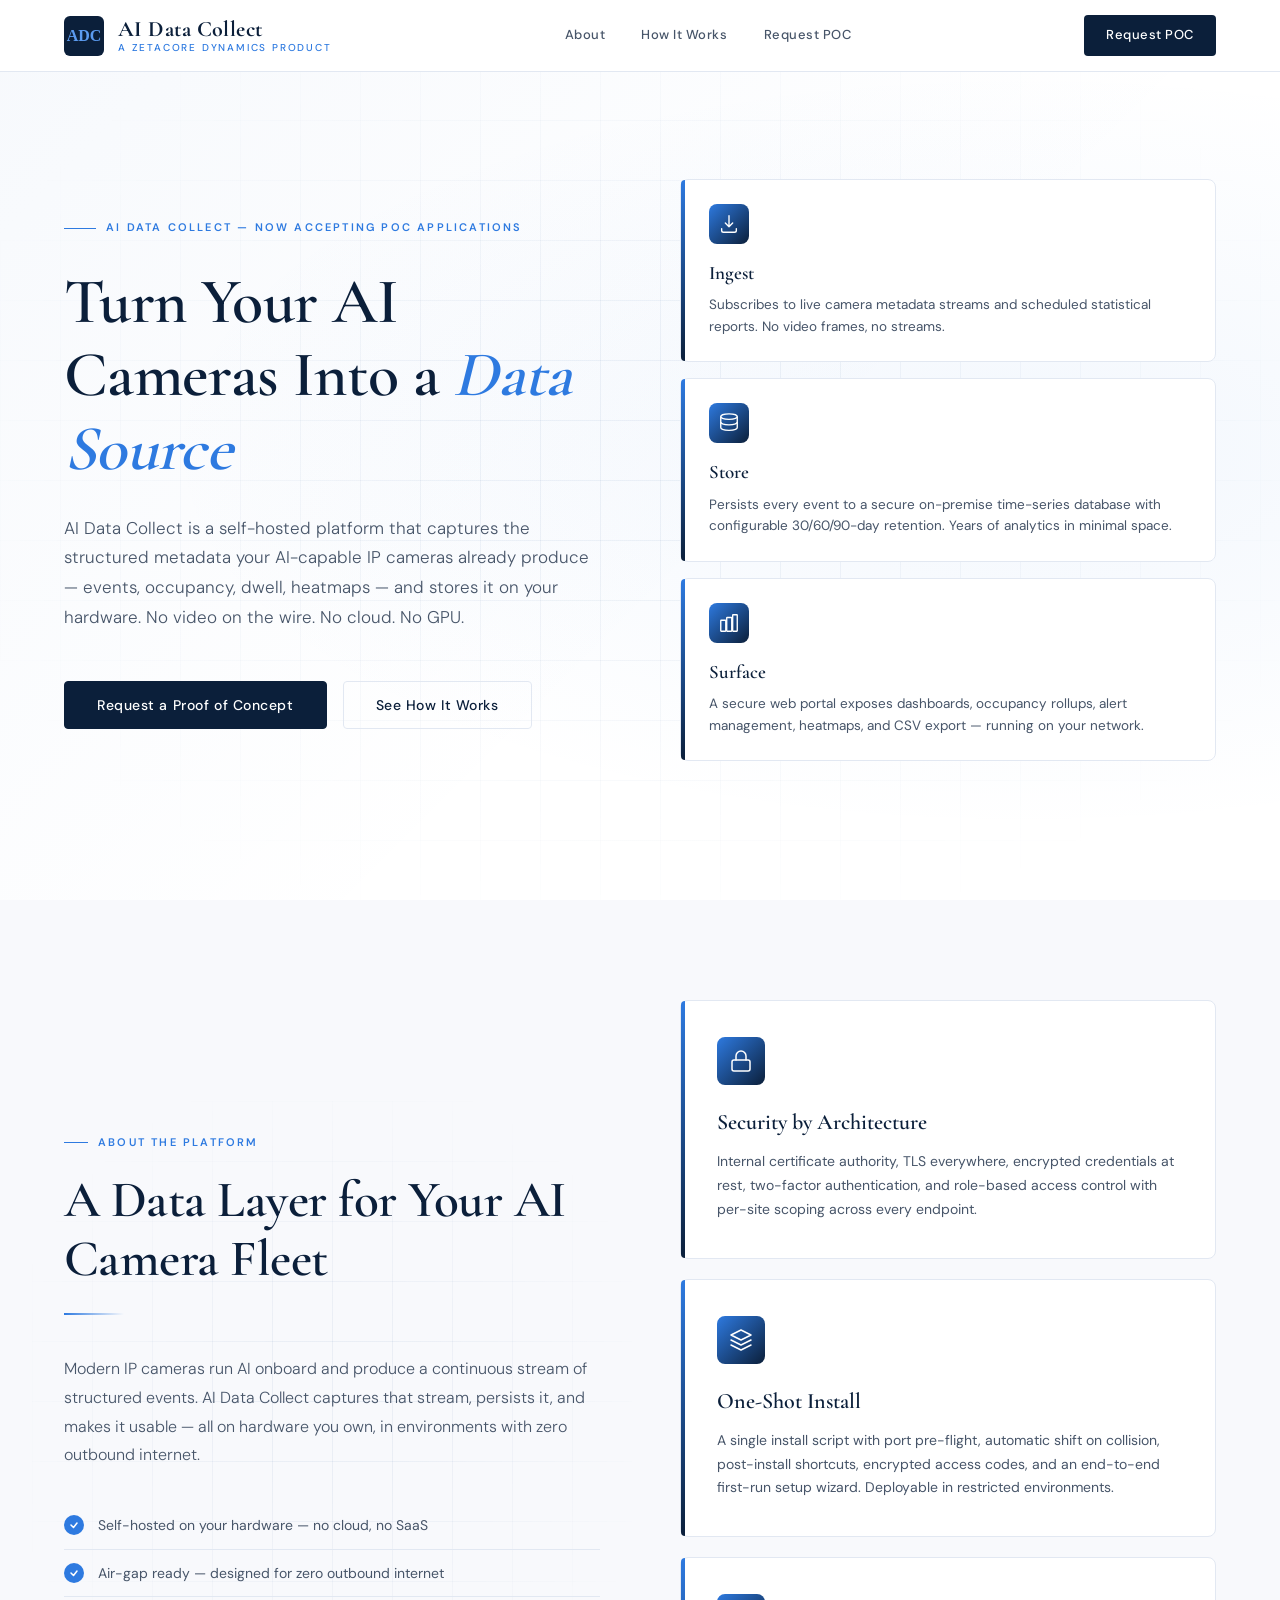
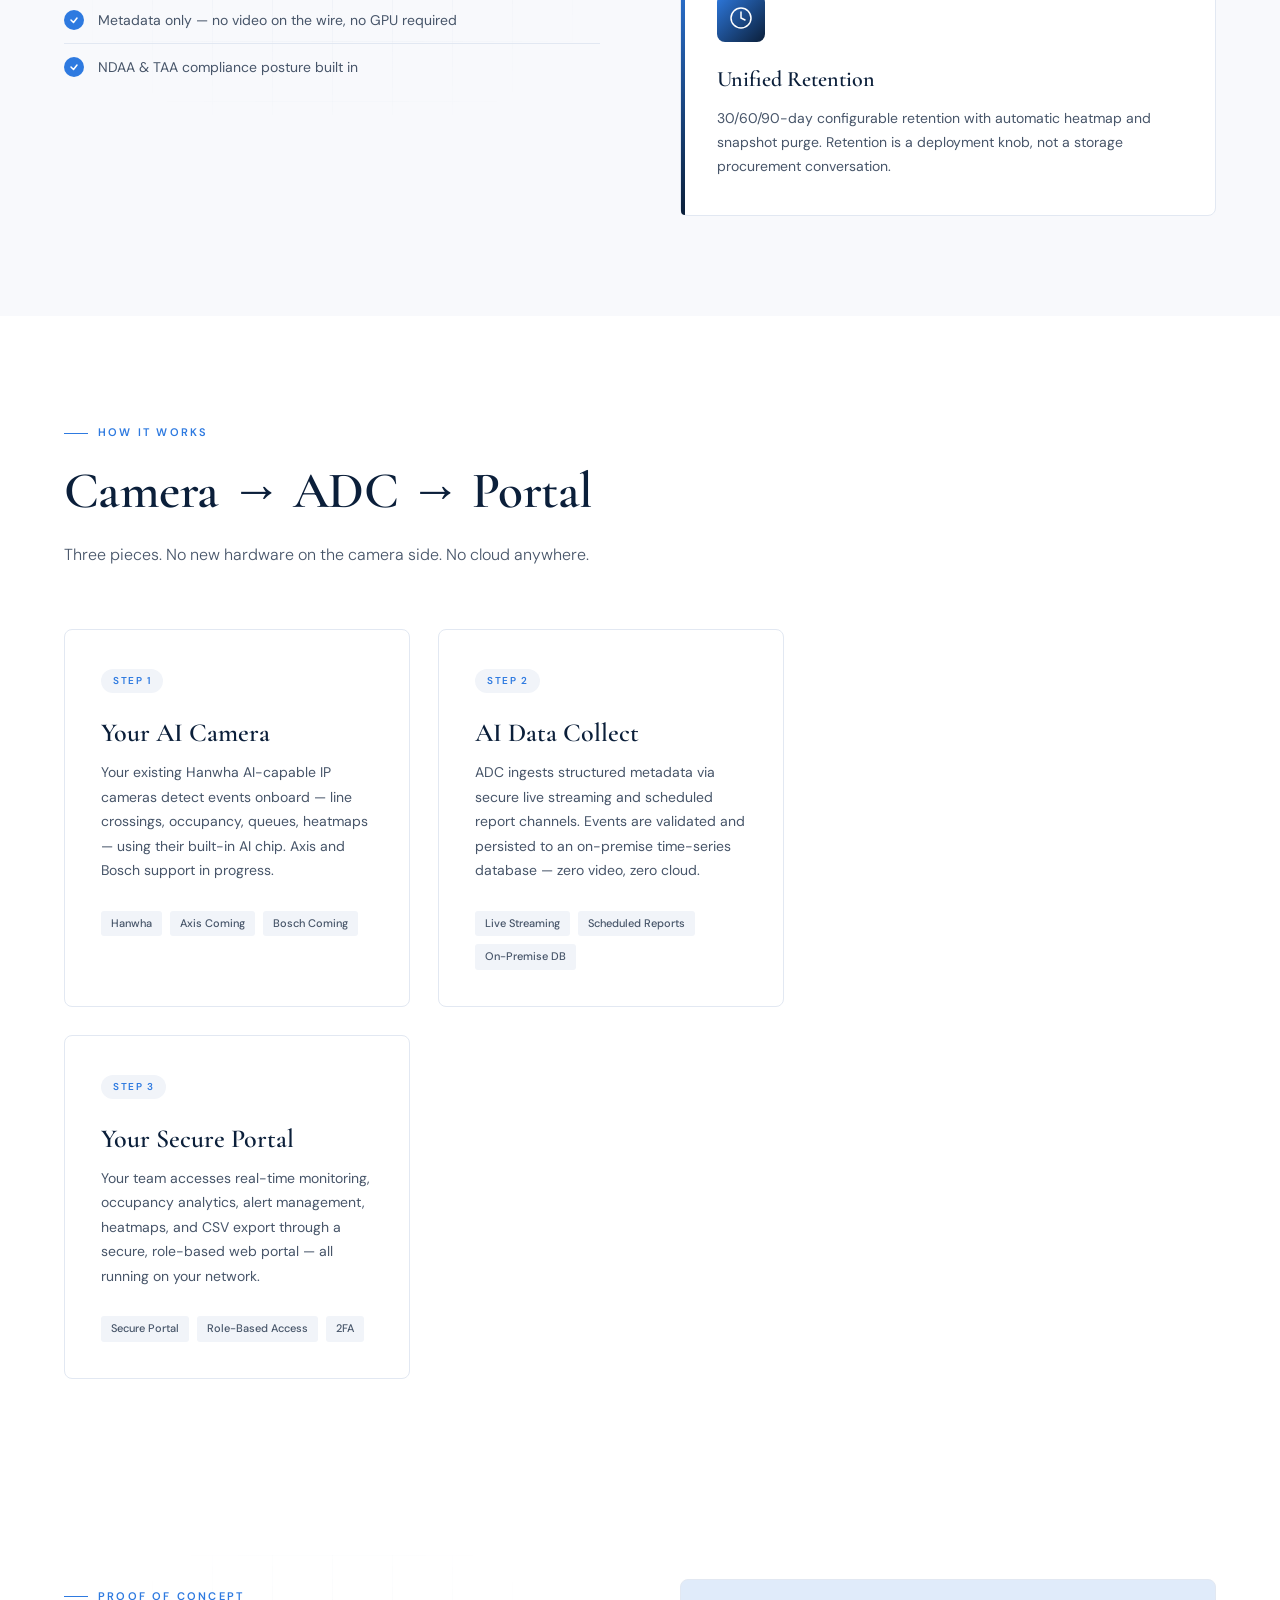
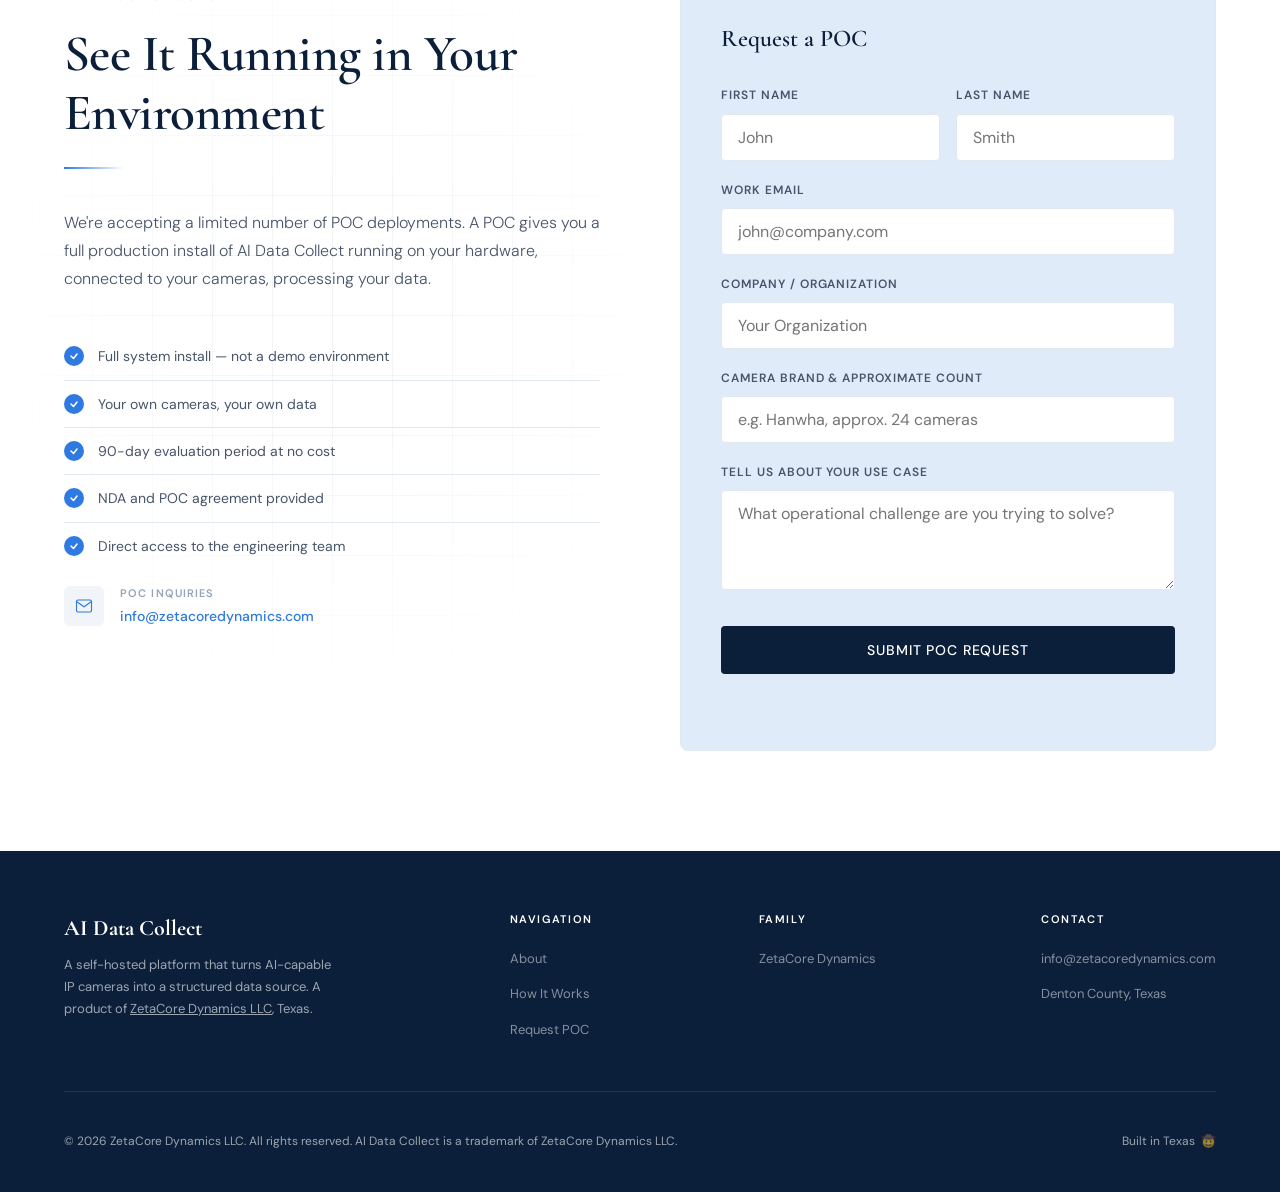
==== index.html @ ecdb6d34 "Add og:image PNG + wire social meta tags Generated a 1200x630 social card PNG from img/og-card.html," ====
<!DOCTYPE html>
<html lang="en">
<head>
  <meta charset="UTF-8" />
  <meta name="viewport" content="width=device-width, initial-scale=1.0, viewport-fit=cover" />
  <meta name="description" content="AI Data Collect — a self-hosted platform that captures structured metadata from AI-capable IP cameras and stores it on your hardware. On-premise, air-gap ready, NDAA compliant." />
  <meta name="theme-color" content="#0B1F3A" />
  <meta name="color-scheme" content="light" />
  <link rel="canonical" href="https://aidatacollect.com/" />

  <!-- Open Graph / social -->
  <meta property="og:title" content="AI Data Collect — Turn Your AI Cameras Into a Data Source" />
  <meta property="og:description" content="Self-hosted ingest platform for the structured metadata your AI-capable IP cameras already produce. On-premise, air-gap ready, NDAA compliant. A ZetaCore Dynamics product." />
  <meta property="og:type" content="website" />
  <meta property="og:url" content="https://aidatacollect.com/" />
  <meta property="og:locale" content="en_US" />
  <meta property="og:image" content="https://aidatacollect.com/img/og-image.png" />
  <meta property="og:image:width" content="1200" />
  <meta property="og:image:height" content="630" />
  <meta property="og:image:alt" content="AI Data Collect — Turn Your AI Cameras Into a Data Source" />
  <meta name="twitter:card" content="summary_large_image" />
  <meta name="twitter:image" content="https://aidatacollect.com/img/og-image.png" />

  <title>AI Data Collect — Turn Your AI Cameras Into a Data Source</title>

  <!-- Inline SVG favicon -->
  <link rel="icon" href="data:image/svg+xml;utf8,<svg xmlns='http://www.w3.org/2000/svg' viewBox='0 0 40 40'><rect width='40' height='40' rx='6' fill='%230B1F3A'/><text x='50%25' y='54%25' dominant-baseline='middle' text-anchor='middle' font-family='Georgia,serif' font-size='16' font-weight='700' fill='%235B9BF0'>ADC</text></svg>" />

  <!-- Stylesheet (self-hosted fonts loaded via @font-face inside) -->
  <link rel="stylesheet" href="css/main.css?v=20260515" />

  <!-- Behavior -->
  <script src="js/main.js?v=20260515" defer></script>
</head>
<body>

<a href="#home" class="visually-hidden-focusable" style="position:absolute;left:-9999px;top:auto;width:1px;height:1px;overflow:hidden;" onfocus="this.style.cssText='position:fixed;left:16px;top:16px;background:#0B1F3A;color:#fff;padding:10px 16px;border-radius:4px;z-index:200;width:auto;height:auto;'" onblur="this.style.cssText='position:absolute;left:-9999px;top:auto;width:1px;height:1px;overflow:hidden;'">Skip to content</a>

<!-- NAV -->
<nav>
  <a href="#home" class="nav-logo" aria-label="AI Data Collect — home">
    <div class="logo-mark">
      <svg viewBox="0 0 40 40" fill="none" xmlns="http://www.w3.org/2000/svg" aria-hidden="true">
        <rect width="40" height="40" rx="6" fill="#0B1F3A"/>
        <text x="50%" y="54%" dominant-baseline="middle" text-anchor="middle" font-family="Georgia,serif" font-size="16" font-weight="700" fill="#5B9BF0">ADC</text>
      </svg>
    </div>
    <div class="logo-text">
      <span class="company">AI Data Collect</span>
      <span class="tagline-small">A ZetaCore Dynamics Product</span>
    </div>
  </a>
  <ul class="nav-links" id="primary-nav">
    <li><a href="#about">About</a></li>
    <li><a href="#how">How It Works</a></li>
    <li><a href="#poc">Request POC</a></li>
  </ul>
  <a href="#poc" class="nav-cta">Request POC</a>
  <button class="nav-toggle" type="button"
          aria-label="Open navigation menu"
          aria-controls="primary-nav"
          aria-expanded="false">
    <span class="nav-toggle-bars" aria-hidden="true"></span>
  </button>
</nav>

<!-- HERO -->
<section class="hero" id="home">
  <div class="hero-bg" aria-hidden="true"></div>
  <div class="hero-grid" aria-hidden="true"></div>
  <div class="hero-inner">
    <div class="hero-content">
      <div class="hero-eyebrow fade-in">AI Data Collect — Now Accepting POC Applications</div>
      <h1 class="fade-in">
        Turn Your AI Cameras Into a <em>Data Source</em>
      </h1>
      <p class="hero-desc fade-in">
        AI Data Collect is a self-hosted platform that captures the structured metadata your AI-capable IP cameras already produce — events, occupancy, dwell, heatmaps — and stores it on your hardware. No video on the wire. No cloud. No GPU.
      </p>
      <div class="hero-actions fade-in">
        <a href="#poc" class="btn-primary">Request a Proof of Concept</a>
        <a href="#how" class="btn-secondary">See How It Works</a>
      </div>
    </div>
    <div class="hero-cards fade-in">
      <div class="about-card">
        <div class="about-card-icon">
          <svg width="22" height="22" viewBox="0 0 24 24" fill="none" aria-hidden="true">
            <path d="M12 3v12m0 0l-4-4m4 4l4-4M4 17v2a2 2 0 002 2h12a2 2 0 002-2v-2" stroke="white" stroke-width="1.5" stroke-linecap="round" stroke-linejoin="round"/>
          </svg>
        </div>
        <h3>Ingest</h3>
        <p>Subscribes to live camera metadata streams and scheduled statistical reports. No video frames, no streams.</p>
      </div>
      <div class="about-card">
        <div class="about-card-icon">
          <svg width="22" height="22" viewBox="0 0 24 24" fill="none" aria-hidden="true">
            <ellipse cx="12" cy="5" rx="9" ry="3" stroke="white" stroke-width="1.5"/>
            <path d="M3 5v6c0 1.66 4.03 3 9 3s9-1.34 9-3V5" stroke="white" stroke-width="1.5"/>
            <path d="M3 11v6c0 1.66 4.03 3 9 3s9-1.34 9-3v-6" stroke="white" stroke-width="1.5"/>
          </svg>
        </div>
        <h3>Store</h3>
        <p>Persists every event to a secure on-premise time-series database with configurable 30/60/90-day retention. Years of analytics in minimal space.</p>
      </div>
      <div class="about-card">
        <div class="about-card-icon">
          <svg width="22" height="22" viewBox="0 0 24 24" fill="none" aria-hidden="true">
            <rect x="3" y="9" width="5.5" height="12" rx="0.5" stroke="white" stroke-width="1.5" stroke-linejoin="round"/>
            <rect x="9.5" y="6" width="5.5" height="15" rx="0.5" stroke="white" stroke-width="1.5" stroke-linejoin="round"/>
            <rect x="16" y="3" width="5" height="18" rx="0.5" stroke="white" stroke-width="1.5" stroke-linejoin="round"/>
          </svg>
        </div>
        <h3>Surface</h3>
        <p>A secure web portal exposes dashboards, occupancy rollups, alert management, heatmaps, and CSV export — running on your network.</p>
      </div>
    </div>
  </div>
</section>

<!-- ABOUT -->
<section class="about" id="about">
  <div class="about-grid">
    <div class="about-text">
      <div class="section-label">About the Platform</div>
      <h2>A Data Layer for Your AI Camera Fleet</h2>
      <div class="divider"></div>
      <p>Modern IP cameras run AI onboard and produce a continuous stream of structured events. AI Data Collect captures that stream, persists it, and makes it usable — all on hardware you own, in environments with zero outbound internet.</p>
      <ul class="values-list">
        <li>
          <div class="check">
            <svg viewBox="0 0 10 10" fill="none" aria-hidden="true"><path d="M2 5l2.5 2.5L8 3" stroke="white" stroke-width="1.5" stroke-linecap="round" stroke-linejoin="round"/></svg>
          </div>
          <span>Self-hosted on your hardware — no cloud, no SaaS</span>
        </li>
        <li>
          <div class="check">
            <svg viewBox="0 0 10 10" fill="none" aria-hidden="true"><path d="M2 5l2.5 2.5L8 3" stroke="white" stroke-width="1.5" stroke-linecap="round" stroke-linejoin="round"/></svg>
          </div>
          <span>Air-gap ready — designed for zero outbound internet</span>
        </li>
        <li>
          <div class="check">
            <svg viewBox="0 0 10 10" fill="none" aria-hidden="true"><path d="M2 5l2.5 2.5L8 3" stroke="white" stroke-width="1.5" stroke-linecap="round" stroke-linejoin="round"/></svg>
          </div>
          <span>Metadata only — no video on the wire, no GPU required</span>
        </li>
        <li>
          <div class="check">
            <svg viewBox="0 0 10 10" fill="none" aria-hidden="true"><path d="M2 5l2.5 2.5L8 3" stroke="white" stroke-width="1.5" stroke-linecap="round" stroke-linejoin="round"/></svg>
          </div>
          <span>NDAA &amp; TAA compliance posture built in</span>
        </li>
      </ul>
    </div>
    <div class="about-cards">
      <div class="about-card">
        <div class="about-card-icon">
          <svg width="24" height="24" viewBox="0 0 24 24" fill="none" aria-hidden="true">
            <rect x="3" y="11" width="18" height="11" rx="2" stroke="white" stroke-width="1.5"/>
            <path d="M7 11V7a5 5 0 0110 0v4" stroke="white" stroke-width="1.5" stroke-linecap="round"/>
          </svg>
        </div>
        <h3>Security by Architecture</h3>
        <p>Internal certificate authority, TLS everywhere, encrypted credentials at rest, two-factor authentication, and role-based access control with per-site scoping across every endpoint.</p>
      </div>
      <div class="about-card">
        <div class="about-card-icon">
          <svg width="24" height="24" viewBox="0 0 24 24" fill="none" aria-hidden="true">
            <path d="M12 2L2 7l10 5 10-5-10-5zM2 17l10 5 10-5M2 12l10 5 10-5" stroke="white" stroke-width="1.5" stroke-linecap="round" stroke-linejoin="round"/>
          </svg>
        </div>
        <h3>One-Shot Install</h3>
        <p>A single install script with port pre-flight, automatic shift on collision, post-install shortcuts, encrypted access codes, and an end-to-end first-run setup wizard. Deployable in restricted environments.</p>
      </div>
      <div class="about-card">
        <div class="about-card-icon">
          <svg width="24" height="24" viewBox="0 0 24 24" fill="none" aria-hidden="true">
            <circle cx="12" cy="12" r="10" stroke="white" stroke-width="1.5"/>
            <path d="M12 6v6l4 2" stroke="white" stroke-width="1.5" stroke-linecap="round"/>
          </svg>
        </div>
        <h3>Unified Retention</h3>
        <p>30/60/90-day configurable retention with automatic heatmap and snapshot purge. Retention is a deployment knob, not a storage procurement conversation.</p>
      </div>
    </div>
  </div>
</section>

<!-- HOW IT WORKS -->
<section class="projects" id="how">
  <div class="section-label">How It Works</div>
  <h2>Camera → ADC → Portal</h2>
  <p class="section-desc">
    Three pieces. No new hardware on the camera side. No cloud anywhere.
  </p>
  <div class="projects-grid">
    <div class="project-card">
      <span class="project-badge">Step 1</span>
      <h3>Your AI Camera</h3>
      <p>Your existing Hanwha AI-capable IP cameras detect events onboard — line crossings, occupancy, queues, heatmaps — using their built-in AI chip. Axis and Bosch support in progress.</p>
      <div class="project-tags">
        <span class="project-tag">Hanwha</span>
        <span class="project-tag">Axis Coming</span>
        <span class="project-tag">Bosch Coming</span>
      </div>
    </div>
    <div class="project-card">
      <span class="project-badge">Step 2</span>
      <h3>AI Data Collect</h3>
      <p>ADC ingests structured metadata via secure live streaming and scheduled report channels. Events are validated and persisted to an on-premise time-series database — zero video, zero cloud.</p>
      <div class="project-tags">
        <span class="project-tag">Live Streaming</span>
        <span class="project-tag">Scheduled Reports</span>
        <span class="project-tag">On-Premise DB</span>
      </div>
    </div>
    <div class="project-card">
      <span class="project-badge">Step 3</span>
      <h3>Your Secure Portal</h3>
      <p>Your team accesses real-time monitoring, occupancy analytics, alert management, heatmaps, and CSV export through a secure, role-based web portal — all running on your network.</p>
      <div class="project-tags">
        <span class="project-tag">Secure Portal</span>
        <span class="project-tag">Role-Based Access</span>
        <span class="project-tag">2FA</span>
      </div>
    </div>
  </div>
</section>

<!-- POC / CONTACT -->
<section class="contact" id="poc">
  <div class="contact-inner">
    <div class="contact-info">
      <div class="section-label">Proof of Concept</div>
      <h2>See It Running in Your Environment</h2>
      <div class="divider"></div>
      <p>We're accepting a limited number of POC deployments. A POC gives you a full production install of AI Data Collect running on your hardware, connected to your cameras, processing your data.</p>
      <ul class="values-list">
        <li>
          <div class="check"><svg viewBox="0 0 10 10" fill="none" aria-hidden="true"><path d="M2 5l2.5 2.5L8 3" stroke="white" stroke-width="1.5" stroke-linecap="round" stroke-linejoin="round"/></svg></div>
          <span>Full system install — not a demo environment</span>
        </li>
        <li>
          <div class="check"><svg viewBox="0 0 10 10" fill="none" aria-hidden="true"><path d="M2 5l2.5 2.5L8 3" stroke="white" stroke-width="1.5" stroke-linecap="round" stroke-linejoin="round"/></svg></div>
          <span>Your own cameras, your own data</span>
        </li>
        <li>
          <div class="check"><svg viewBox="0 0 10 10" fill="none" aria-hidden="true"><path d="M2 5l2.5 2.5L8 3" stroke="white" stroke-width="1.5" stroke-linecap="round" stroke-linejoin="round"/></svg></div>
          <span>90-day evaluation period at no cost</span>
        </li>
        <li>
          <div class="check"><svg viewBox="0 0 10 10" fill="none" aria-hidden="true"><path d="M2 5l2.5 2.5L8 3" stroke="white" stroke-width="1.5" stroke-linecap="round" stroke-linejoin="round"/></svg></div>
          <span>NDA and POC agreement provided</span>
        </li>
        <li>
          <div class="check"><svg viewBox="0 0 10 10" fill="none" aria-hidden="true"><path d="M2 5l2.5 2.5L8 3" stroke="white" stroke-width="1.5" stroke-linecap="round" stroke-linejoin="round"/></svg></div>
          <span>Direct access to the engineering team</span>
        </li>
      </ul>
      <div class="contact-detail">
        <div class="contact-icon" aria-hidden="true">
          <svg width="18" height="18" viewBox="0 0 24 24" fill="none">
            <path d="M4 4h16c1.1 0 2 .9 2 2v12c0 1.1-.9 2-2 2H4c-1.1 0-2-.9-2-2V6c0-1.1.9-2 2-2z" stroke="#2E7AE0" stroke-width="1.5"/>
            <path d="M22 6l-10 7L2 6" stroke="#2E7AE0" stroke-width="1.5"/>
          </svg>
        </div>
        <div class="contact-detail-text">
          <div class="contact-detail-label">POC Inquiries</div>
          <div class="contact-detail-value"><a href="mailto:info@zetacoredynamics.com">info@zetacoredynamics.com</a></div>
        </div>
      </div>
    </div>
    <form class="contact-form" id="poc-form"
          action="https://formspree.io/f/mkoykqww"
          method="POST" novalidate>
      <h3>Request a POC</h3>
      <!-- Honeypot: hidden from humans, bots fill it in and get dropped -->
      <input type="text" name="_gotcha" tabindex="-1" autocomplete="off"
             style="position:absolute;left:-9999px;width:1px;height:1px;opacity:0;" aria-hidden="true" />
      <input type="hidden" name="_subject" value="New POC Request — AI Data Collect" />
      <div class="form-row">
        <div class="form-group">
          <label for="poc-first-name">First Name</label>
          <input id="poc-first-name" name="firstName" type="text" autocomplete="given-name" placeholder="John" required />
        </div>
        <div class="form-group">
          <label for="poc-last-name">Last Name</label>
          <input id="poc-last-name" name="lastName" type="text" autocomplete="family-name" placeholder="Smith" required />
        </div>
      </div>
      <div class="form-group">
        <label for="poc-email">Work Email</label>
        <input id="poc-email" name="email" type="email" autocomplete="email" inputmode="email" placeholder="john@company.com" required />
      </div>
      <div class="form-group">
        <label for="poc-company">Company / Organization</label>
        <input id="poc-company" name="company" type="text" autocomplete="organization" placeholder="Your Organization" />
      </div>
      <div class="form-group">
        <label for="poc-cameras">Camera Brand &amp; Approximate Count</label>
        <input id="poc-cameras" name="cameras" type="text" placeholder="e.g. Hanwha, approx. 24 cameras" />
      </div>
      <div class="form-group">
        <label for="poc-message">Tell Us About Your Use Case</label>
        <textarea id="poc-message" name="message" placeholder="What operational challenge are you trying to solve?"></textarea>
      </div>
      <button class="form-submit" type="submit">Submit POC Request</button>
      <p class="form-status" role="status" aria-live="polite"></p>
    </form>
  </div>
</section>

<!-- FOOTER -->
<footer>
  <div class="footer-top">
    <div class="footer-brand">
      <div class="company">AI Data Collect</div>
      <p>A self-hosted platform that turns AI-capable IP cameras into a structured data source. A product of <a href="https://zetacoredynamics.com">ZetaCore Dynamics LLC</a>, Texas.</p>
    </div>
    <div class="footer-links">
      <h4>Navigation</h4>
      <ul>
        <li><a href="#about">About</a></li>
        <li><a href="#how">How It Works</a></li>
        <li><a href="#poc">Request POC</a></li>
      </ul>
    </div>
    <div class="footer-links">
      <h4>Family</h4>
      <ul>
        <li><a href="https://zetacoredynamics.com">ZetaCore Dynamics</a></li>
      </ul>
    </div>
    <div class="footer-links">
      <h4>Contact</h4>
      <ul>
        <li><a href="mailto:info@zetacoredynamics.com">info@zetacoredynamics.com</a></li>
        <li><a href="#poc">Denton County, Texas</a></li>
      </ul>
    </div>
  </div>
  <div class="footer-bottom">
    <span>&copy; 2026 ZetaCore Dynamics LLC. All rights reserved. AI Data Collect is a trademark of ZetaCore Dynamics LLC.</span>
    <span>Built in Texas &nbsp;🤠</span>
  </div>
</footer>

</body>
</html>
---- css/main.css ----
/* ── FONTS (self-hosted, latin subset only) ── */
@font-face {
  font-family: 'Cormorant Garamond';
  font-style: normal;
  font-weight: 400 700;
  font-display: swap;
  src: url('../fonts/cormorant-garamond-v21-latin.woff2') format('woff2');
  unicode-range: U+0000-00FF, U+0131, U+0152-0153, U+02BB-02BC, U+02C6, U+02DA, U+02DC, U+0304, U+0308, U+0329, U+2000-206F, U+20AC, U+2122, U+2191, U+2193, U+2212, U+2215, U+FEFF, U+FFFD;
}
@font-face {
  font-family: 'DM Sans';
  font-style: normal;
  font-weight: 300 600;
  font-display: swap;
  src: url('../fonts/dm-sans-v17-latin.woff2') format('woff2');
  unicode-range: U+0000-00FF, U+0131, U+0152-0153, U+02BB-02BC, U+02C6, U+02DA, U+02DC, U+0304, U+0308, U+0329, U+2000-206F, U+20AC, U+2122, U+2191, U+2193, U+2212, U+2215, U+FEFF, U+FFFD;
}

/* ── RESET ── */
*, *::before, *::after { box-sizing: border-box; margin: 0; padding: 0; }

:root {
  --navy: #0B1F3A;
  --navy-mid: #162E52;
  --blue: #1A4B8C;
  --blue-light: #2563C0;
  --accent: #2E7AE0;
  --accent-light: #5B9BF0;
  --white: #FFFFFF;
  --off-white: #F8F9FC;
  --gray-100: #F1F4F9;
  --gray-200: #E2E8F2;
  --gray-400: #94A3B8;
  --gray-600: #475569;
  --gray-800: #1E293B;
  --font-display: 'Cormorant Garamond', Georgia, serif;
  --font-body: 'DM Sans', -apple-system, BlinkMacSystemFont, 'Segoe UI', sans-serif;

  --section-pad-y: clamp(60px, 9vw, 100px);
  --section-pad-x: clamp(20px, 5vw, 80px);
}

html {
  scroll-behavior: smooth;
  -webkit-text-size-adjust: 100%;
  text-size-adjust: 100%;
}

@media (prefers-reduced-motion: reduce) {
  html { scroll-behavior: auto; }
}

body {
  font-family: var(--font-body);
  background: var(--white);
  color: var(--gray-800);
  line-height: 1.6;
  overflow-x: hidden;
  -webkit-font-smoothing: antialiased;
  -moz-osx-font-smoothing: grayscale;
  -webkit-tap-highlight-color: transparent;
}

body.nav-open { overflow: hidden; }

img, svg { max-width: 100%; display: block; }

a { color: inherit; }

:focus-visible {
  outline: 2px solid var(--accent);
  outline-offset: 2px;
  border-radius: 2px;
}

/* ── NAV ── */
nav {
  position: fixed; top: 0; left: 0; right: 0; z-index: 100;
  display: flex; align-items: center; justify-content: space-between;
  padding: 0 5%;
  height: 72px;
  background: rgba(255,255,255,0.95);
  -webkit-backdrop-filter: blur(12px);
  backdrop-filter: blur(12px);
  border-bottom: 1px solid var(--gray-200);
  padding-left: max(5%, env(safe-area-inset-left));
  padding-right: max(5%, env(safe-area-inset-right));
}

.nav-logo { display: flex; align-items: center; gap: 14px; text-decoration: none; }

.logo-mark {
  width: 40px; height: 40px;
  position: relative; flex-shrink: 0;
}

.logo-mark svg { width: 100%; height: 100%; }

.logo-text { display: flex; flex-direction: column; line-height: 1; }
.logo-text .company { font-family: var(--font-display); font-size: 22px; font-weight: 700; color: var(--navy); letter-spacing: 0.02em; }
.logo-text .tagline-small { font-size: 10px; font-weight: 500; color: var(--accent); letter-spacing: 0.18em; text-transform: uppercase; margin-top: 3px; }

.nav-links { display: flex; align-items: center; gap: 36px; list-style: none; }
.nav-links a {
  font-size: 13px; font-weight: 500; color: var(--gray-600);
  text-decoration: none; letter-spacing: 0.04em; transition: color 0.2s;
  display: inline-block; padding: 6px 0;
}
.nav-links a:hover { color: var(--accent); }

.nav-cta {
  background: var(--navy); color: var(--white);
  padding: 10px 22px; border-radius: 4px;
  font-size: 13px; font-weight: 500; text-decoration: none;
  letter-spacing: 0.04em; transition: background 0.2s;
  white-space: nowrap;
}
.nav-cta:hover { background: var(--blue-light); }

.nav-toggle {
  display: none;
  width: 44px; height: 44px;
  background: transparent;
  border: 1px solid var(--gray-200);
  border-radius: 6px;
  cursor: pointer;
  align-items: center; justify-content: center;
  padding: 0;
  -webkit-appearance: none;
  appearance: none;
}

.nav-toggle-bars,
.nav-toggle-bars::before,
.nav-toggle-bars::after {
  content: '';
  display: block;
  width: 22px; height: 2px;
  background: var(--navy);
  border-radius: 2px;
  transition: transform 0.25s ease, opacity 0.25s ease, top 0.25s ease;
  position: relative;
}
.nav-toggle-bars::before { position: absolute; top: -7px; left: 0; }
.nav-toggle-bars::after  { position: absolute; top:  7px; left: 0; }

.nav-toggle[aria-expanded="true"] .nav-toggle-bars { background: transparent; }
.nav-toggle[aria-expanded="true"] .nav-toggle-bars::before { top: 0; transform: rotate(45deg); }
.nav-toggle[aria-expanded="true"] .nav-toggle-bars::after  { top: 0; transform: rotate(-45deg); }

/* ── HERO ── */
.hero {
  min-height: 100vh;
  min-height: 100dvh;
  display: flex; align-items: center;
  padding: 120px 5% 80px;
  padding-left: max(5%, env(safe-area-inset-left));
  padding-right: max(5%, env(safe-area-inset-right));
  position: relative;
  overflow: hidden;
  background: var(--white);
}

.hero-bg {
  position: absolute; inset: 0; z-index: 0;
  background:
    linear-gradient(135deg, rgba(37,99,192,0.04) 0%, transparent 60%),
    radial-gradient(ellipse at 80% 50%, rgba(46,122,224,0.06) 0%, transparent 60%);
}

.hero-grid {
  position: absolute; inset: 0; z-index: 0;
  background-image:
    linear-gradient(rgba(26,75,140,0.06) 1px, transparent 1px),
    linear-gradient(90deg, rgba(26,75,140,0.06) 1px, transparent 1px);
  background-size: 60px 60px;
  -webkit-mask-image: radial-gradient(ellipse at center, black 20%, transparent 80%);
  mask-image: radial-gradient(ellipse at center, black 20%, transparent 80%);
}

.hero-inner {
  position: relative; z-index: 1;
  display: grid;
  grid-template-columns: 1fr 1fr;
  gap: 80px;
  align-items: center;
  width: 100%;
}

.hero-content { max-width: none; }

.hero-cards {
  display: flex; flex-direction: column; gap: 16px;
  width: 100%;
}

.hero-cards .about-card { padding: 24px 28px; }
.hero-cards .about-card-icon { width: 40px; height: 40px; margin-bottom: 14px; }
.hero-cards .about-card h3 { font-size: 19px; margin-bottom: 6px; }
.hero-cards .about-card p { font-size: 13.5px; line-height: 1.6; }

.hero-eyebrow {
  display: inline-flex; align-items: center; gap: 10px;
  font-size: 11px; font-weight: 600; letter-spacing: 0.2em;
  text-transform: uppercase; color: var(--accent);
  margin-bottom: 28px;
}

.hero-eyebrow::before {
  content: ''; display: block;
  width: 32px; height: 1px; background: var(--accent);
}

h1 {
  font-family: var(--font-display);
  font-size: clamp(36px, 5vw, 80px);
  font-weight: 600; line-height: 1.15;
  color: var(--navy);
  margin-bottom: 28px;
  letter-spacing: -0.01em;
}

h1 em { font-style: italic; color: var(--accent); }

.hero-desc {
  font-size: clamp(15px, 1.6vw, 17px);
  font-weight: 300;
  color: var(--gray-600); line-height: 1.75;
  max-width: 560px; margin-bottom: 48px;
}

.hero-actions { display: flex; gap: 16px; flex-wrap: wrap; }

.btn-primary,
.btn-secondary {
  padding: 15px 32px; border-radius: 4px;
  font-size: 14px; font-weight: 500; text-decoration: none;
  letter-spacing: 0.04em; transition: all 0.2s;
  display: inline-block;
  min-height: 44px;
  line-height: 1.2;
}

.btn-primary {
  background: var(--navy); color: var(--white);
  border: 1px solid var(--navy);
}
.btn-primary:hover { background: var(--blue-light); border-color: var(--blue-light); }

.btn-secondary {
  background: transparent; color: var(--navy);
  border: 1px solid var(--gray-200);
}
.btn-secondary:hover { border-color: var(--navy); }

.hero-stats {
  display: flex; flex-wrap: wrap; gap: 32px 48px;
  margin-top: 72px;
  padding-top: 48px;
  border-top: 1px solid var(--gray-200);
}

.stat-value { font-family: var(--font-display); font-size: clamp(26px, 3.5vw, 36px); font-weight: 700; color: var(--navy); line-height: 1; }
.stat-label { font-size: 12px; font-weight: 500; color: var(--gray-400); letter-spacing: 0.1em; text-transform: uppercase; margin-top: 6px; }

/* ── SECTION BASE ── */
section { padding: var(--section-pad-y) var(--section-pad-x); }

.section-label {
  display: inline-flex; align-items: center; gap: 10px;
  font-size: 11px; font-weight: 600; letter-spacing: 0.2em;
  text-transform: uppercase; color: var(--accent);
  margin-bottom: 20px;
}
.section-label::before {
  content: ''; display: block;
  width: 24px; height: 1px; background: var(--accent);
}

h2 {
  font-family: var(--font-display);
  font-size: clamp(28px, 4vw, 52px);
  font-weight: 600; line-height: 1.15;
  color: var(--navy); letter-spacing: -0.01em;
  margin-bottom: 20px;
}

.section-desc {
  font-size: clamp(15px, 1.4vw, 16px);
  font-weight: 300;
  color: var(--gray-600); line-height: 1.75;
  max-width: 580px; margin-bottom: 60px;
}

/* ── ABOUT ── */
.about { background: var(--off-white); }

.about-grid {
  display: grid; grid-template-columns: 1fr 1fr;
  gap: 80px; align-items: center;
}

.about-visual { position: relative; }

.about-card {
  background: var(--white);
  border: 1px solid var(--gray-200);
  border-radius: 8px;
  padding: 36px;
  position: relative;
}

.about-card::before {
  content: '';
  position: absolute; top: 0; left: 0;
  width: 4px; height: 100%;
  background: linear-gradient(to bottom, var(--accent), var(--navy));
  border-radius: 8px 0 0 8px;
}

.about-card-icon {
  width: 48px; height: 48px;
  background: linear-gradient(135deg, var(--accent), var(--navy));
  border-radius: 8px;
  display: flex; align-items: center; justify-content: center;
  margin-bottom: 20px;
}

.about-card h3 {
  font-family: var(--font-display);
  font-size: 22px; font-weight: 600;
  color: var(--navy); margin-bottom: 10px;
}

.about-card p {
  font-size: 14px; color: var(--gray-600); line-height: 1.7;
}

.about-cards { display: flex; flex-direction: column; gap: 20px; }

.about-text p {
  font-size: 16px; font-weight: 300;
  color: var(--gray-600); line-height: 1.8;
  margin-bottom: 20px;
}

.values-list { list-style: none; margin-top: 32px; }
.values-list li {
  display: flex; align-items: flex-start; gap: 14px;
  font-size: 14px; color: var(--gray-600);
  padding: 12px 0; border-bottom: 1px solid var(--gray-200);
}
.values-list li:last-child { border-bottom: none; }
.check {
  width: 20px; height: 20px; flex-shrink: 0;
  background: var(--accent); border-radius: 50%;
  display: flex; align-items: center; justify-content: center;
  margin-top: 1px;
}
.check svg { width: 10px; height: 10px; }

/* ── PROJECTS ── */
.projects { background: var(--white); }

.projects-grid {
  display: grid; grid-template-columns: repeat(auto-fit, minmax(280px, 1fr));
  gap: 28px;
  max-width: 720px;
}

.project-card {
  border: 1px solid var(--gray-200); border-radius: 8px;
  padding: 36px; position: relative; overflow: hidden;
  transition: all 0.3s; cursor: default;
  background: var(--white);
}

a.project-card {
  display: block; text-decoration: none; color: inherit; cursor: pointer;
}

.project-card:hover {
  border-color: var(--accent);
  box-shadow: 0 12px 40px rgba(46,122,224,0.08);
  transform: translateY(-2px);
}

.project-card.featured {
  border-color: var(--navy);
  background: linear-gradient(135deg, var(--navy) 0%, var(--blue) 100%);
  color: var(--white);
}

.project-card.featured:hover {
  border-color: var(--accent-light);
  box-shadow: 0 12px 40px rgba(11,31,58,0.2);
}

.project-badge {
  display: inline-block;
  font-size: 10px; font-weight: 600; letter-spacing: 0.15em;
  text-transform: uppercase; padding: 4px 12px; border-radius: 20px;
  margin-bottom: 24px;
}

.project-card.featured .project-badge {
  background: rgba(255,255,255,0.15); color: rgba(255,255,255,0.9);
}

.project-card:not(.featured) .project-badge {
  background: var(--gray-100); color: var(--accent);
}

.project-card h3 {
  font-family: var(--font-display);
  font-size: 26px; font-weight: 600;
  margin-bottom: 12px; line-height: 1.2;
}

.project-card.featured h3 { color: var(--white); }
.project-card:not(.featured) h3 { color: var(--navy); }

.project-card p {
  font-size: 14px; line-height: 1.75; margin-bottom: 28px;
}
.project-card.featured p { color: rgba(255,255,255,0.75); }
.project-card:not(.featured) p { color: var(--gray-600); }

.project-tags { display: flex; flex-wrap: wrap; gap: 8px; }
.project-tag {
  font-size: 11px; font-weight: 500; padding: 4px 10px; border-radius: 3px;
}
.project-card.featured .project-tag {
  background: rgba(255,255,255,0.12); color: rgba(255,255,255,0.8);
}
.project-card:not(.featured) .project-tag {
  background: var(--gray-100); color: var(--gray-600);
}

.project-coming-soon {
  position: absolute; top: 24px; right: 24px;
  font-size: 10px; font-weight: 600; letter-spacing: 0.1em;
  text-transform: uppercase; padding: 4px 10px; border-radius: 3px;
}

.project-card.featured .project-coming-soon {
  background: rgba(255,255,255,0.15); color: rgba(255,255,255,0.7);
}

.project-card:not(.featured) .project-coming-soon {
  background: var(--gray-100); color: var(--gray-400);
}

/* ── INDUSTRIES (subsection within About) ── */
.about-industries {
  margin-top: 80px;
  padding-top: 64px;
  border-top: 1px solid var(--gray-200);
}

.about-industries h3 {
  font-family: var(--font-display);
  font-size: clamp(24px, 3.5vw, 32px);
  font-weight: 400;
  color: var(--navy);
  margin-bottom: 12px;
  letter-spacing: -0.01em;
}

.about-industries > p {
  color: var(--gray-600);
  font-size: 16px;
  line-height: 1.6;
  margin-bottom: 36px;
  max-width: 720px;
}

.industries-grid {
  display: grid;
  grid-template-columns: repeat(4, 1fr);
  gap: 2px;
  border: 1px solid var(--gray-200);
  border-radius: 8px;
  overflow: hidden;
}

.industry-item {
  background: var(--white);
  padding: 28px 24px;
  transition: all 0.2s;
  cursor: default;
}

.industry-item:hover { background: var(--navy); }
.industry-item:hover .industry-name { color: var(--white); }
.industry-item:hover .industry-icon { color: var(--accent-light); }

.industry-icon {
  font-size: 24px; color: var(--accent);
  margin-bottom: 12px; display: block;
  transition: color 0.2s;
}

.industry-name {
  font-size: 13px; font-weight: 500;
  color: var(--navy); letter-spacing: 0.02em;
  transition: color 0.2s;
}

/* ── CONTACT ── */
.contact { background: var(--white); }

.contact-inner {
  display: grid; grid-template-columns: 1fr 1fr;
  gap: 80px; align-items: start;
}

.contact-info h2 { margin-bottom: 16px; }
.contact-info p {
  font-size: 16px; font-weight: 300;
  color: var(--gray-600); line-height: 1.75;
  margin-bottom: 40px;
}

.contact-detail {
  display: flex; align-items: center; gap: 16px;
  padding: 16px 0; border-bottom: 1px solid var(--gray-200);
}

.contact-detail:last-child { border-bottom: none; }

.contact-icon {
  width: 40px; height: 40px; flex-shrink: 0;
  background: var(--gray-100); border-radius: 6px;
  display: flex; align-items: center; justify-content: center;
}

.contact-detail-label { font-size: 11px; font-weight: 600; letter-spacing: 0.1em; text-transform: uppercase; color: var(--gray-400); margin-bottom: 2px; }
.contact-detail-value { font-size: 14px; font-weight: 500; color: var(--navy); word-break: break-word; }
.contact-detail-value a { color: var(--accent); text-decoration: none; }
.contact-detail-value a:hover { text-decoration: underline; }

.contact-form {
  background: #E0EBFA;
  border: 1px solid var(--gray-200);
  border-radius: 8px; padding: clamp(24px, 4vw, 40px);
}

.contact-form h3 {
  font-family: var(--font-display);
  font-size: 24px; font-weight: 600;
  color: var(--navy); margin-bottom: 28px;
}

.form-group { margin-bottom: 20px; }
.form-group label {
  display: block; font-size: 12px; font-weight: 600;
  letter-spacing: 0.08em; text-transform: uppercase;
  color: var(--gray-600); margin-bottom: 8px;
}

.form-group input,
.form-group textarea,
.form-group select {
  width: 100%; padding: 12px 16px;
  background: var(--white);
  border: 1px solid var(--gray-200); border-radius: 4px;
  font-family: var(--font-body);
  /* 16px prevents iOS Safari from zooming on focus */
  font-size: 16px;
  color: var(--gray-800); outline: none;
  transition: border-color 0.2s;
  -webkit-appearance: none;
  -moz-appearance: none;
  appearance: none;
}

.form-group select {
  background-image: url("data:image/svg+xml;utf8,<svg xmlns='http://www.w3.org/2000/svg' width='12' height='8' viewBox='0 0 12 8'><path d='M1 1l5 5 5-5' stroke='%2394A3B8' stroke-width='1.5' fill='none' stroke-linecap='round' stroke-linejoin='round'/></svg>");
  background-repeat: no-repeat;
  background-position: right 16px center;
  padding-right: 40px;
}

.form-group input:focus,
.form-group textarea:focus,
.form-group select:focus {
  border-color: var(--accent);
}

.form-group textarea { height: 100px; resize: vertical; min-height: 80px; }

.form-row { display: grid; grid-template-columns: 1fr 1fr; gap: 16px; }

.form-submit {
  width: 100%;
  background: var(--navy); color: var(--white);
  padding: 14px; border: none; border-radius: 4px;
  font-family: var(--font-body); font-size: 14px; font-weight: 500;
  letter-spacing: 0.06em; text-transform: uppercase;
  cursor: pointer; transition: background 0.2s; margin-top: 8px;
  -webkit-appearance: none;
  appearance: none;
  min-height: 48px;
}
.form-submit:hover { background: var(--blue-light); }
.form-submit:disabled { background: var(--gray-400); cursor: not-allowed; }

.form-status {
  margin-top: 16px;
  font-size: 13px;
  color: var(--accent);
  min-height: 20px;
}

.form-status.success,
.form-status.error {
  display: flex;
  align-items: flex-start;
  gap: 12px;
  margin-top: 20px;
  padding: 16px 18px;
  border-radius: 8px;
  font-family: 'DM Sans', sans-serif;
  font-size: 15px;
  font-weight: 500;
  line-height: 1.45;
  min-height: auto;
}

.form-status.success {
  background: rgba(46, 122, 224, 0.08);
  border-left: 4px solid #2E7AE0;
  color: #0B1F3A;
}

.form-status.error {
  background: rgba(179, 38, 30, 0.06);
  border-left: 4px solid #b3261e;
  color: #6b1f19;
}

.form-status.success::before,
.form-status.error::before {
  content: "";
  flex: 0 0 22px;
  width: 22px;
  height: 22px;
  margin-top: 1px;
  background-repeat: no-repeat;
  background-position: center;
  background-size: 22px 22px;
}

.form-status.success::before {
  background-image: url("data:image/svg+xml;utf8,<svg xmlns='http://www.w3.org/2000/svg' viewBox='0 0 24 24' fill='none'><circle cx='12' cy='12' r='10' fill='%232E7AE0'/><path d='M7.5 12.5l3 3 6-6' stroke='white' stroke-width='2' stroke-linecap='round' stroke-linejoin='round'/></svg>");
}

.form-status.error::before {
  background-image: url("data:image/svg+xml;utf8,<svg xmlns='http://www.w3.org/2000/svg' viewBox='0 0 24 24' fill='none'><circle cx='12' cy='12' r='10' fill='%23b3261e'/><path d='M12 7v6M12 16.5v.5' stroke='white' stroke-width='2' stroke-linecap='round'/></svg>");
}

/* ── FOOTER ── */
footer {
  background: var(--navy);
  color: rgba(255,255,255,0.6);
  padding: 60px 5% 40px;
  padding-left: max(5%, env(safe-area-inset-left));
  padding-right: max(5%, env(safe-area-inset-right));
  padding-bottom: max(40px, env(safe-area-inset-bottom));
}

.footer-top {
  display: flex; flex-wrap: wrap; justify-content: space-between; align-items: flex-start;
  gap: 40px;
  padding-bottom: 40px;
  border-bottom: 1px solid rgba(255,255,255,0.1);
  margin-bottom: 40px;
}

.footer-brand .company {
  font-family: var(--font-display);
  font-size: 22px; font-weight: 700;
  color: var(--white); margin-bottom: 8px;
}

.footer-brand p {
  font-size: 13px; max-width: 280px; line-height: 1.7;
}

.footer-links h4 {
  font-size: 11px; font-weight: 600;
  letter-spacing: 0.15em; text-transform: uppercase;
  color: var(--white); margin-bottom: 16px;
}

.footer-links ul { list-style: none; }
.footer-links li { margin-bottom: 10px; }
.footer-links a {
  font-size: 13px; color: rgba(255,255,255,0.5);
  text-decoration: none; transition: color 0.2s;
}
.footer-links a:hover { color: var(--white); }

.footer-bottom {
  display: flex; flex-wrap: wrap; gap: 16px;
  justify-content: space-between; align-items: center;
  font-size: 12px;
}

.footer-bottom a { color: rgba(255,255,255,0.4); text-decoration: none; }

/* ── ADC DEEP DIVE ── */
.adc-section { background: var(--navy); padding: var(--section-pad-y) var(--section-pad-x); color: white; }
.adc-section .section-label { color: var(--accent-light); }
.adc-section .section-label::before { background: var(--accent-light); }
.adc-section h2 { color: white; }
.adc-section .section-desc { color: rgba(255,255,255,0.65); }

.adc-hero-block {
  display: grid; grid-template-columns: 1fr 1fr;
  gap: 48px; align-items: start;
  margin-bottom: 60px;
}

.adc-hero-text h3 {
  font-family: var(--font-display); font-size: clamp(22px, 2.5vw, 28px);
  font-weight: 600; color: white; margin-bottom: 16px;
}

.adc-hero-text p {
  font-size: 15px; color: rgba(255,255,255,0.7);
  line-height: 1.8; margin-bottom: 16px;
}

.adc-pitch-box {
  background: rgba(255,255,255,0.05);
  border: 1px solid rgba(255,255,255,0.12);
  border-left: 4px solid var(--accent);
  border-radius: 8px; padding: clamp(20px, 3vw, 32px);
}

.adc-pitch-label {
  font-size: 10px; font-weight: 600; letter-spacing: 0.2em;
  text-transform: uppercase; color: var(--accent-light);
  margin-bottom: 16px;
}

.adc-quote {
  font-family: var(--font-display); font-size: clamp(17px, 2vw, 20px);
  font-style: italic; color: white; line-height: 1.6;
  font-weight: 500;
}

.adc-wins-grid {
  display: grid; grid-template-columns: repeat(4, 1fr);
  gap: 20px; margin-bottom: 72px;
}

.adc-win-card {
  background: rgba(255,255,255,0.05);
  border: 1px solid rgba(255,255,255,0.1);
  border-radius: 8px; padding: 28px 24px;
  transition: all 0.2s;
}

.adc-win-card:hover {
  background: rgba(46,122,224,0.15);
  border-color: var(--accent);
}

.adc-win-icon { font-size: 28px; margin-bottom: 14px; }

.adc-win-card h4 { font-size: 15px; font-weight: 600; color: white; margin-bottom: 10px; }
.adc-win-card p  { font-size: 13px; color: rgba(255,255,255,0.6); line-height: 1.7; }

.adc-built-section { margin-bottom: 72px; }

.adc-built-section h3 {
  font-family: var(--font-display); font-size: clamp(24px, 3vw, 32px);
  font-weight: 600; color: white; margin-bottom: 32px;
}

.adc-not-vapor {
  font-size: 18px; font-style: italic;
  color: var(--accent-light); font-family: var(--font-display);
}

.adc-built-grid {
  display: grid; grid-template-columns: 1fr 1fr;
  gap: 2px; border: 1px solid rgba(255,255,255,0.1);
  border-radius: 8px; overflow: hidden;
}

.adc-built-item {
  display: flex; gap: 20px; align-items: flex-start;
  padding: 28px; background: rgba(255,255,255,0.03);
  transition: background 0.2s;
}

.adc-built-item:hover { background: rgba(46,122,224,0.1); }

.adc-built-icon { font-size: 24px; flex-shrink: 0; margin-top: 2px; }

.adc-built-item h4 { font-size: 14px; font-weight: 600; color: white; margin-bottom: 6px; }
.adc-built-item p  { font-size: 13px; color: rgba(255,255,255,0.6); line-height: 1.7; }

.adc-roadmap h3 {
  font-family: var(--font-display); font-size: clamp(24px, 3vw, 32px);
  font-weight: 600; color: white; margin-bottom: 32px;
}

.adc-roadmap-grid {
  display: grid; grid-template-columns: repeat(3, 1fr);
  gap: 24px;
}

.adc-roadmap-item { display: flex; gap: 16px; align-items: flex-start; }

.adc-roadmap-dot {
  width: 10px; height: 10px; border-radius: 50%;
  background: var(--accent); flex-shrink: 0; margin-top: 6px;
}

.adc-roadmap-item h4 { font-size: 14px; font-weight: 600; color: white; margin-bottom: 6px; }
.adc-roadmap-item p  { font-size: 13px; color: rgba(255,255,255,0.6); line-height: 1.6; }

/* ── DIVIDER ── */
.divider {
  width: 60px; height: 2px;
  background: linear-gradient(to right, var(--accent), transparent);
  margin: 24px 0 40px;
}

/* ── ANIMATIONS ── */
.fade-in {
  opacity: 0; transform: translateY(24px);
  animation: fadeIn 0.7s ease forwards;
}

@keyframes fadeIn {
  to { opacity: 1; transform: translateY(0); }
}

.fade-in:nth-child(1) { animation-delay: 0.1s; }
.fade-in:nth-child(2) { animation-delay: 0.25s; }
.fade-in:nth-child(3) { animation-delay: 0.4s; }
.fade-in:nth-child(4) { animation-delay: 0.55s; }
.fade-in:nth-child(5) { animation-delay: 0.7s; }

@media (prefers-reduced-motion: reduce) {
  .fade-in { opacity: 1; transform: none; animation: none; }
  *, *::before, *::after {
    animation-duration: 0.001ms !important;
    animation-iteration-count: 1 !important;
    transition-duration: 0.001ms !important;
  }
}

/* ── RESPONSIVE: TABLET (≤1024px) ── */
@media (max-width: 1024px) {
  .about-grid { gap: 56px; }
  .contact-inner { gap: 56px; }
  .industries-grid { grid-template-columns: repeat(3, 1fr); }
  .hero-inner { gap: 56px; }
  .adc-wins-grid { grid-template-columns: repeat(2, 1fr); }
  .adc-roadmap-grid { grid-template-columns: repeat(2, 1fr); }
  .nav-links { gap: 24px; }
}

/* ── RESPONSIVE: MOBILE (≤768px) ── */
@media (max-width: 768px) {
  nav { height: 64px; padding: 0 5%; }
  .logo-text .company { font-size: 19px; }
  .logo-text .tagline-small { font-size: 9px; }

  .nav-links {
    position: fixed;
    top: 64px; left: 0; right: 0;
    background: rgba(255,255,255,0.98);
    -webkit-backdrop-filter: blur(12px);
    backdrop-filter: blur(12px);
    flex-direction: column;
    align-items: stretch;
    gap: 0;
    padding: 16px 5% calc(24px + env(safe-area-inset-bottom));
    border-bottom: 1px solid var(--gray-200);
    transform: translateY(-12px);
    opacity: 0;
    pointer-events: none;
    transition: transform 0.25s ease, opacity 0.25s ease;
    max-height: calc(100dvh - 64px);
    overflow-y: auto;
  }
  .nav-links.is-open {
    transform: translateY(0);
    opacity: 1;
    pointer-events: auto;
  }
  .nav-links li { border-bottom: 1px solid var(--gray-200); }
  .nav-links li:last-child { border-bottom: none; }
  .nav-links a {
    display: block;
    padding: 16px 4px;
    font-size: 15px;
    color: var(--navy);
  }

  .nav-toggle { display: inline-flex; }
  .nav-cta { display: none; }

  .hero { padding: 100px 5% 64px; min-height: auto; }
  .hero-inner { grid-template-columns: 1fr; gap: 40px; }
  .hero-actions .btn-primary,
  .hero-actions .btn-secondary { flex: 1 1 auto; text-align: center; }
  .hero-stats { gap: 24px 32px; margin-top: 48px; padding-top: 32px; }
  .stat-item { flex: 1 1 calc(50% - 16px); min-width: 120px; }

  section { padding: 60px 5%; }

  .about-grid { grid-template-columns: 1fr; gap: 40px; }
  .about-card { padding: 28px; }
  .about-industries { margin-top: 56px; padding-top: 48px; }
  .about-industries > p { margin-bottom: 28px; }

  .projects-grid { grid-template-columns: 1fr; gap: 20px; }
  .project-card { padding: 28px; }

  .industries-grid { grid-template-columns: repeat(2, 1fr); }

  .contact-inner { grid-template-columns: 1fr; gap: 40px; }
  .form-row { grid-template-columns: 1fr; }

  .footer-top { flex-direction: column; gap: 32px; }
  .footer-bottom { flex-direction: column; align-items: flex-start; }

  .adc-hero-block { grid-template-columns: 1fr; gap: 32px; }
  .adc-built-grid { grid-template-columns: 1fr; }
  .adc-roadmap-grid { grid-template-columns: 1fr; }
}

/* ── RESPONSIVE: SMALL PHONE (≤480px) ── */
@media (max-width: 480px) {
  .adc-wins-grid { grid-template-columns: 1fr; }
  .industries-grid { grid-template-columns: 1fr; }
  .hero-actions { flex-direction: column; align-items: stretch; }
  .hero-actions .btn-primary,
  .hero-actions .btn-secondary { width: 100%; text-align: center; }
  .project-coming-soon { position: static; display: inline-block; margin-bottom: 12px; }
}

/* ── SUBTLE GRID OVERLAY (left-side text panels) ── */
.about-text,
.contact-info {
  position: relative;
  isolation: isolate;
}

.about-text::before,
.contact-info::before {
  content: "";
  position: absolute;
  inset: -24px -32px;
  z-index: -1;
  background-image:
    linear-gradient(rgba(26,75,140,0.06) 1px, transparent 1px),
    linear-gradient(90deg, rgba(26,75,140,0.06) 1px, transparent 1px);
  background-size: 60px 60px;
  -webkit-mask-image: radial-gradient(ellipse at center, black 20%, transparent 80%);
  mask-image: radial-gradient(ellipse at center, black 20%, transparent 80%);
  pointer-events: none;
}

/* ── PRINT ── */
@media print {
  nav, .nav-toggle, .hero-bg, .hero-grid, .form-submit { display: none !important; }
  .about-text::before, .contact-info::before { display: none !important; }
  body { color: black; }
  section { padding: 24px 0; }
}
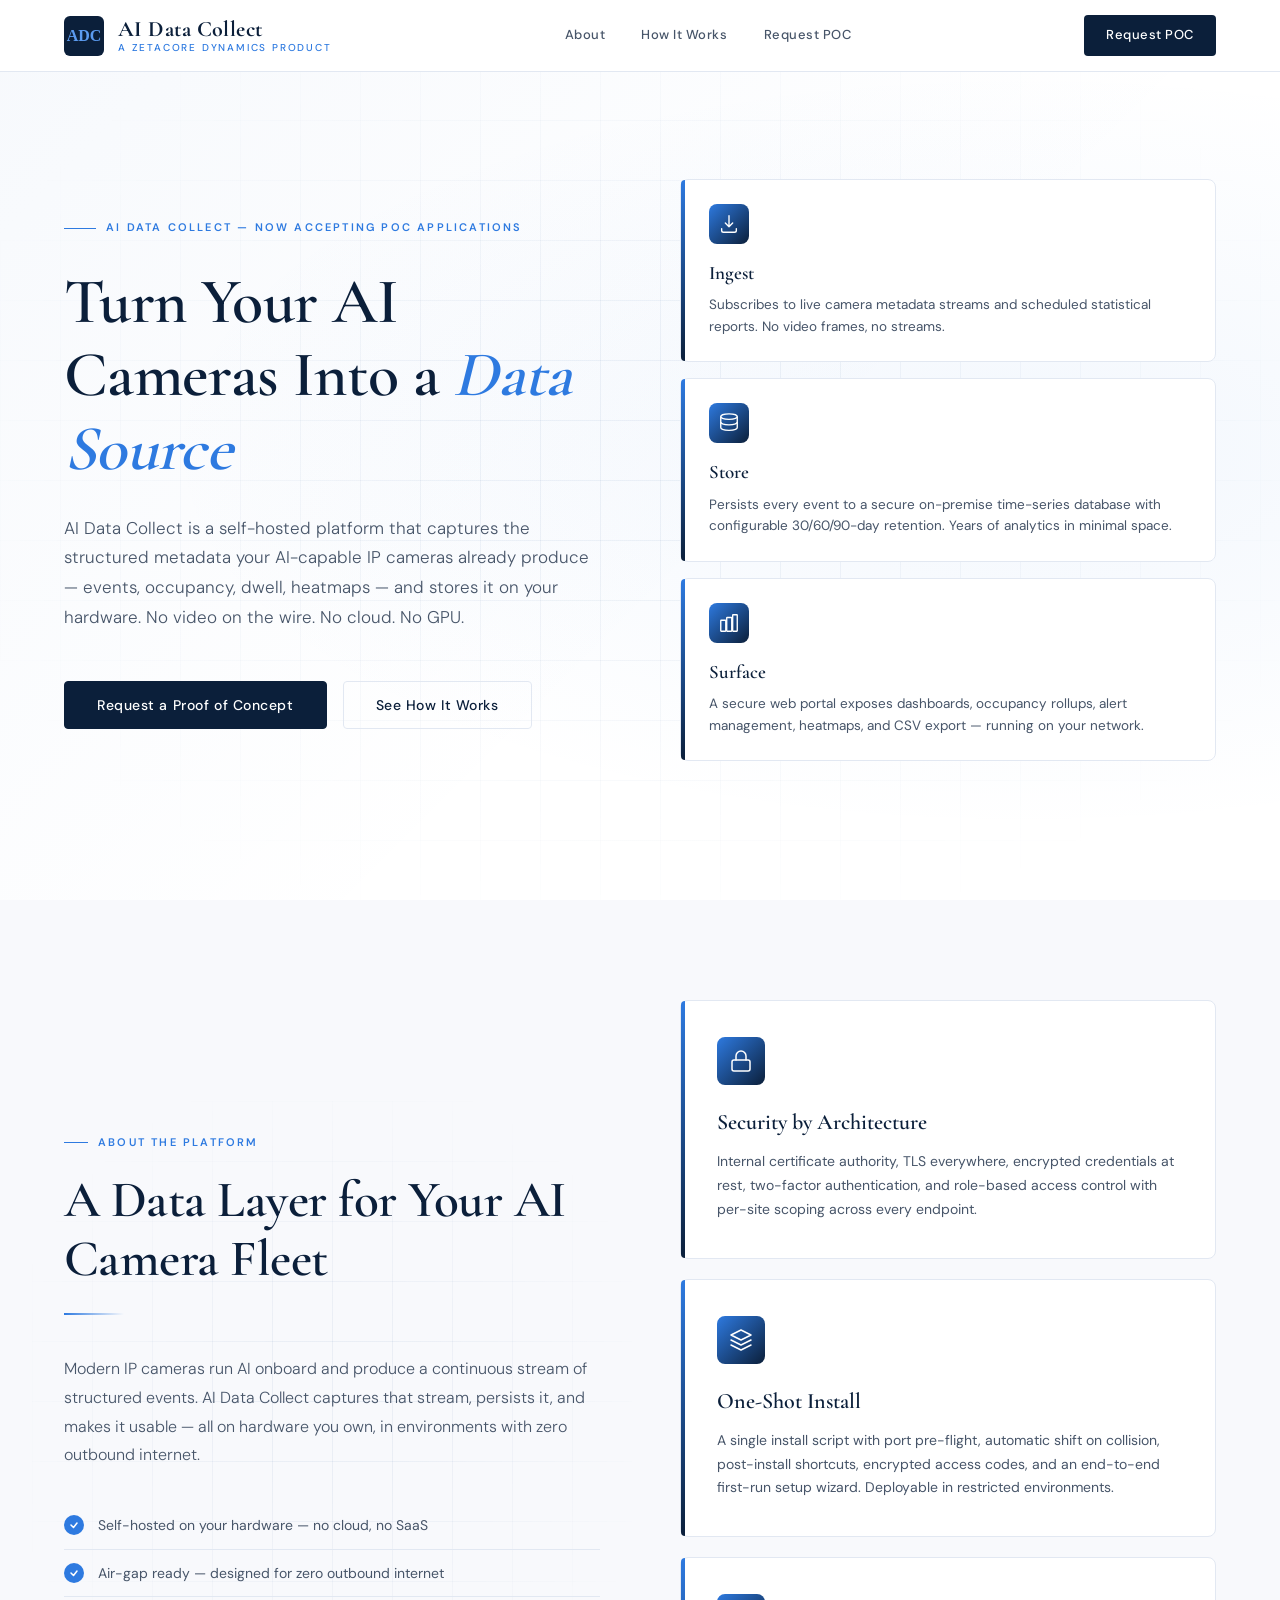
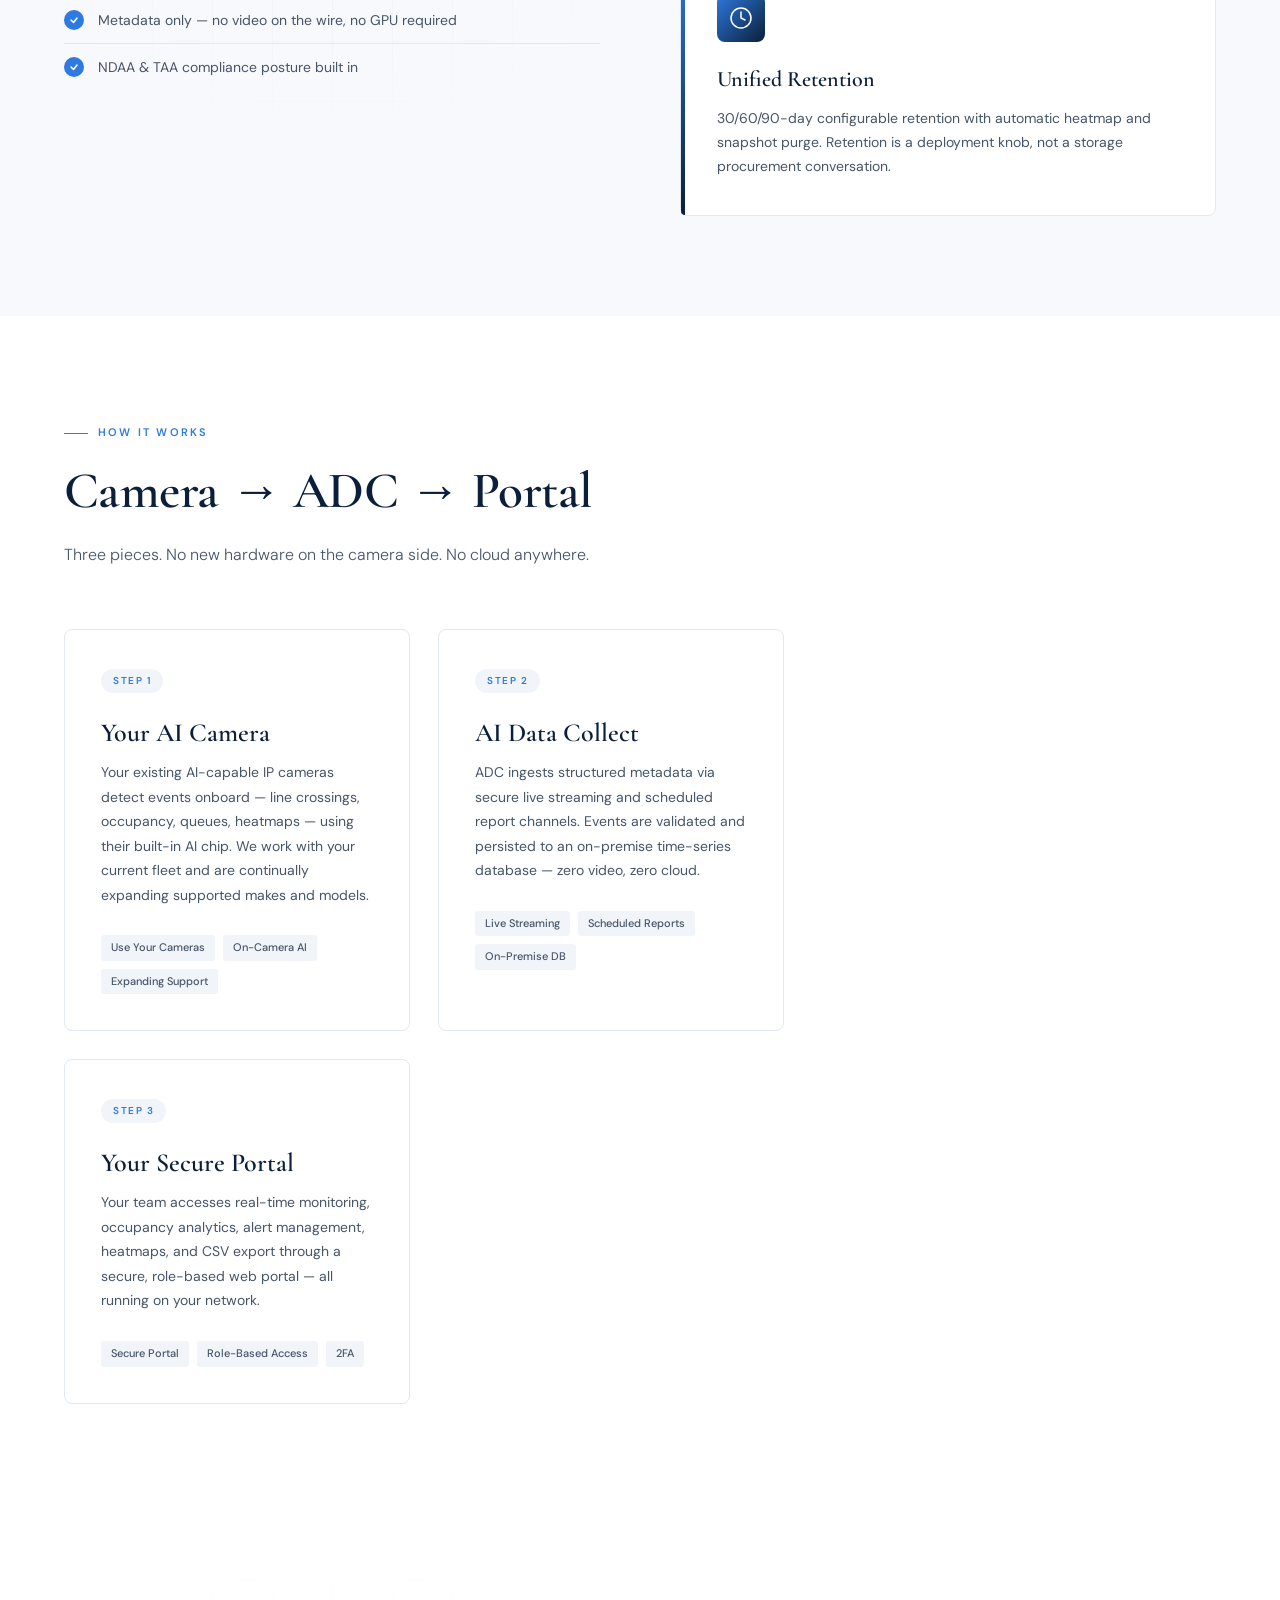
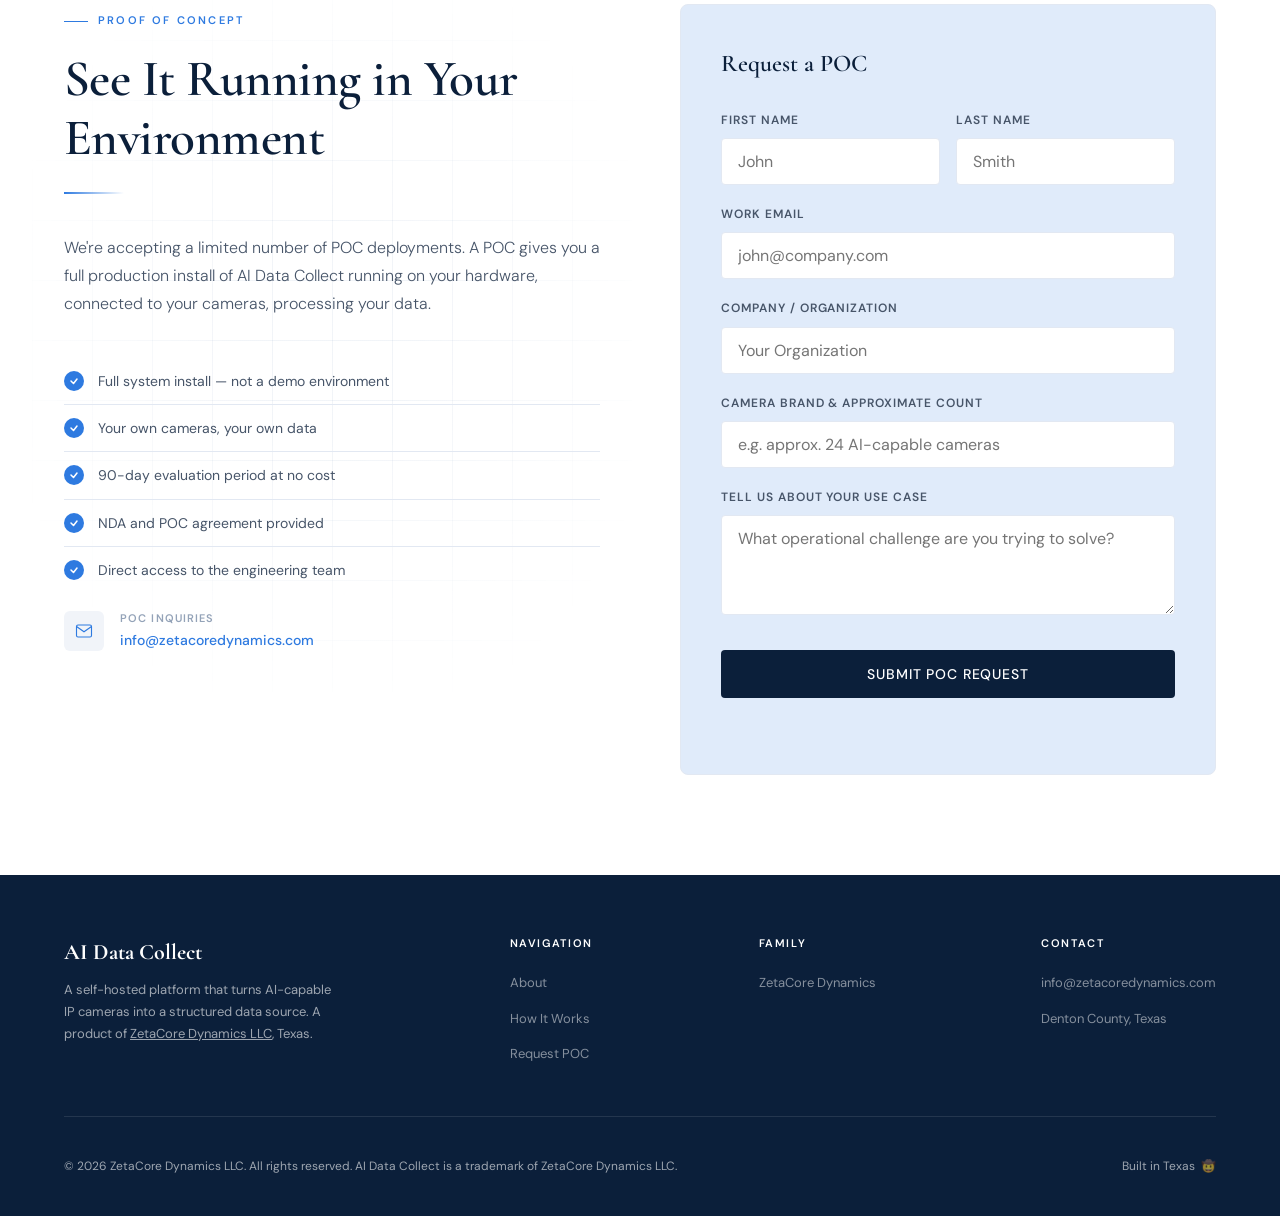
==== commit 0ecd6c9f: "Remove Hanwha brand mentions — use generic AI-capable camera copy Aligns landing copy with the no-st" ====
--- a/index.html
+++ b/index.html
@@ -198,11 +198,11 @@
     <div class="project-card">
       <span class="project-badge">Step 1</span>
       <h3>Your AI Camera</h3>
-      <p>Your existing Hanwha AI-capable IP cameras detect events onboard — line crossings, occupancy, queues, heatmaps — using their built-in AI chip. Axis and Bosch support in progress.</p>
+      <p>Your existing AI-capable IP cameras detect events onboard — line crossings, occupancy, queues, heatmaps — using their built-in AI chip. We work with your current fleet and are continually expanding supported makes and models.</p>
       <div class="project-tags">
-        <span class="project-tag">Hanwha</span>
-        <span class="project-tag">Axis Coming</span>
-        <span class="project-tag">Bosch Coming</span>
+        <span class="project-tag">Use Your Cameras</span>
+        <span class="project-tag">On-Camera AI</span>
+        <span class="project-tag">Expanding Support</span>
       </div>
     </div>
     <div class="project-card">
@@ -299,7 +299,7 @@
       </div>
       <div class="form-group">
         <label for="poc-cameras">Camera Brand &amp; Approximate Count</label>
-        <input id="poc-cameras" name="cameras" type="text" placeholder="e.g. Hanwha, approx. 24 cameras" />
+        <input id="poc-cameras" name="cameras" type="text" placeholder="e.g. approx. 24 AI-capable cameras" />
       </div>
       <div class="form-group">
         <label for="poc-message">Tell Us About Your Use Case</label>
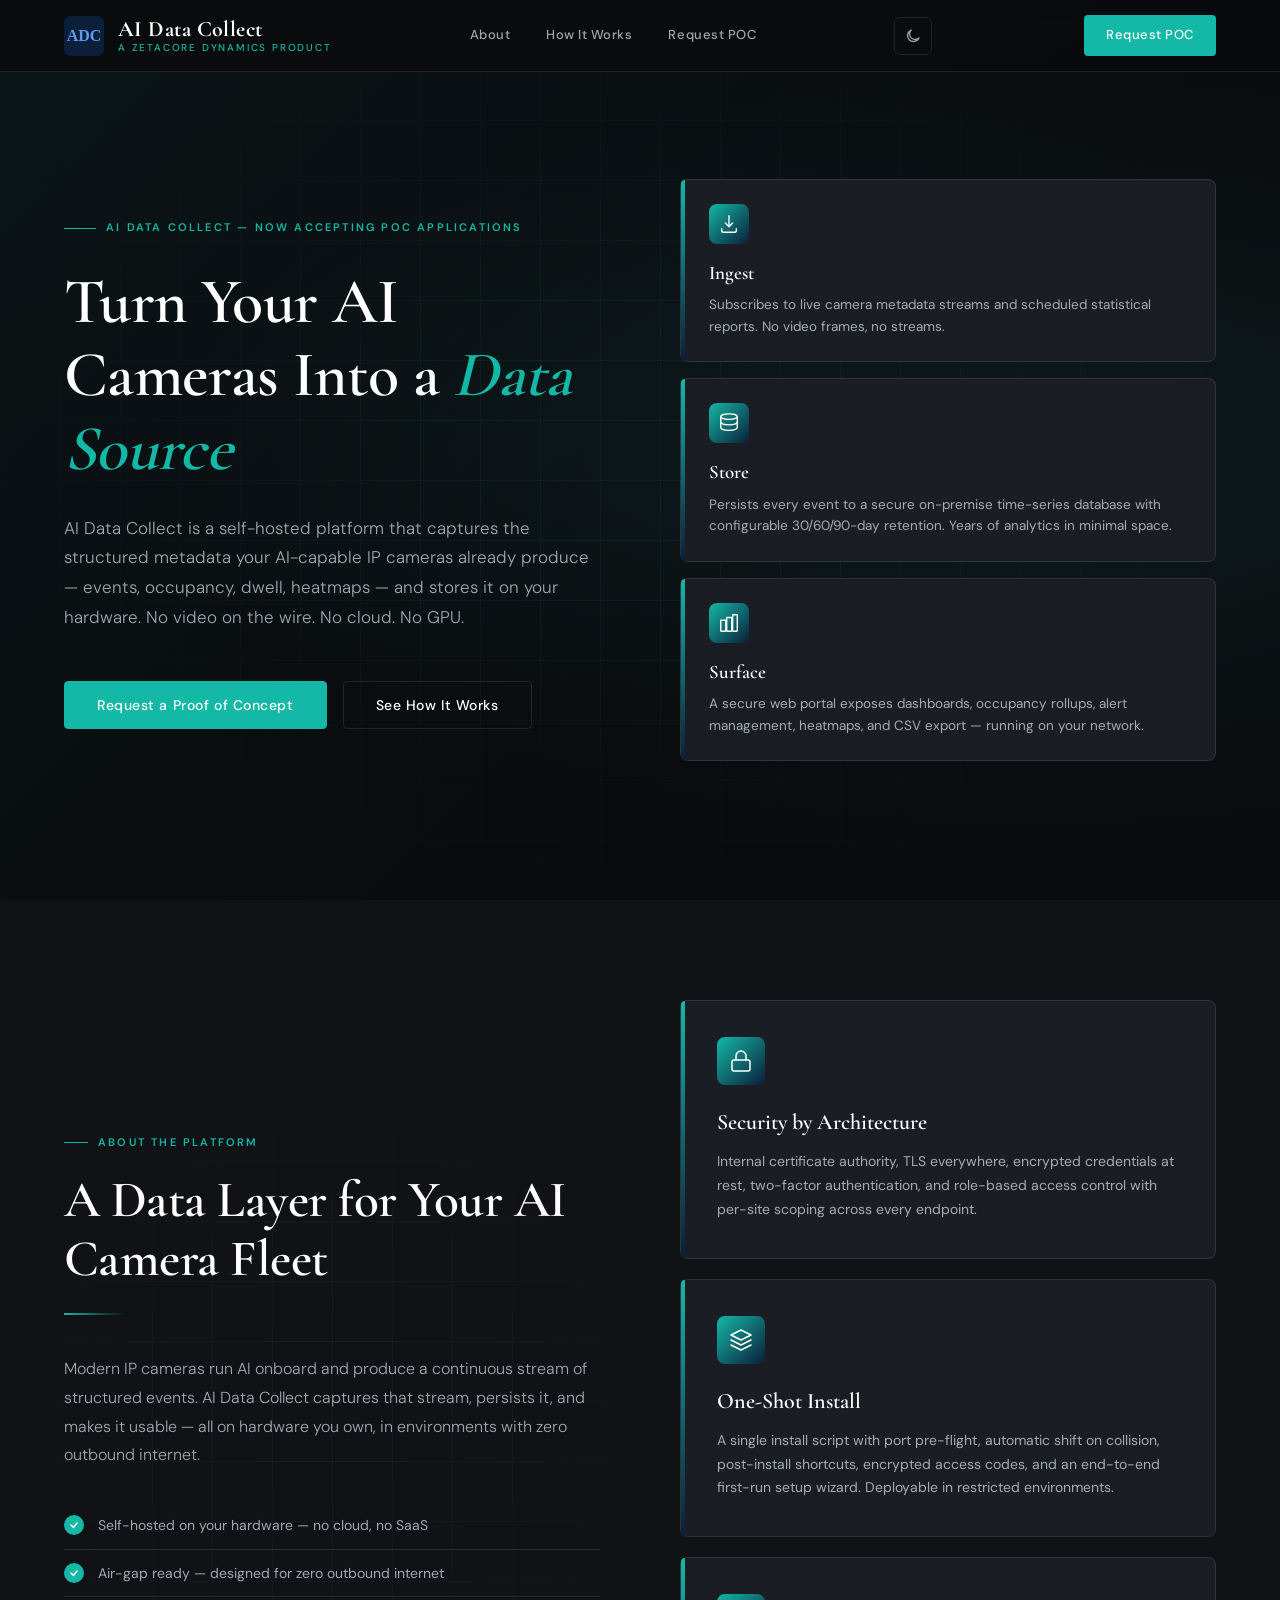
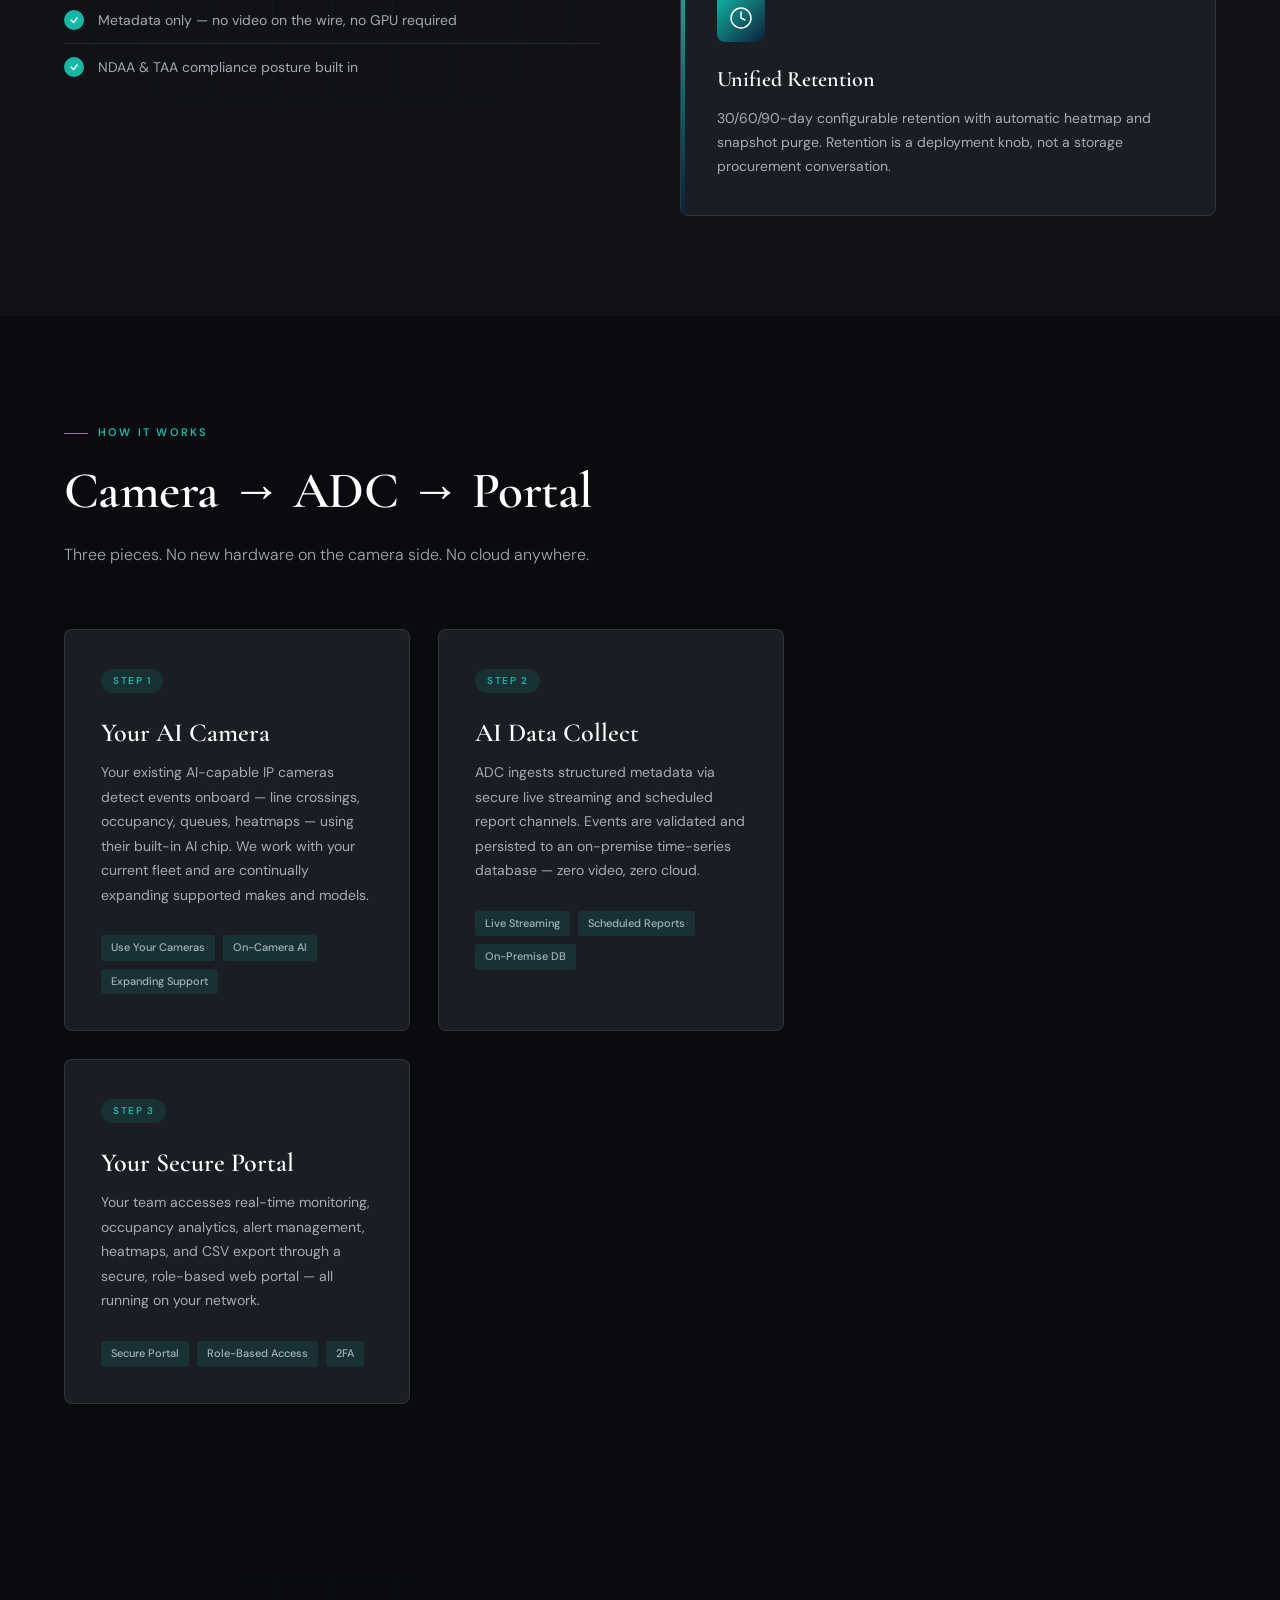
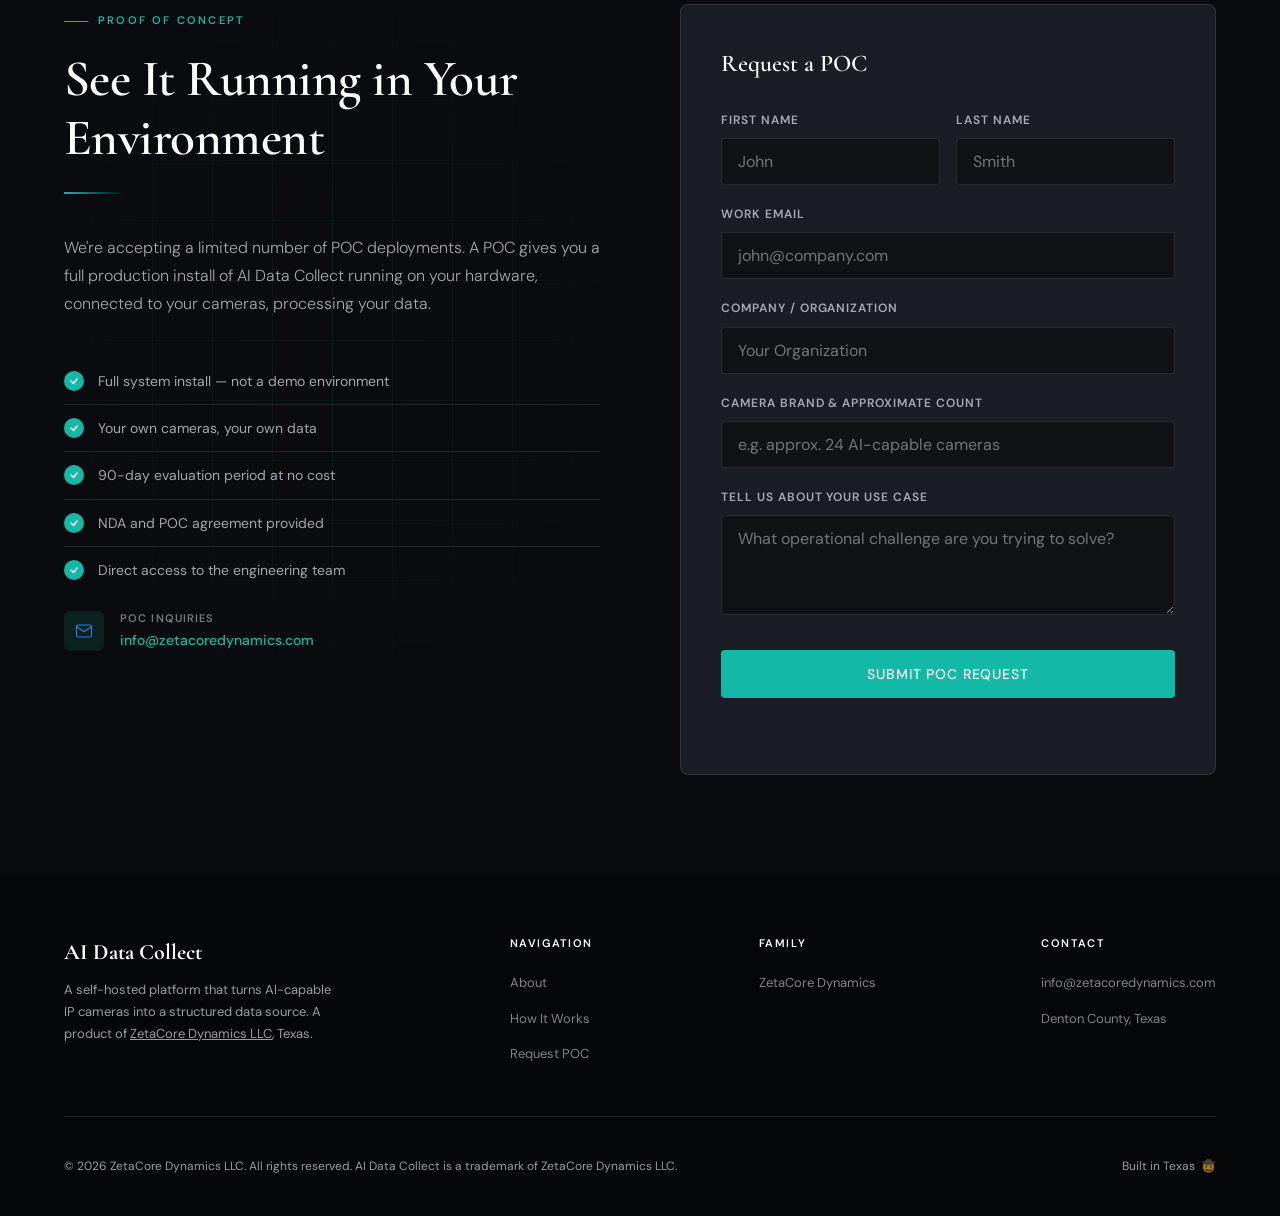
==== commit 6a139f4b: "Add theme system: semantic tokens + light/blue/dark toggle (teal accent) Mirrors ZetaCore's refactor" ====
--- a/index.html
+++ b/index.html
@@ -4,9 +4,25 @@
   <meta charset="UTF-8" />
   <meta name="viewport" content="width=device-width, initial-scale=1.0, viewport-fit=cover" />
   <meta name="description" content="AI Data Collect — a self-hosted platform that captures structured metadata from AI-capable IP cameras and stores it on your hardware. On-premise, air-gap ready, NDAA compliant." />
-  <meta name="theme-color" content="#0B1F3A" />
-  <meta name="color-scheme" content="light" />
+  <meta name="theme-color" content="#0A0B0E" />
+  <meta name="color-scheme" content="dark light" />
   <link rel="canonical" href="https://aidatacollect.com/" />
+
+  <!-- Apply persisted theme before paint to avoid flash. Default is dark; ?theme=light|blue|dark overrides for preview/sharing. -->
+  <script>
+    (function () {
+      try {
+        var m = location.search.match(/[?&]theme=([a-z-]+)/);
+        var stored = localStorage.getItem('adc-theme');
+        var t = m ? m[1] : (stored || 'dark');
+        if (t && t !== 'light') {
+          document.documentElement.setAttribute('data-theme', t);
+        }
+      } catch (e) {
+        document.documentElement.setAttribute('data-theme', 'dark');
+      }
+    })();
+  </script>
 
   <!-- Open Graph / social -->
   <meta property="og:title" content="AI Data Collect — Turn Your AI Cameras Into a Data Source" />
@@ -27,10 +43,10 @@
   <link rel="icon" href="data:image/svg+xml;utf8,<svg xmlns='http://www.w3.org/2000/svg' viewBox='0 0 40 40'><rect width='40' height='40' rx='6' fill='%230B1F3A'/><text x='50%25' y='54%25' dominant-baseline='middle' text-anchor='middle' font-family='Georgia,serif' font-size='16' font-weight='700' fill='%235B9BF0'>ADC</text></svg>" />
 
   <!-- Stylesheet (self-hosted fonts loaded via @font-face inside) -->
-  <link rel="stylesheet" href="css/main.css?v=20260515" />
+  <link rel="stylesheet" href="css/main.css?v=20260516" />
 
   <!-- Behavior -->
-  <script src="js/main.js?v=20260515" defer></script>
+  <script src="js/main.js?v=20260516" defer></script>
 </head>
 <body>
 
@@ -55,6 +71,20 @@
     <li><a href="#how">How It Works</a></li>
     <li><a href="#poc">Request POC</a></li>
   </ul>
+  <button class="theme-toggle" type="button"
+          aria-label="Switch theme"
+          title="Switch theme">
+    <svg class="theme-icon theme-icon-light" viewBox="0 0 24 24" fill="none" stroke="currentColor" stroke-width="1.8" stroke-linecap="round" stroke-linejoin="round" aria-hidden="true">
+      <circle cx="12" cy="12" r="4"/>
+      <path d="M12 2v2M12 20v2M4.93 4.93l1.41 1.41M17.66 17.66l1.41 1.41M2 12h2M20 12h2M4.93 19.07l1.41-1.41M17.66 6.34l1.41-1.41"/>
+    </svg>
+    <svg class="theme-icon theme-icon-blue" viewBox="0 0 24 24" fill="currentColor" aria-hidden="true">
+      <path d="M12 2.5c-3 4.5-6 7.5-6 11.5a6 6 0 0 0 12 0c0-4-3-7-6-11.5z"/>
+    </svg>
+    <svg class="theme-icon theme-icon-dark" viewBox="0 0 24 24" fill="none" stroke="currentColor" stroke-width="1.8" stroke-linecap="round" stroke-linejoin="round" aria-hidden="true">
+      <path d="M20 14.5A8 8 0 1 1 9.5 4a6.5 6.5 0 0 0 10.5 10.5z"/>
+    </svg>
+  </button>
   <a href="#poc" class="nav-cta">Request POC</a>
   <button class="nav-toggle" type="button"
           aria-label="Open navigation menu"
--- a/css/main.css
+++ b/css/main.css
@@ -20,12 +20,16 @@
 *, *::before, *::after { box-sizing: border-box; margin: 0; padding: 0; }
 
 :root {
+  /* Brand palette — direct hex tokens. Use these for decorative/branded chrome
+     (logo, gradients, accent rings). For backgrounds/text/borders in content,
+     prefer the semantic tokens below so themes can remap them.
+     ADC accent = teal (differentiates from ZetaCore's blue accent). */
   --navy: #0B1F3A;
   --navy-mid: #162E52;
   --blue: #1A4B8C;
   --blue-light: #2563C0;
-  --accent: #2E7AE0;
-  --accent-light: #5B9BF0;
+  --accent: #14B8A6;
+  --accent-light: #2DD4BF;
   --white: #FFFFFF;
   --off-white: #F8F9FC;
   --gray-100: #F1F4F9;
@@ -38,6 +42,100 @@
 
   --section-pad-y: clamp(60px, 9vw, 100px);
   --section-pad-x: clamp(20px, 5vw, 80px);
+
+  /* Semantic tokens — light theme (default). Themes remap these. */
+  --bg-page: var(--white);
+  --bg-section-alt: var(--off-white);
+  --bg-section-dark: var(--navy);
+  --bg-surface: var(--white);
+  --bg-surface-soft: var(--gray-100);
+  --bg-nav: rgba(255,255,255,0.95);
+  --bg-nav-mobile: rgba(255,255,255,0.98);
+  --bg-form: #DDF4F1;
+  --bg-input: var(--white);
+
+  --text-primary: var(--gray-800);
+  --text-heading: var(--navy);
+  --text-muted: var(--gray-600);
+  --text-subtle: var(--gray-400);
+
+  --border-subtle: var(--gray-200);
+  --border-strong: var(--navy);
+
+  --grid-line: rgba(26,75,140,0.06);
+  --hero-overlay-1: rgba(37,99,192,0.04);
+  --hero-overlay-2: rgba(46,122,224,0.06);
+  --nav-shadow: rgba(11,31,58,0.06);
+
+  --btn-primary-bg: var(--navy);
+  --btn-primary-text: var(--white);
+  --btn-primary-hover-bg: var(--accent);
+
+  color-scheme: light;
+}
+
+/* ── THEME: BLUE (rich navy background, white-tinted content) ── */
+[data-theme="blue"] {
+  --bg-page: var(--navy);
+  --bg-section-alt: var(--navy-mid);
+  --bg-section-dark: #08182F;
+  --bg-surface: rgba(255,255,255,0.04);
+  --bg-surface-soft: rgba(255,255,255,0.08);
+  --bg-nav: rgba(11,31,58,0.92);
+  --bg-nav-mobile: rgba(11,31,58,0.98);
+  --bg-form: rgba(20,184,166,0.08);
+  --bg-input: rgba(255,255,255,0.05);
+
+  --text-primary: rgba(255,255,255,0.85);
+  --text-heading: #FFFFFF;
+  --text-muted: rgba(255,255,255,0.65);
+  --text-subtle: rgba(255,255,255,0.45);
+
+  --border-subtle: rgba(255,255,255,0.12);
+  --border-strong: var(--accent);
+
+  --grid-line: rgba(255,255,255,0.05);
+  --hero-overlay-1: rgba(20,184,166,0.10);
+  --hero-overlay-2: rgba(45,212,191,0.14);
+  --nav-shadow: rgba(0,0,0,0.3);
+
+  --btn-primary-bg: var(--accent);
+  --btn-primary-text: var(--white);
+  --btn-primary-hover-bg: var(--accent-light);
+
+  color-scheme: dark;
+}
+
+/* ── THEME: DARK (neutral near-black, soft light text) ── */
+[data-theme="dark"] {
+  --bg-page: #0A0B0E;
+  --bg-section-alt: #101216;
+  --bg-section-dark: #050608;
+  --bg-surface: #1A1D24;
+  --bg-surface-soft: rgba(20,184,166,0.12);
+  --bg-nav: rgba(10,11,14,0.92);
+  --bg-nav-mobile: rgba(10,11,14,0.98);
+  --bg-form: #1A1D24;
+  --bg-input: #101216;
+
+  --text-primary: #E2E8F2;
+  --text-heading: #FFFFFF;
+  --text-muted: rgba(226,232,242,0.7);
+  --text-subtle: rgba(226,232,242,0.5);
+
+  --border-subtle: rgba(255,255,255,0.1);
+  --border-strong: var(--accent);
+
+  --grid-line: rgba(20,184,166,0.08);
+  --hero-overlay-1: rgba(20,184,166,0.06);
+  --hero-overlay-2: rgba(45,212,191,0.08);
+  --nav-shadow: rgba(0,0,0,0.5);
+
+  --btn-primary-bg: var(--accent);
+  --btn-primary-text: var(--white);
+  --btn-primary-hover-bg: var(--accent-light);
+
+  color-scheme: dark;
 }
 
 html {
@@ -52,10 +150,11 @@
 
 body {
   font-family: var(--font-body);
-  background: var(--white);
-  color: var(--gray-800);
+  background: var(--bg-page);
+  color: var(--text-primary);
   line-height: 1.6;
   overflow-x: hidden;
+  transition: background-color 0.25s ease, color 0.25s ease;
   -webkit-font-smoothing: antialiased;
   -moz-osx-font-smoothing: grayscale;
   -webkit-tap-highlight-color: transparent;
@@ -79,13 +178,15 @@
   display: flex; align-items: center; justify-content: space-between;
   padding: 0 5%;
   height: 72px;
-  background: rgba(255,255,255,0.95);
+  background: var(--bg-nav);
   -webkit-backdrop-filter: blur(12px);
   backdrop-filter: blur(12px);
-  border-bottom: 1px solid var(--gray-200);
+  border-bottom: 1px solid var(--border-subtle);
   padding-left: max(5%, env(safe-area-inset-left));
   padding-right: max(5%, env(safe-area-inset-right));
-}
+  transition: background-color 0.25s ease, box-shadow 0.25s ease;
+}
+nav.is-scrolled { box-shadow: 0 1px 12px var(--nav-shadow); }
 
 .nav-logo { display: flex; align-items: center; gap: 14px; text-decoration: none; }
 
@@ -97,31 +198,56 @@
 .logo-mark svg { width: 100%; height: 100%; }
 
 .logo-text { display: flex; flex-direction: column; line-height: 1; }
-.logo-text .company { font-family: var(--font-display); font-size: 22px; font-weight: 700; color: var(--navy); letter-spacing: 0.02em; }
+.logo-text .company { font-family: var(--font-display); font-size: 22px; font-weight: 700; color: var(--text-heading); letter-spacing: 0.02em; }
 .logo-text .tagline-small { font-size: 10px; font-weight: 500; color: var(--accent); letter-spacing: 0.18em; text-transform: uppercase; margin-top: 3px; }
 
 .nav-links { display: flex; align-items: center; gap: 36px; list-style: none; }
 .nav-links a {
-  font-size: 13px; font-weight: 500; color: var(--gray-600);
+  font-size: 13px; font-weight: 500; color: var(--text-muted);
   text-decoration: none; letter-spacing: 0.04em; transition: color 0.2s;
   display: inline-block; padding: 6px 0;
 }
 .nav-links a:hover { color: var(--accent); }
 
 .nav-cta {
-  background: var(--navy); color: var(--white);
+  background: var(--btn-primary-bg); color: var(--btn-primary-text);
   padding: 10px 22px; border-radius: 4px;
   font-size: 13px; font-weight: 500; text-decoration: none;
   letter-spacing: 0.04em; transition: background 0.2s;
   white-space: nowrap;
 }
-.nav-cta:hover { background: var(--blue-light); }
+.nav-cta:hover { background: var(--btn-primary-hover-bg); }
+
+.theme-toggle {
+  display: inline-flex; align-items: center; justify-content: center;
+  width: 38px; height: 38px;
+  margin-right: 14px;
+  background: transparent;
+  border: 1px solid var(--border-subtle);
+  border-radius: 6px;
+  color: var(--text-muted);
+  cursor: pointer;
+  padding: 0;
+  -webkit-appearance: none;
+  appearance: none;
+  transition: color 0.2s, border-color 0.2s, background-color 0.2s;
+}
+.theme-toggle:hover {
+  color: var(--accent);
+  border-color: var(--accent);
+}
+.theme-toggle svg { width: 18px; height: 18px; }
+.theme-icon { display: none; }
+:root:not([data-theme]) .theme-icon-light,
+[data-theme="light"] .theme-icon-light,
+[data-theme="blue"] .theme-icon-blue,
+[data-theme="dark"] .theme-icon-dark { display: block; }
 
 .nav-toggle {
   display: none;
   width: 44px; height: 44px;
   background: transparent;
-  border: 1px solid var(--gray-200);
+  border: 1px solid var(--border-subtle);
   border-radius: 6px;
   cursor: pointer;
   align-items: center; justify-content: center;
@@ -136,7 +262,7 @@
   content: '';
   display: block;
   width: 22px; height: 2px;
-  background: var(--navy);
+  background: var(--text-heading);
   border-radius: 2px;
   transition: transform 0.25s ease, opacity 0.25s ease, top 0.25s ease;
   position: relative;
@@ -158,21 +284,21 @@
   padding-right: max(5%, env(safe-area-inset-right));
   position: relative;
   overflow: hidden;
-  background: var(--white);
+  background: var(--bg-page);
 }
 
 .hero-bg {
   position: absolute; inset: 0; z-index: 0;
   background:
-    linear-gradient(135deg, rgba(37,99,192,0.04) 0%, transparent 60%),
-    radial-gradient(ellipse at 80% 50%, rgba(46,122,224,0.06) 0%, transparent 60%);
+    linear-gradient(135deg, var(--hero-overlay-1) 0%, transparent 60%),
+    radial-gradient(ellipse at 80% 50%, var(--hero-overlay-2) 0%, transparent 60%);
 }
 
 .hero-grid {
   position: absolute; inset: 0; z-index: 0;
   background-image:
-    linear-gradient(rgba(26,75,140,0.06) 1px, transparent 1px),
-    linear-gradient(90deg, rgba(26,75,140,0.06) 1px, transparent 1px);
+    linear-gradient(var(--grid-line) 1px, transparent 1px),
+    linear-gradient(90deg, var(--grid-line) 1px, transparent 1px);
   background-size: 60px 60px;
   -webkit-mask-image: radial-gradient(ellipse at center, black 20%, transparent 80%);
   mask-image: radial-gradient(ellipse at center, black 20%, transparent 80%);
@@ -215,7 +341,7 @@
   font-family: var(--font-display);
   font-size: clamp(36px, 5vw, 80px);
   font-weight: 600; line-height: 1.15;
-  color: var(--navy);
+  color: var(--text-heading);
   margin-bottom: 28px;
   letter-spacing: -0.01em;
 }
@@ -225,7 +351,7 @@
 .hero-desc {
   font-size: clamp(15px, 1.6vw, 17px);
   font-weight: 300;
-  color: var(--gray-600); line-height: 1.75;
+  color: var(--text-muted); line-height: 1.75;
   max-width: 560px; margin-bottom: 48px;
 }
 
@@ -242,26 +368,26 @@
 }
 
 .btn-primary {
-  background: var(--navy); color: var(--white);
-  border: 1px solid var(--navy);
-}
-.btn-primary:hover { background: var(--blue-light); border-color: var(--blue-light); }
+  background: var(--btn-primary-bg); color: var(--btn-primary-text);
+  border: 1px solid var(--btn-primary-bg);
+}
+.btn-primary:hover { background: var(--btn-primary-hover-bg); border-color: var(--btn-primary-hover-bg); }
 
 .btn-secondary {
-  background: transparent; color: var(--navy);
-  border: 1px solid var(--gray-200);
-}
-.btn-secondary:hover { border-color: var(--navy); }
+  background: transparent; color: var(--text-heading);
+  border: 1px solid var(--border-subtle);
+}
+.btn-secondary:hover { border-color: var(--border-strong); }
 
 .hero-stats {
   display: flex; flex-wrap: wrap; gap: 32px 48px;
   margin-top: 72px;
   padding-top: 48px;
-  border-top: 1px solid var(--gray-200);
-}
-
-.stat-value { font-family: var(--font-display); font-size: clamp(26px, 3.5vw, 36px); font-weight: 700; color: var(--navy); line-height: 1; }
-.stat-label { font-size: 12px; font-weight: 500; color: var(--gray-400); letter-spacing: 0.1em; text-transform: uppercase; margin-top: 6px; }
+  border-top: 1px solid var(--border-subtle);
+}
+
+.stat-value { font-family: var(--font-display); font-size: clamp(26px, 3.5vw, 36px); font-weight: 700; color: var(--text-heading); line-height: 1; }
+.stat-label { font-size: 12px; font-weight: 500; color: var(--text-subtle); letter-spacing: 0.1em; text-transform: uppercase; margin-top: 6px; }
 
 /* ── SECTION BASE ── */
 section { padding: var(--section-pad-y) var(--section-pad-x); }
@@ -281,19 +407,19 @@
   font-family: var(--font-display);
   font-size: clamp(28px, 4vw, 52px);
   font-weight: 600; line-height: 1.15;
-  color: var(--navy); letter-spacing: -0.01em;
+  color: var(--text-heading); letter-spacing: -0.01em;
   margin-bottom: 20px;
 }
 
 .section-desc {
   font-size: clamp(15px, 1.4vw, 16px);
   font-weight: 300;
-  color: var(--gray-600); line-height: 1.75;
+  color: var(--text-muted); line-height: 1.75;
   max-width: 580px; margin-bottom: 60px;
 }
 
 /* ── ABOUT ── */
-.about { background: var(--off-white); }
+.about { background: var(--bg-section-alt); }
 
 .about-grid {
   display: grid; grid-template-columns: 1fr 1fr;
@@ -303,8 +429,8 @@
 .about-visual { position: relative; }
 
 .about-card {
-  background: var(--white);
-  border: 1px solid var(--gray-200);
+  background: var(--bg-surface);
+  border: 1px solid var(--border-subtle);
   border-radius: 8px;
   padding: 36px;
   position: relative;
@@ -329,26 +455,26 @@
 .about-card h3 {
   font-family: var(--font-display);
   font-size: 22px; font-weight: 600;
-  color: var(--navy); margin-bottom: 10px;
+  color: var(--text-heading); margin-bottom: 10px;
 }
 
 .about-card p {
-  font-size: 14px; color: var(--gray-600); line-height: 1.7;
+  font-size: 14px; color: var(--text-muted); line-height: 1.7;
 }
 
 .about-cards { display: flex; flex-direction: column; gap: 20px; }
 
 .about-text p {
   font-size: 16px; font-weight: 300;
-  color: var(--gray-600); line-height: 1.8;
+  color: var(--text-muted); line-height: 1.8;
   margin-bottom: 20px;
 }
 
 .values-list { list-style: none; margin-top: 32px; }
 .values-list li {
   display: flex; align-items: flex-start; gap: 14px;
-  font-size: 14px; color: var(--gray-600);
-  padding: 12px 0; border-bottom: 1px solid var(--gray-200);
+  font-size: 14px; color: var(--text-muted);
+  padding: 12px 0; border-bottom: 1px solid var(--border-subtle);
 }
 .values-list li:last-child { border-bottom: none; }
 .check {
@@ -360,7 +486,7 @@
 .check svg { width: 10px; height: 10px; }
 
 /* ── PROJECTS ── */
-.projects { background: var(--white); }
+.projects { background: var(--bg-page); }
 
 .projects-grid {
   display: grid; grid-template-columns: repeat(auto-fit, minmax(280px, 1fr));
@@ -369,10 +495,10 @@
 }
 
 .project-card {
-  border: 1px solid var(--gray-200); border-radius: 8px;
+  border: 1px solid var(--border-subtle); border-radius: 8px;
   padding: 36px; position: relative; overflow: hidden;
   transition: all 0.3s; cursor: default;
-  background: var(--white);
+  background: var(--bg-surface);
 }
 
 a.project-card {
@@ -408,7 +534,7 @@
 }
 
 .project-card:not(.featured) .project-badge {
-  background: var(--gray-100); color: var(--accent);
+  background: var(--bg-surface-soft); color: var(--accent);
 }
 
 .project-card h3 {
@@ -418,13 +544,13 @@
 }
 
 .project-card.featured h3 { color: var(--white); }
-.project-card:not(.featured) h3 { color: var(--navy); }
+.project-card:not(.featured) h3 { color: var(--text-heading); }
 
 .project-card p {
   font-size: 14px; line-height: 1.75; margin-bottom: 28px;
 }
 .project-card.featured p { color: rgba(255,255,255,0.75); }
-.project-card:not(.featured) p { color: var(--gray-600); }
+.project-card:not(.featured) p { color: var(--text-muted); }
 
 .project-tags { display: flex; flex-wrap: wrap; gap: 8px; }
 .project-tag {
@@ -434,7 +560,7 @@
   background: rgba(255,255,255,0.12); color: rgba(255,255,255,0.8);
 }
 .project-card:not(.featured) .project-tag {
-  background: var(--gray-100); color: var(--gray-600);
+  background: var(--bg-surface-soft); color: var(--text-muted);
 }
 
 .project-coming-soon {
@@ -448,27 +574,27 @@
 }
 
 .project-card:not(.featured) .project-coming-soon {
-  background: var(--gray-100); color: var(--gray-400);
+  background: var(--bg-surface-soft); color: var(--text-subtle);
 }
 
 /* ── INDUSTRIES (subsection within About) ── */
 .about-industries {
   margin-top: 80px;
   padding-top: 64px;
-  border-top: 1px solid var(--gray-200);
+  border-top: 1px solid var(--border-subtle);
 }
 
 .about-industries h3 {
   font-family: var(--font-display);
   font-size: clamp(24px, 3.5vw, 32px);
   font-weight: 400;
-  color: var(--navy);
+  color: var(--text-heading);
   margin-bottom: 12px;
   letter-spacing: -0.01em;
 }
 
 .about-industries > p {
-  color: var(--gray-600);
+  color: var(--text-muted);
   font-size: 16px;
   line-height: 1.6;
   margin-bottom: 36px;
@@ -479,21 +605,21 @@
   display: grid;
   grid-template-columns: repeat(4, 1fr);
   gap: 2px;
-  border: 1px solid var(--gray-200);
+  border: 1px solid var(--border-subtle);
   border-radius: 8px;
   overflow: hidden;
 }
 
 .industry-item {
-  background: var(--white);
+  background: var(--bg-surface);
   padding: 28px 24px;
   transition: all 0.2s;
   cursor: default;
 }
 
-.industry-item:hover { background: var(--navy); }
+.industry-item:hover { background: var(--accent); }
 .industry-item:hover .industry-name { color: var(--white); }
-.industry-item:hover .industry-icon { color: var(--accent-light); }
+.industry-item:hover .industry-icon { color: var(--white); }
 
 .industry-icon {
   font-size: 24px; color: var(--accent);
@@ -503,12 +629,12 @@
 
 .industry-name {
   font-size: 13px; font-weight: 500;
-  color: var(--navy); letter-spacing: 0.02em;
+  color: var(--text-heading); letter-spacing: 0.02em;
   transition: color 0.2s;
 }
 
 /* ── CONTACT ── */
-.contact { background: var(--white); }
+.contact { background: var(--bg-page); }
 
 .contact-inner {
   display: grid; grid-template-columns: 1fr 1fr;
@@ -518,57 +644,57 @@
 .contact-info h2 { margin-bottom: 16px; }
 .contact-info p {
   font-size: 16px; font-weight: 300;
-  color: var(--gray-600); line-height: 1.75;
+  color: var(--text-muted); line-height: 1.75;
   margin-bottom: 40px;
 }
 
 .contact-detail {
   display: flex; align-items: center; gap: 16px;
-  padding: 16px 0; border-bottom: 1px solid var(--gray-200);
+  padding: 16px 0; border-bottom: 1px solid var(--border-subtle);
 }
 
 .contact-detail:last-child { border-bottom: none; }
 
 .contact-icon {
   width: 40px; height: 40px; flex-shrink: 0;
-  background: var(--gray-100); border-radius: 6px;
+  background: var(--bg-surface-soft); border-radius: 6px;
   display: flex; align-items: center; justify-content: center;
 }
 
-.contact-detail-label { font-size: 11px; font-weight: 600; letter-spacing: 0.1em; text-transform: uppercase; color: var(--gray-400); margin-bottom: 2px; }
-.contact-detail-value { font-size: 14px; font-weight: 500; color: var(--navy); word-break: break-word; }
+.contact-detail-label { font-size: 11px; font-weight: 600; letter-spacing: 0.1em; text-transform: uppercase; color: var(--text-subtle); margin-bottom: 2px; }
+.contact-detail-value { font-size: 14px; font-weight: 500; color: var(--text-heading); word-break: break-word; }
 .contact-detail-value a { color: var(--accent); text-decoration: none; }
 .contact-detail-value a:hover { text-decoration: underline; }
 
 .contact-form {
-  background: #E0EBFA;
-  border: 1px solid var(--gray-200);
+  background: var(--bg-form);
+  border: 1px solid var(--border-subtle);
   border-radius: 8px; padding: clamp(24px, 4vw, 40px);
 }
 
 .contact-form h3 {
   font-family: var(--font-display);
   font-size: 24px; font-weight: 600;
-  color: var(--navy); margin-bottom: 28px;
+  color: var(--text-heading); margin-bottom: 28px;
 }
 
 .form-group { margin-bottom: 20px; }
 .form-group label {
   display: block; font-size: 12px; font-weight: 600;
   letter-spacing: 0.08em; text-transform: uppercase;
-  color: var(--gray-600); margin-bottom: 8px;
+  color: var(--text-muted); margin-bottom: 8px;
 }
 
 .form-group input,
 .form-group textarea,
 .form-group select {
   width: 100%; padding: 12px 16px;
-  background: var(--white);
-  border: 1px solid var(--gray-200); border-radius: 4px;
+  background: var(--bg-input);
+  border: 1px solid var(--border-subtle); border-radius: 4px;
   font-family: var(--font-body);
   /* 16px prevents iOS Safari from zooming on focus */
   font-size: 16px;
-  color: var(--gray-800); outline: none;
+  color: var(--text-primary); outline: none;
   transition: border-color 0.2s;
   -webkit-appearance: none;
   -moz-appearance: none;
@@ -594,7 +720,7 @@
 
 .form-submit {
   width: 100%;
-  background: var(--navy); color: var(--white);
+  background: var(--btn-primary-bg); color: var(--btn-primary-text);
   padding: 14px; border: none; border-radius: 4px;
   font-family: var(--font-body); font-size: 14px; font-weight: 500;
   letter-spacing: 0.06em; text-transform: uppercase;
@@ -603,7 +729,7 @@
   appearance: none;
   min-height: 48px;
 }
-.form-submit:hover { background: var(--blue-light); }
+.form-submit:hover { background: var(--btn-primary-hover-bg); }
 .form-submit:disabled { background: var(--gray-400); cursor: not-allowed; }
 
 .form-status {
@@ -662,7 +788,7 @@
 
 /* ── FOOTER ── */
 footer {
-  background: var(--navy);
+  background: var(--bg-section-dark);
   color: rgba(255,255,255,0.6);
   padding: 60px 5% 40px;
   padding-left: max(5%, env(safe-area-inset-left));
@@ -711,7 +837,7 @@
 .footer-bottom a { color: rgba(255,255,255,0.4); text-decoration: none; }
 
 /* ── ADC DEEP DIVE ── */
-.adc-section { background: var(--navy); padding: var(--section-pad-y) var(--section-pad-x); color: white; }
+.adc-section { background: var(--bg-section-dark); padding: var(--section-pad-y) var(--section-pad-x); color: white; }
 .adc-section .section-label { color: var(--accent-light); }
 .adc-section .section-label::before { background: var(--accent-light); }
 .adc-section h2 { color: white; }
@@ -877,14 +1003,14 @@
   .nav-links {
     position: fixed;
     top: 64px; left: 0; right: 0;
-    background: rgba(255,255,255,0.98);
+    background: var(--bg-nav-mobile);
     -webkit-backdrop-filter: blur(12px);
     backdrop-filter: blur(12px);
     flex-direction: column;
     align-items: stretch;
     gap: 0;
     padding: 16px 5% calc(24px + env(safe-area-inset-bottom));
-    border-bottom: 1px solid var(--gray-200);
+    border-bottom: 1px solid var(--border-subtle);
     transform: translateY(-12px);
     opacity: 0;
     pointer-events: none;
@@ -897,13 +1023,13 @@
     opacity: 1;
     pointer-events: auto;
   }
-  .nav-links li { border-bottom: 1px solid var(--gray-200); }
+  .nav-links li { border-bottom: 1px solid var(--border-subtle); }
   .nav-links li:last-child { border-bottom: none; }
   .nav-links a {
     display: block;
     padding: 16px 4px;
     font-size: 15px;
-    color: var(--navy);
+    color: var(--text-heading);
   }
 
   .nav-toggle { display: inline-flex; }
@@ -963,8 +1089,8 @@
   inset: -24px -32px;
   z-index: -1;
   background-image:
-    linear-gradient(rgba(26,75,140,0.06) 1px, transparent 1px),
-    linear-gradient(90deg, rgba(26,75,140,0.06) 1px, transparent 1px);
+    linear-gradient(var(--grid-line) 1px, transparent 1px),
+    linear-gradient(90deg, var(--grid-line) 1px, transparent 1px);
   background-size: 60px 60px;
   -webkit-mask-image: radial-gradient(ellipse at center, black 20%, transparent 80%);
   mask-image: radial-gradient(ellipse at center, black 20%, transparent 80%);
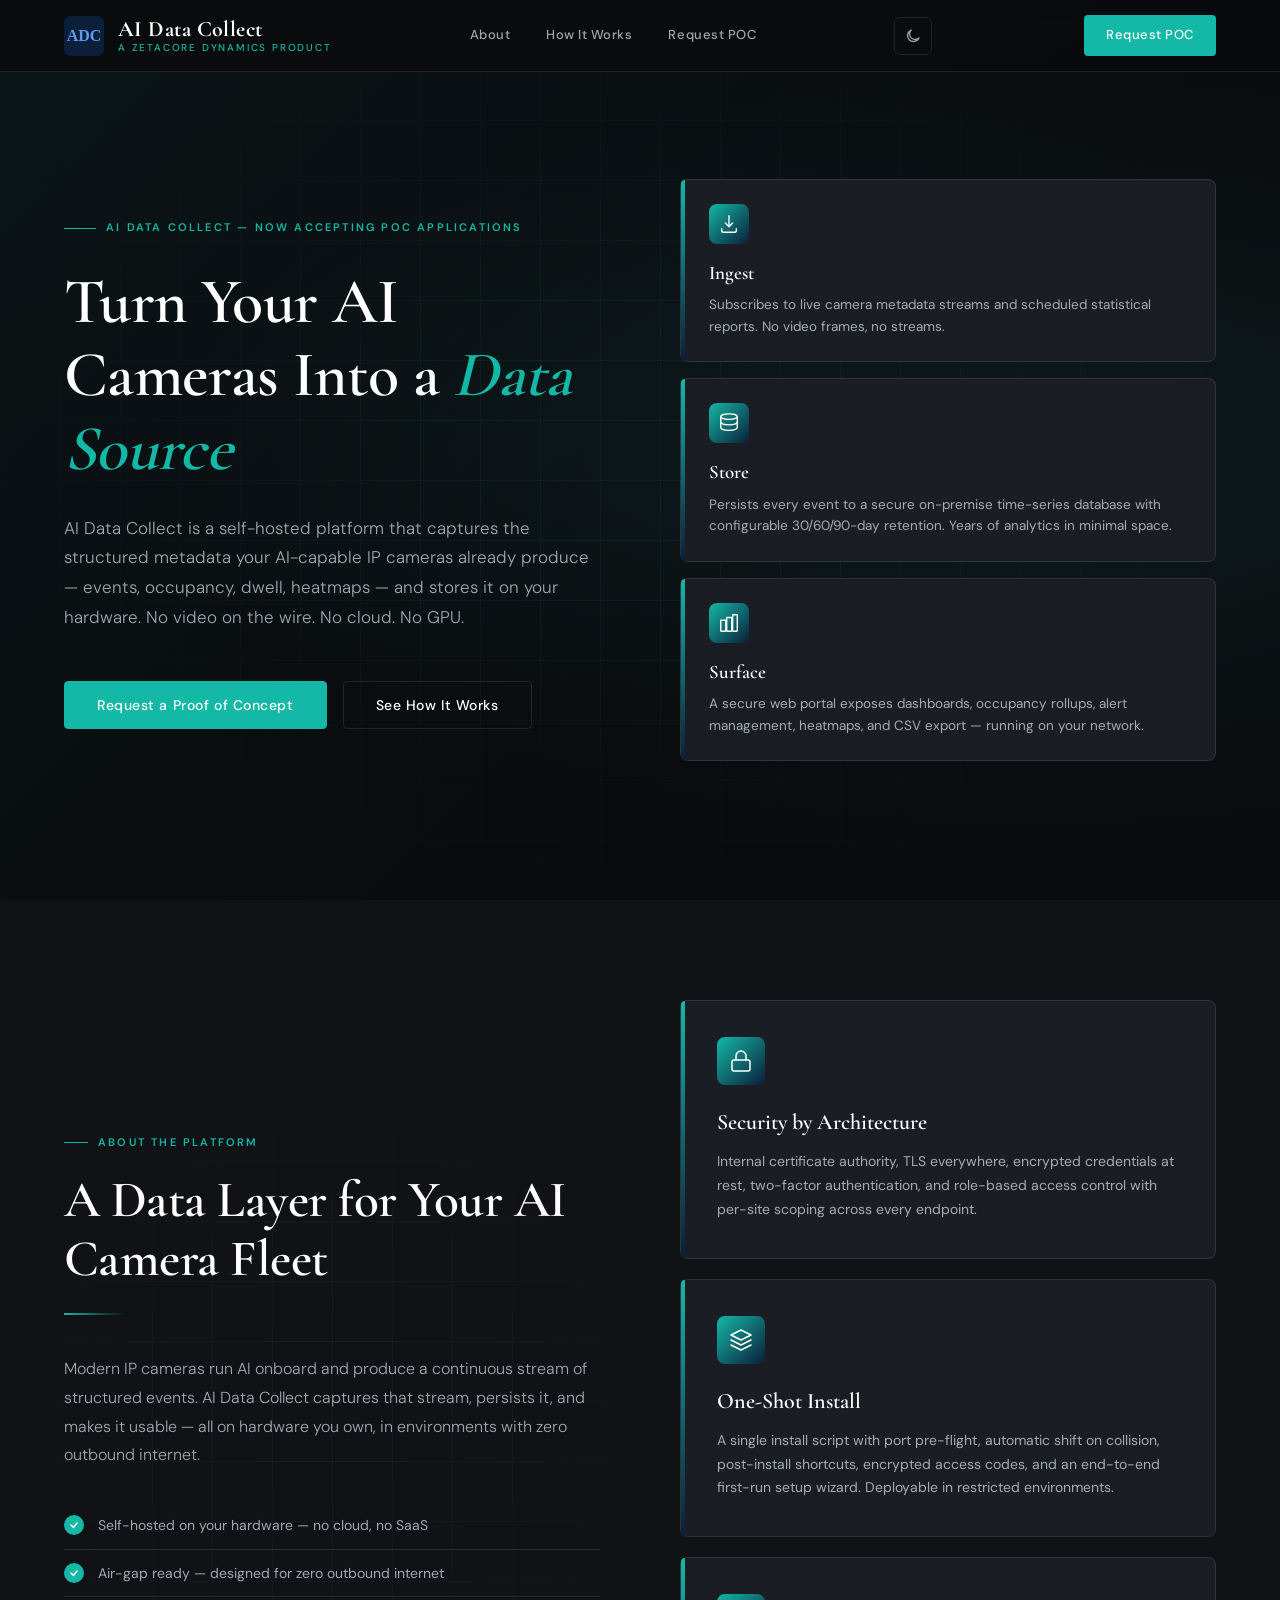
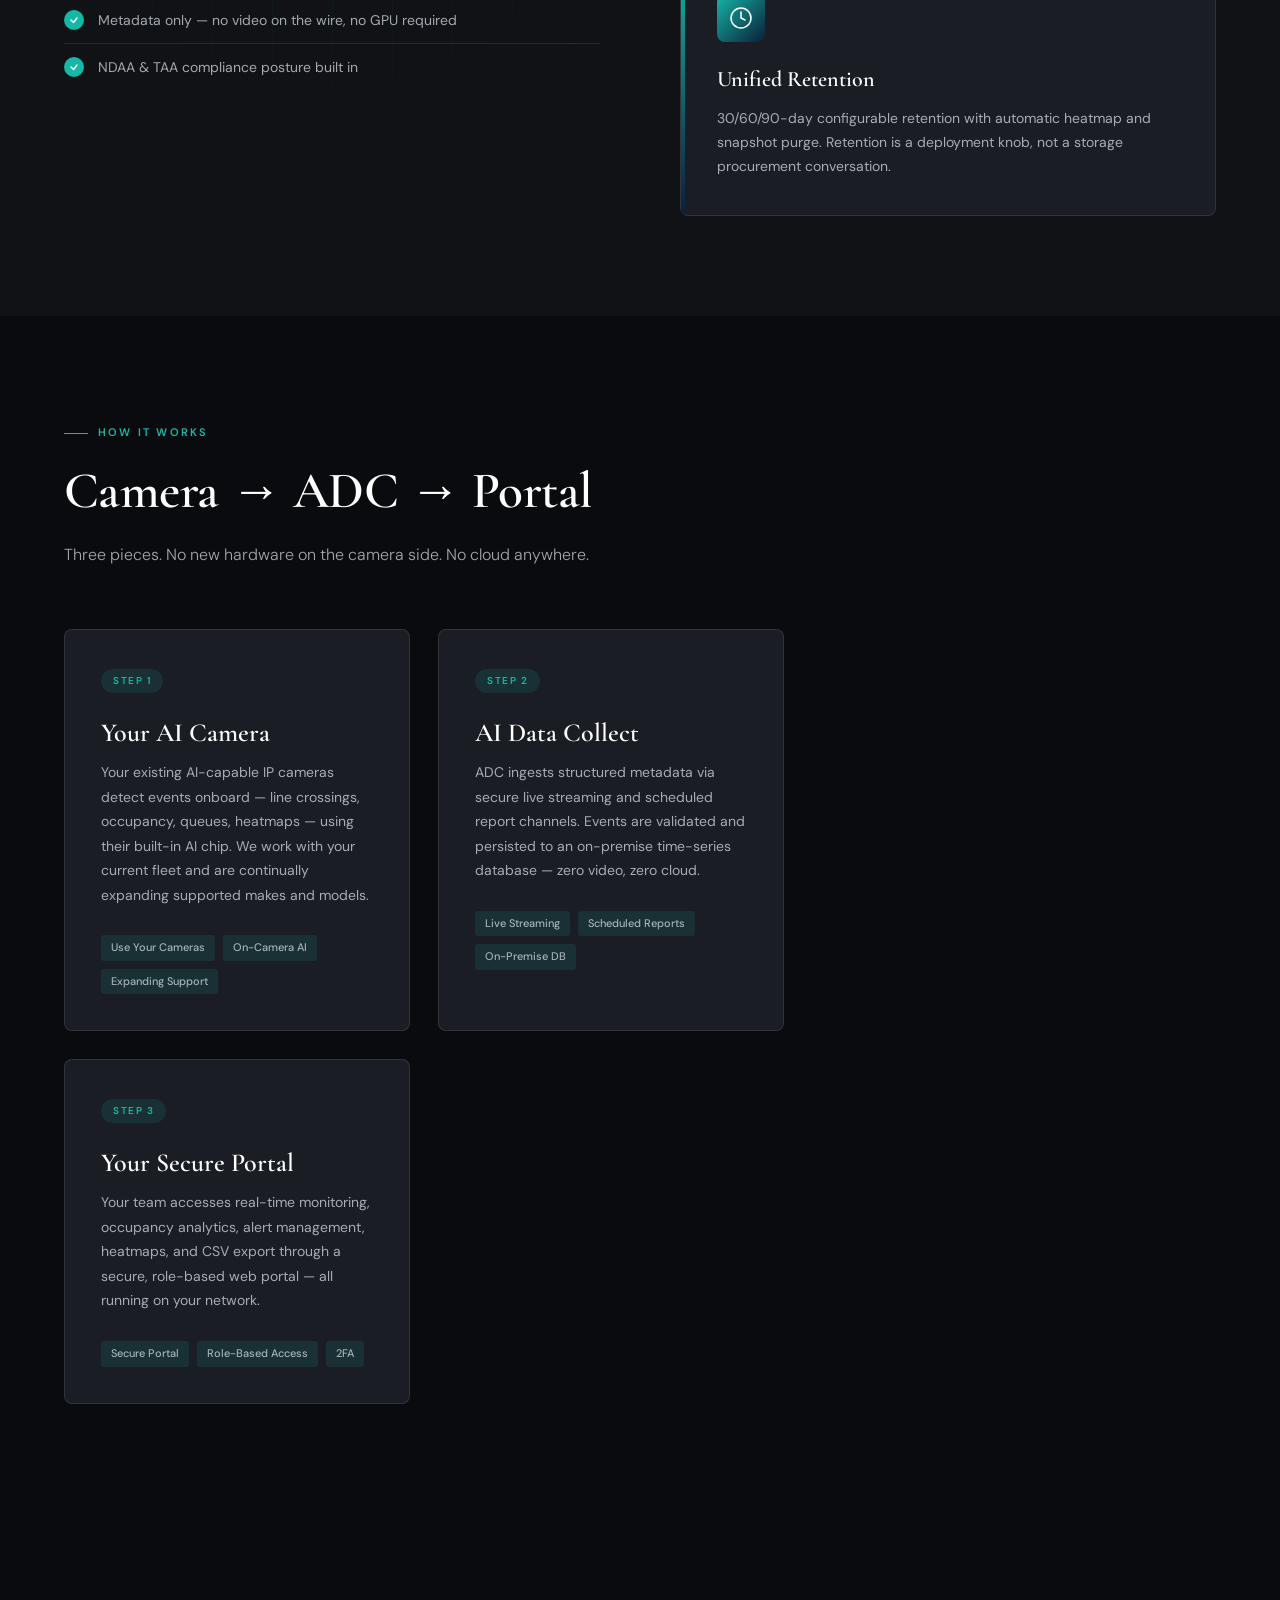
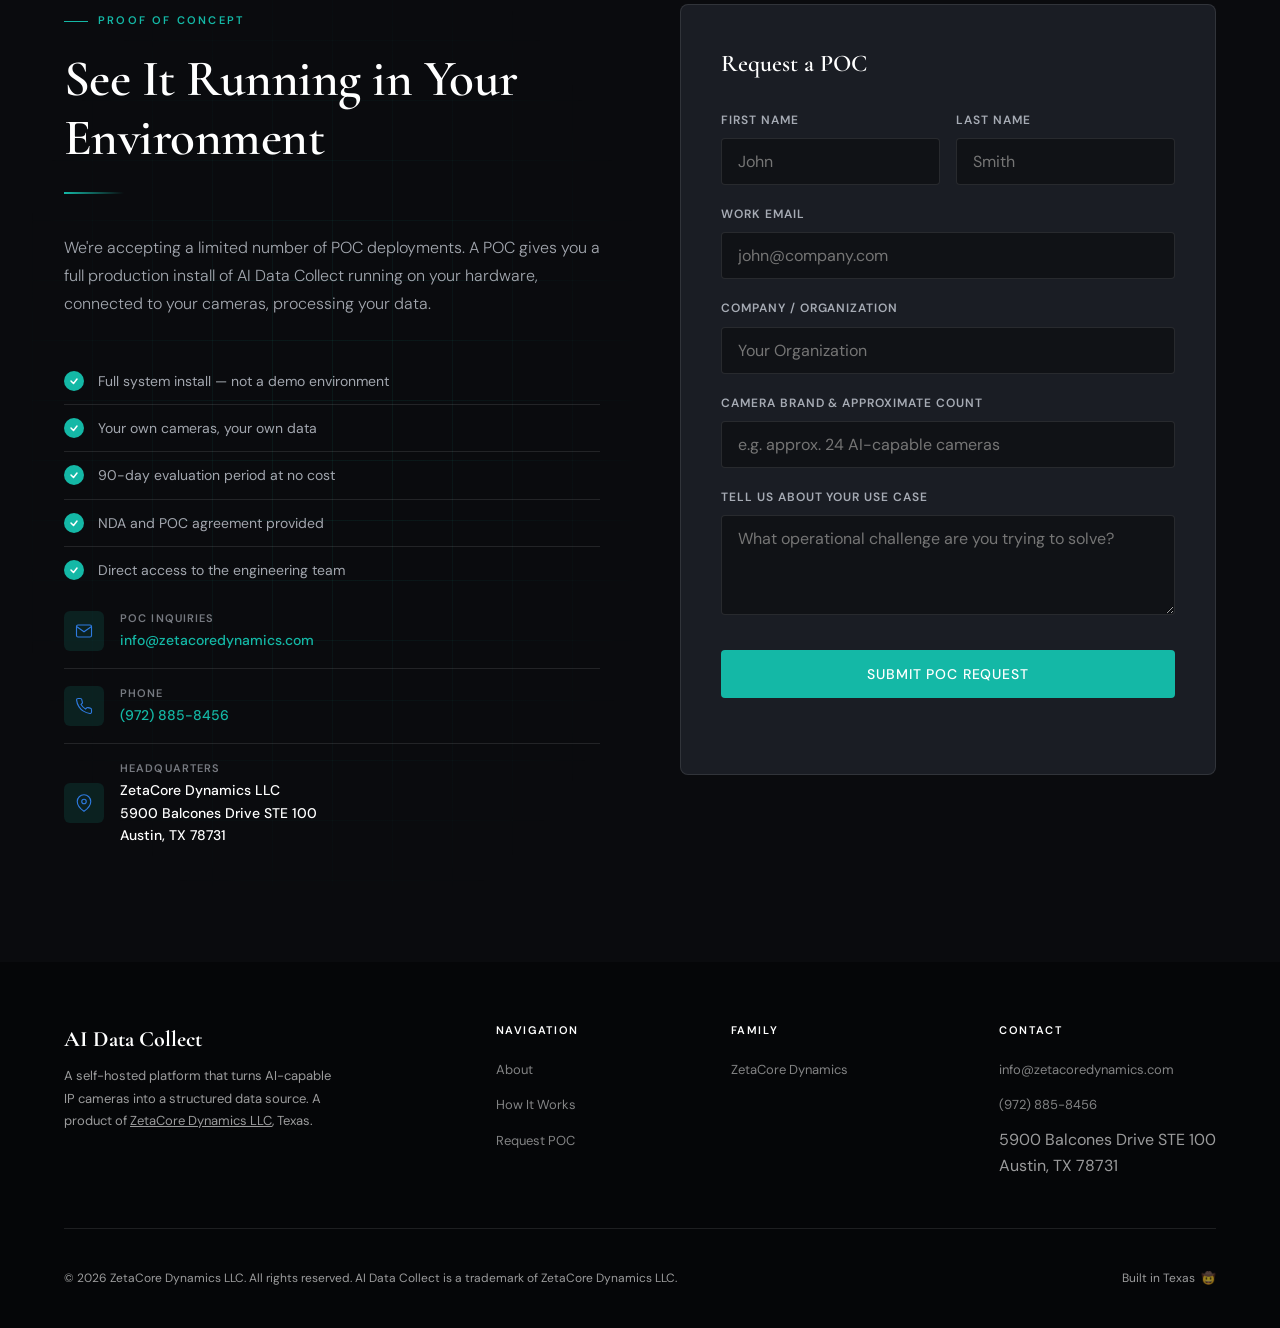
==== commit e8392513: "Add ZetaCore Dynamics LLC business address and phone Replace "Denton County, Texas" placeholder with" ====
--- a/index.html
+++ b/index.html
@@ -38,6 +38,34 @@
   <meta name="twitter:image" content="https://aidatacollect.com/img/og-image.png" />
 
   <title>AI Data Collect — Turn Your AI Cameras Into a Data Source</title>
+
+  <!-- Structured data (Organization) — helps Google understand the entity for potential knowledge-panel / rich-result eligibility. -->
+  <script type="application/ld+json">
+  {
+    "@context": "https://schema.org",
+    "@type": "Organization",
+    "name": "AI Data Collect",
+    "url": "https://aidatacollect.com/",
+    "logo": "https://aidatacollect.com/img/og-image.png",
+    "image": "https://aidatacollect.com/img/og-image.png",
+    "description": "Self-hosted ingest platform for the structured metadata that AI-capable IP cameras already produce. On-premise, air-gap ready, NDAA compliant.",
+    "email": "info@zetacoredynamics.com",
+    "telephone": "+1-972-885-8456",
+    "address": {
+      "@type": "PostalAddress",
+      "streetAddress": "5900 Balcones Drive STE 100",
+      "addressLocality": "Austin",
+      "addressRegion": "TX",
+      "postalCode": "78731",
+      "addressCountry": "US"
+    },
+    "parentOrganization": {
+      "@type": "Organization",
+      "name": "ZetaCore Dynamics",
+      "url": "https://zetacoredynamics.com/"
+    }
+  }
+  </script>
 
   <!-- Inline SVG favicon -->
   <link rel="icon" href="data:image/svg+xml;utf8,<svg xmlns='http://www.w3.org/2000/svg' viewBox='0 0 40 40'><rect width='40' height='40' rx='6' fill='%230B1F3A'/><text x='50%25' y='54%25' dominant-baseline='middle' text-anchor='middle' font-family='Georgia,serif' font-size='16' font-weight='700' fill='%235B9BF0'>ADC</text></svg>" />
@@ -300,6 +328,29 @@
           <div class="contact-detail-value"><a href="mailto:info@zetacoredynamics.com">info@zetacoredynamics.com</a></div>
         </div>
       </div>
+      <div class="contact-detail">
+        <div class="contact-icon" aria-hidden="true">
+          <svg width="18" height="18" viewBox="0 0 24 24" fill="none">
+            <path d="M22 16.92v3a2 2 0 0 1-2.18 2 19.79 19.79 0 0 1-8.63-3.07 19.5 19.5 0 0 1-6-6 19.79 19.79 0 0 1-3.07-8.67A2 2 0 0 1 4.11 2h3a2 2 0 0 1 2 1.72c.13.96.36 1.9.7 2.81a2 2 0 0 1-.45 2.11L8.09 9.91a16 16 0 0 0 6 6l1.27-1.27a2 2 0 0 1 2.11-.45c.91.34 1.85.57 2.81.7A2 2 0 0 1 22 16.92z" stroke="#2E7AE0" stroke-width="1.5"/>
+          </svg>
+        </div>
+        <div class="contact-detail-text">
+          <div class="contact-detail-label">Phone</div>
+          <div class="contact-detail-value"><a href="tel:+19728858456">(972) 885-8456</a></div>
+        </div>
+      </div>
+      <div class="contact-detail">
+        <div class="contact-icon" aria-hidden="true">
+          <svg width="18" height="18" viewBox="0 0 24 24" fill="none">
+            <path d="M21 10c0 7-9 13-9 13s-9-6-9-13a9 9 0 0118 0z" stroke="#2E7AE0" stroke-width="1.5"/>
+            <circle cx="12" cy="10" r="3" stroke="#2E7AE0" stroke-width="1.5"/>
+          </svg>
+        </div>
+        <div class="contact-detail-text">
+          <div class="contact-detail-label">Headquarters</div>
+          <div class="contact-detail-value">ZetaCore Dynamics LLC<br>5900 Balcones Drive STE 100<br>Austin, TX 78731</div>
+        </div>
+      </div>
     </div>
     <form class="contact-form" id="poc-form"
           action="https://formspree.io/f/mkoykqww"
@@ -366,7 +417,8 @@
       <h4>Contact</h4>
       <ul>
         <li><a href="mailto:info@zetacoredynamics.com">info@zetacoredynamics.com</a></li>
-        <li><a href="#poc">Denton County, Texas</a></li>
+        <li><a href="tel:+19728858456">(972) 885-8456</a></li>
+        <li>5900 Balcones Drive STE 100<br>Austin, TX 78731</li>
       </ul>
     </div>
   </div>
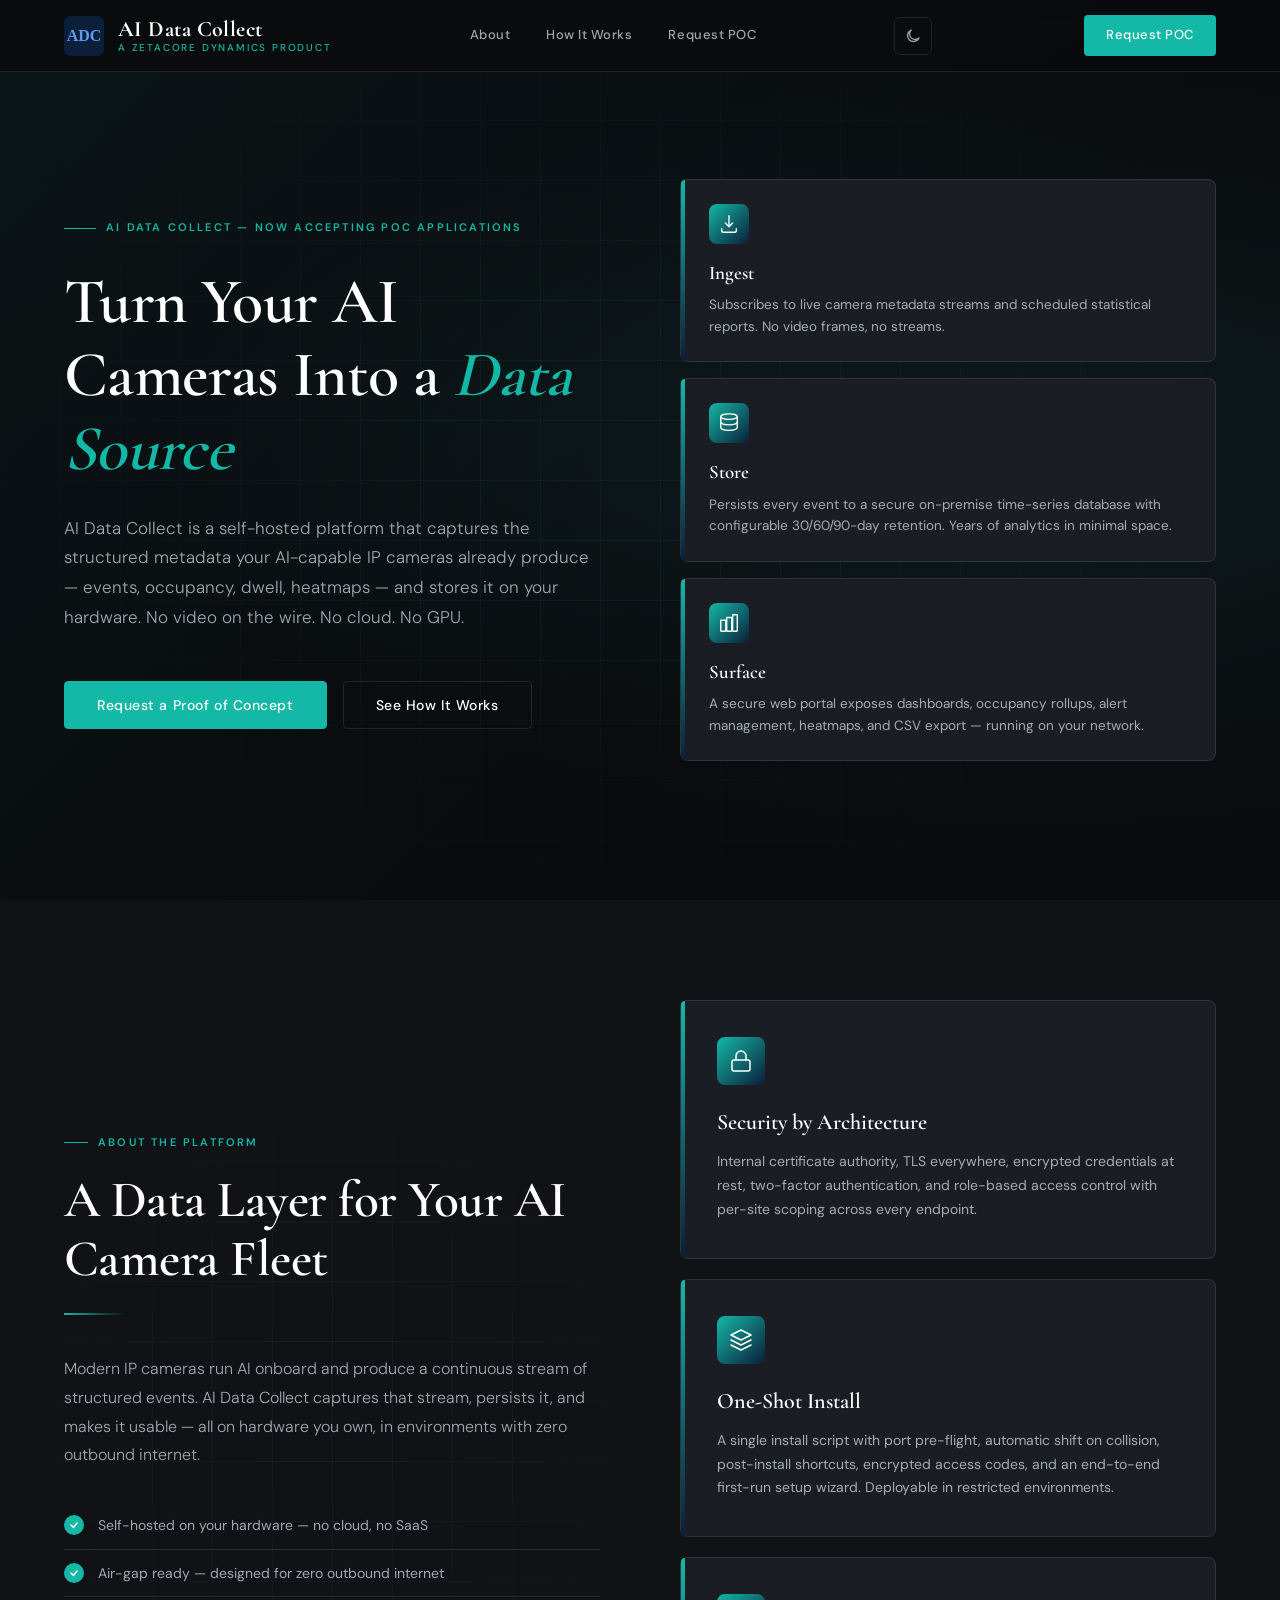
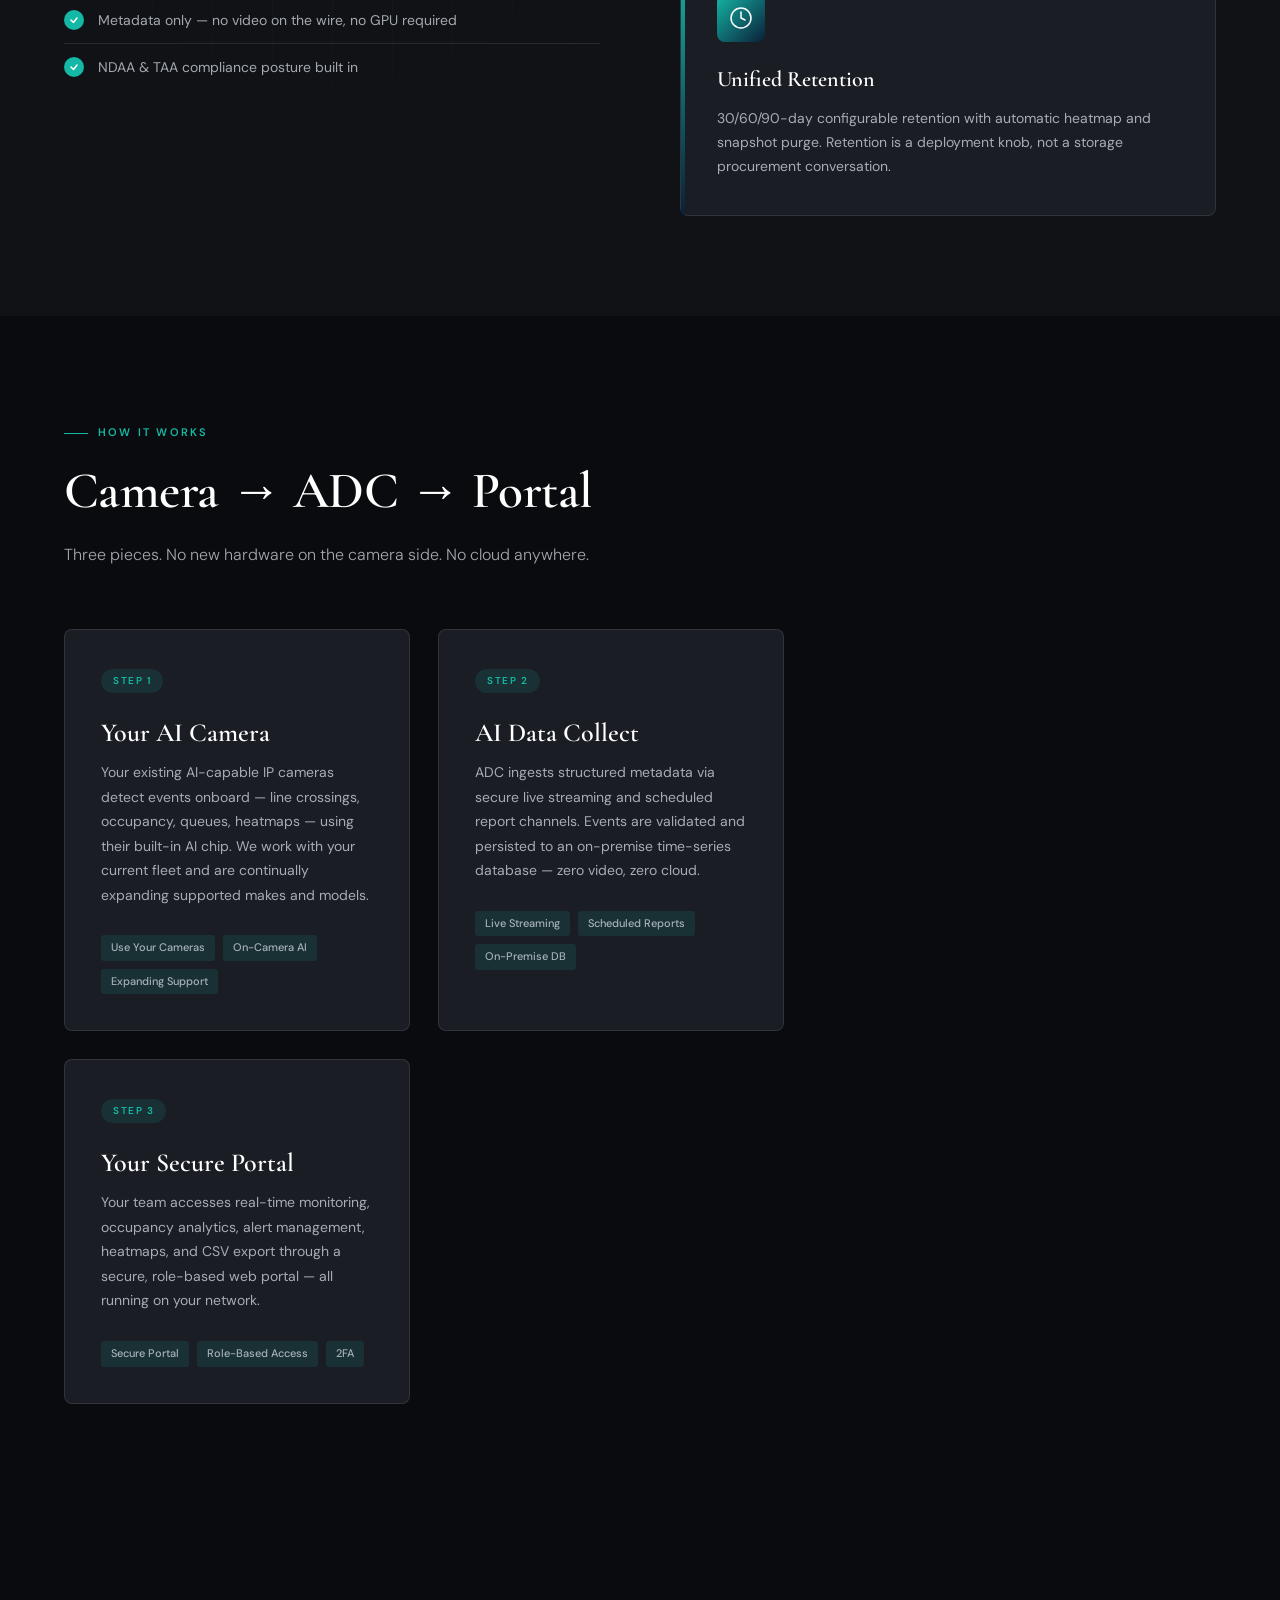
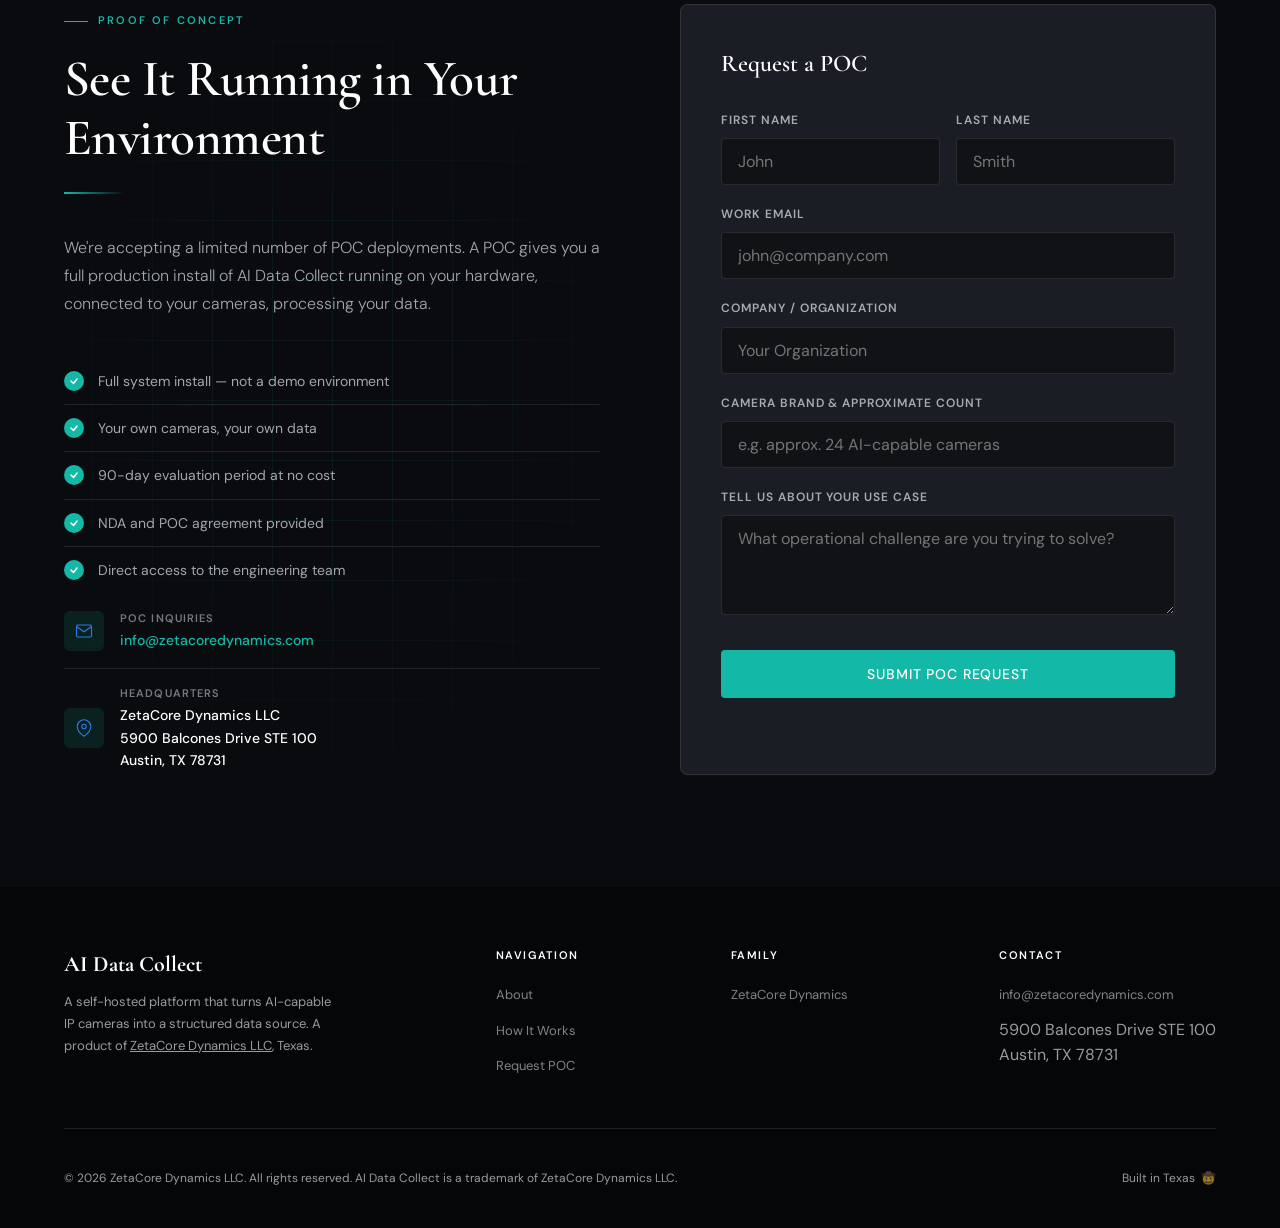
==== commit bd2e2a0e: "Remove phone number, keep address only Per request, drop the (972) 885-8456 phone from the contact s" ====
--- a/index.html
+++ b/index.html
@@ -50,7 +50,6 @@
     "image": "https://aidatacollect.com/img/og-image.png",
     "description": "Self-hosted ingest platform for the structured metadata that AI-capable IP cameras already produce. On-premise, air-gap ready, NDAA compliant.",
     "email": "info@zetacoredynamics.com",
-    "telephone": "+1-972-885-8456",
     "address": {
       "@type": "PostalAddress",
       "streetAddress": "5900 Balcones Drive STE 100",
@@ -331,17 +330,6 @@
       <div class="contact-detail">
         <div class="contact-icon" aria-hidden="true">
           <svg width="18" height="18" viewBox="0 0 24 24" fill="none">
-            <path d="M22 16.92v3a2 2 0 0 1-2.18 2 19.79 19.79 0 0 1-8.63-3.07 19.5 19.5 0 0 1-6-6 19.79 19.79 0 0 1-3.07-8.67A2 2 0 0 1 4.11 2h3a2 2 0 0 1 2 1.72c.13.96.36 1.9.7 2.81a2 2 0 0 1-.45 2.11L8.09 9.91a16 16 0 0 0 6 6l1.27-1.27a2 2 0 0 1 2.11-.45c.91.34 1.85.57 2.81.7A2 2 0 0 1 22 16.92z" stroke="#2E7AE0" stroke-width="1.5"/>
-          </svg>
-        </div>
-        <div class="contact-detail-text">
-          <div class="contact-detail-label">Phone</div>
-          <div class="contact-detail-value"><a href="tel:+19728858456">(972) 885-8456</a></div>
-        </div>
-      </div>
-      <div class="contact-detail">
-        <div class="contact-icon" aria-hidden="true">
-          <svg width="18" height="18" viewBox="0 0 24 24" fill="none">
             <path d="M21 10c0 7-9 13-9 13s-9-6-9-13a9 9 0 0118 0z" stroke="#2E7AE0" stroke-width="1.5"/>
             <circle cx="12" cy="10" r="3" stroke="#2E7AE0" stroke-width="1.5"/>
           </svg>
@@ -417,7 +405,6 @@
       <h4>Contact</h4>
       <ul>
         <li><a href="mailto:info@zetacoredynamics.com">info@zetacoredynamics.com</a></li>
-        <li><a href="tel:+19728858456">(972) 885-8456</a></li>
         <li>5900 Balcones Drive STE 100<br>Austin, TX 78731</li>
       </ul>
     </div>
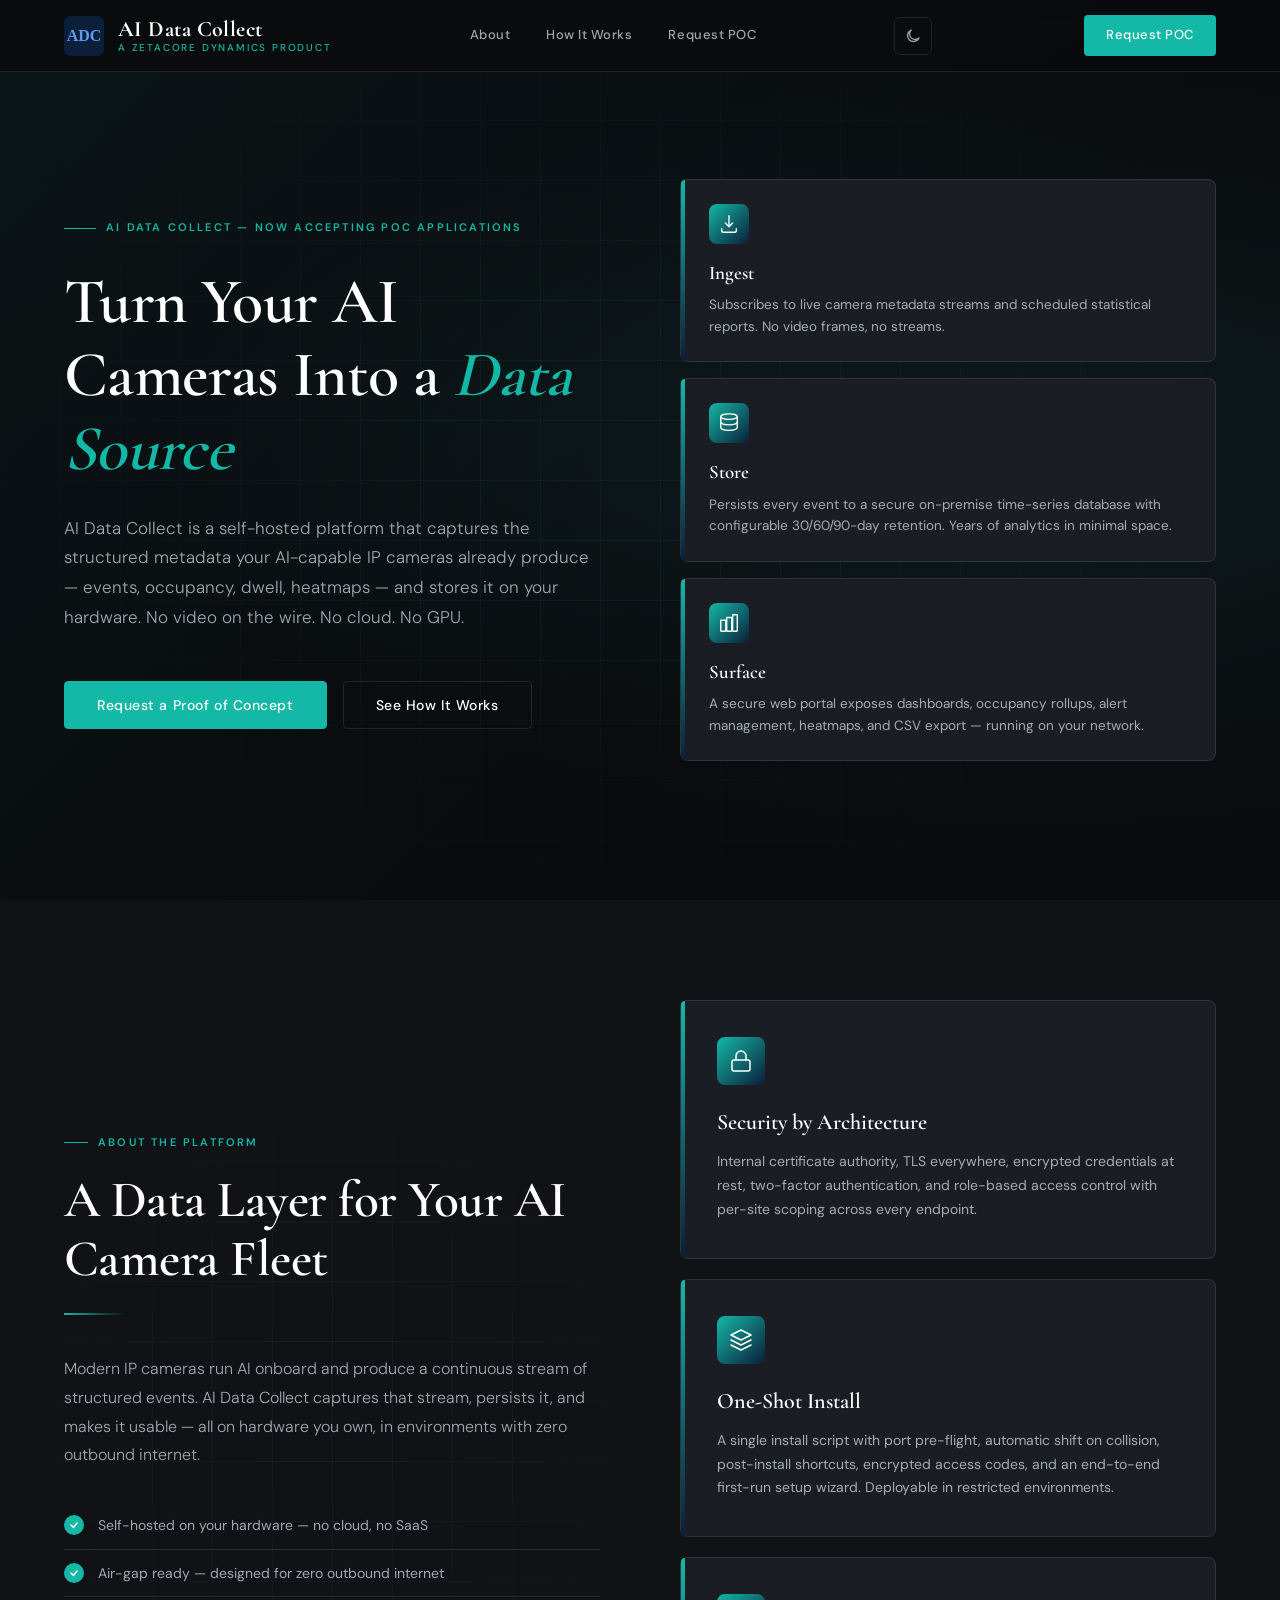
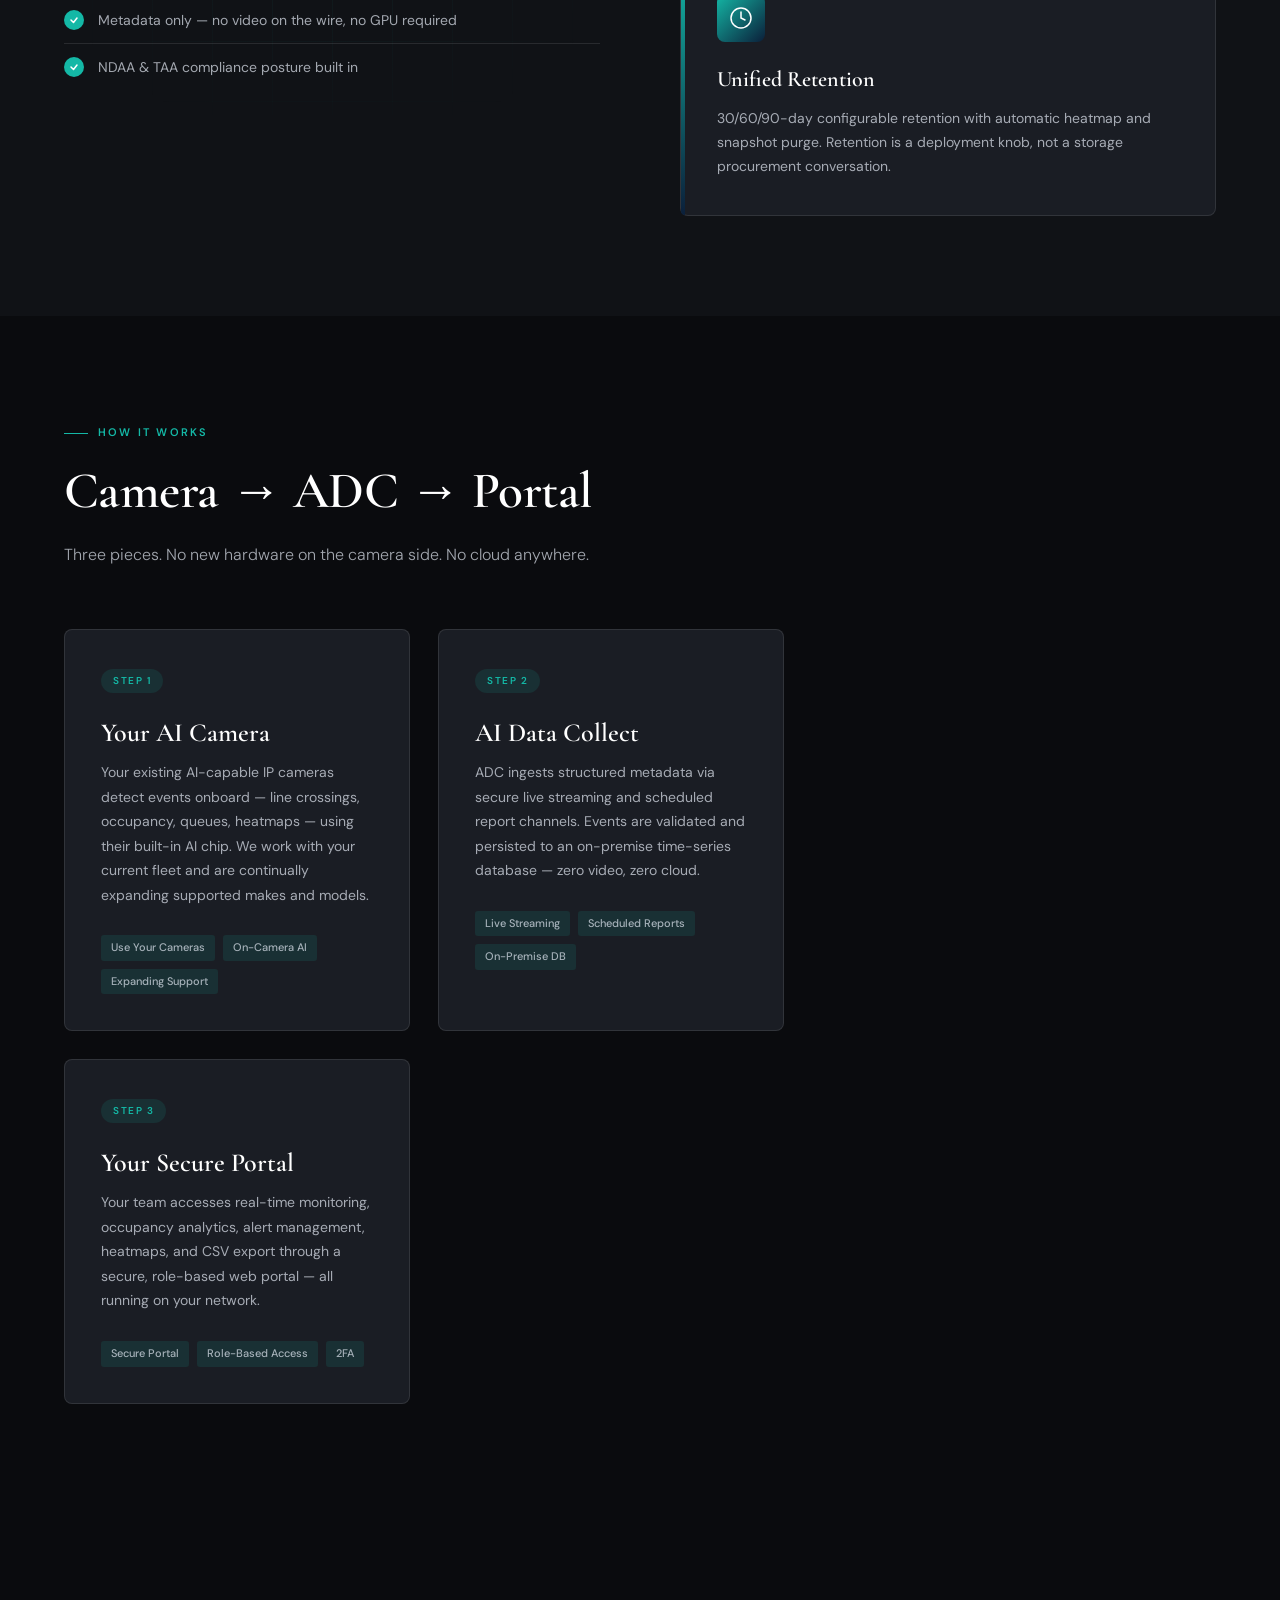
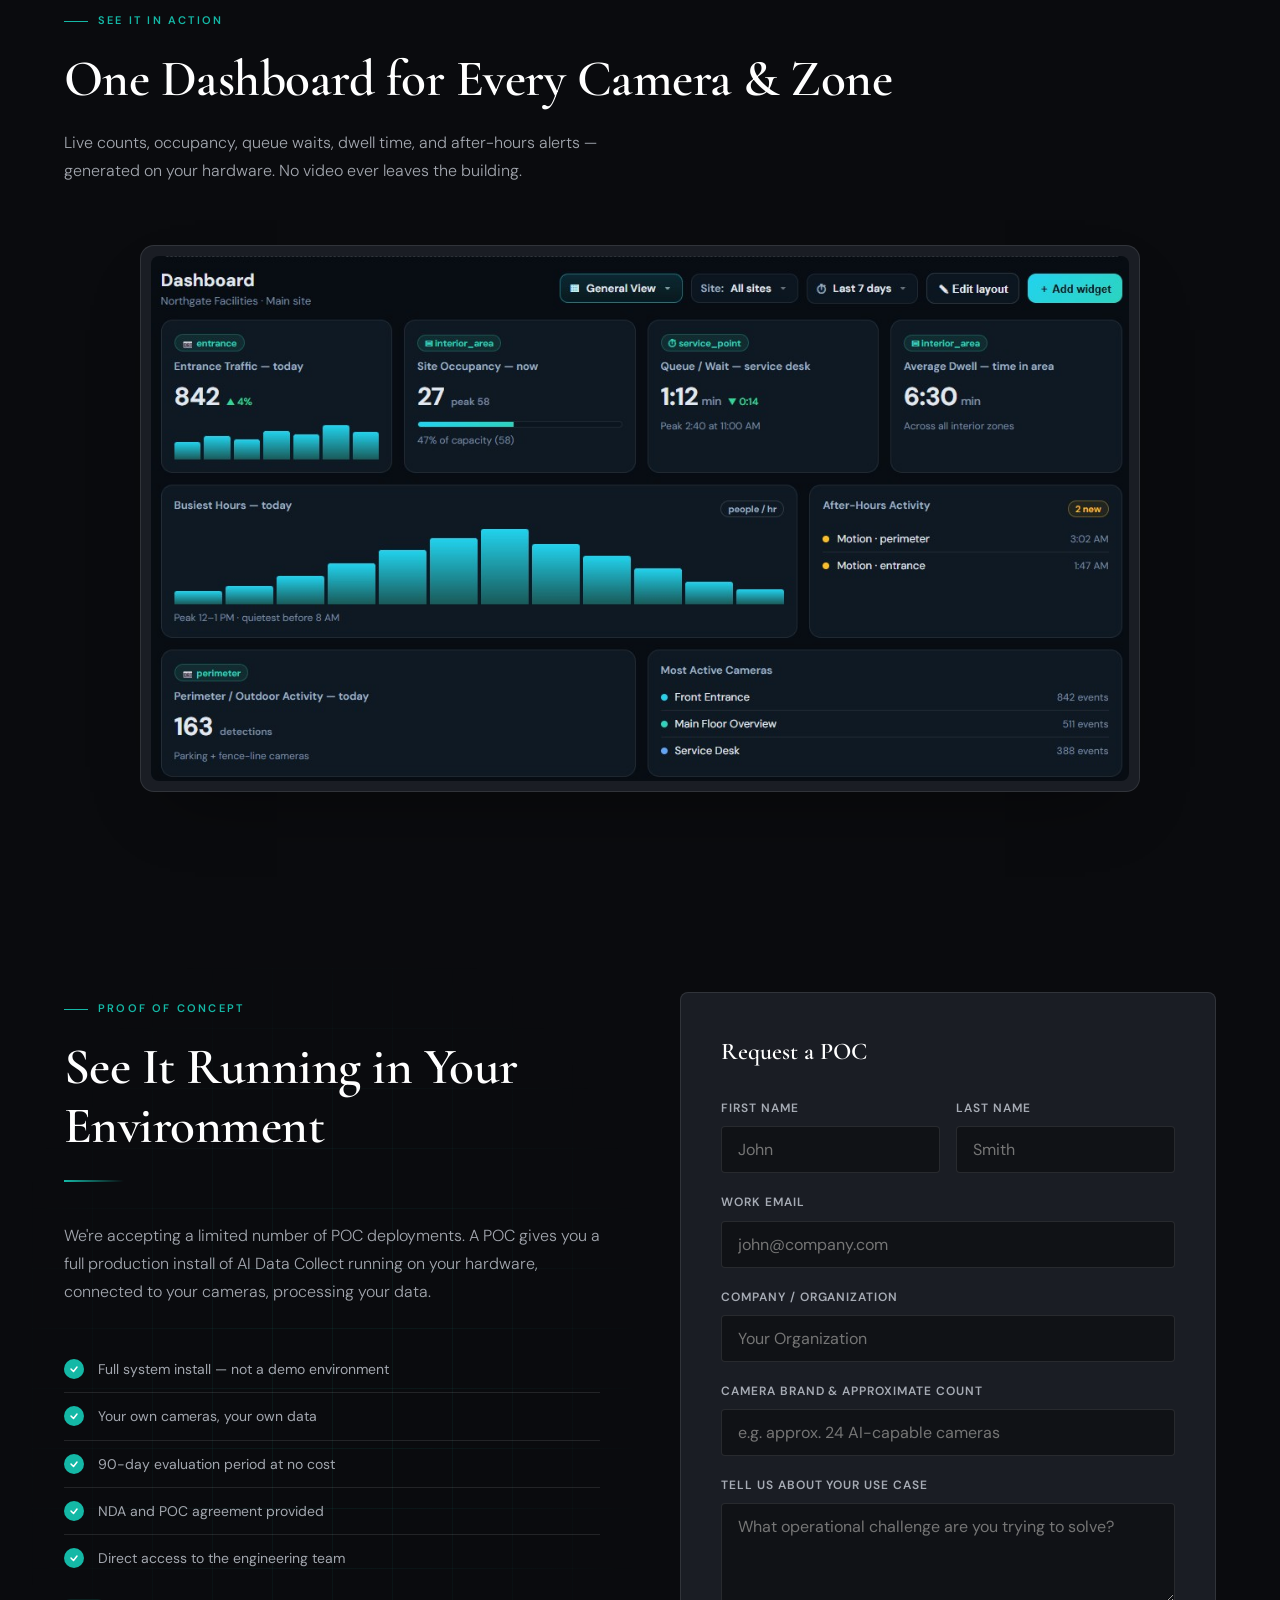
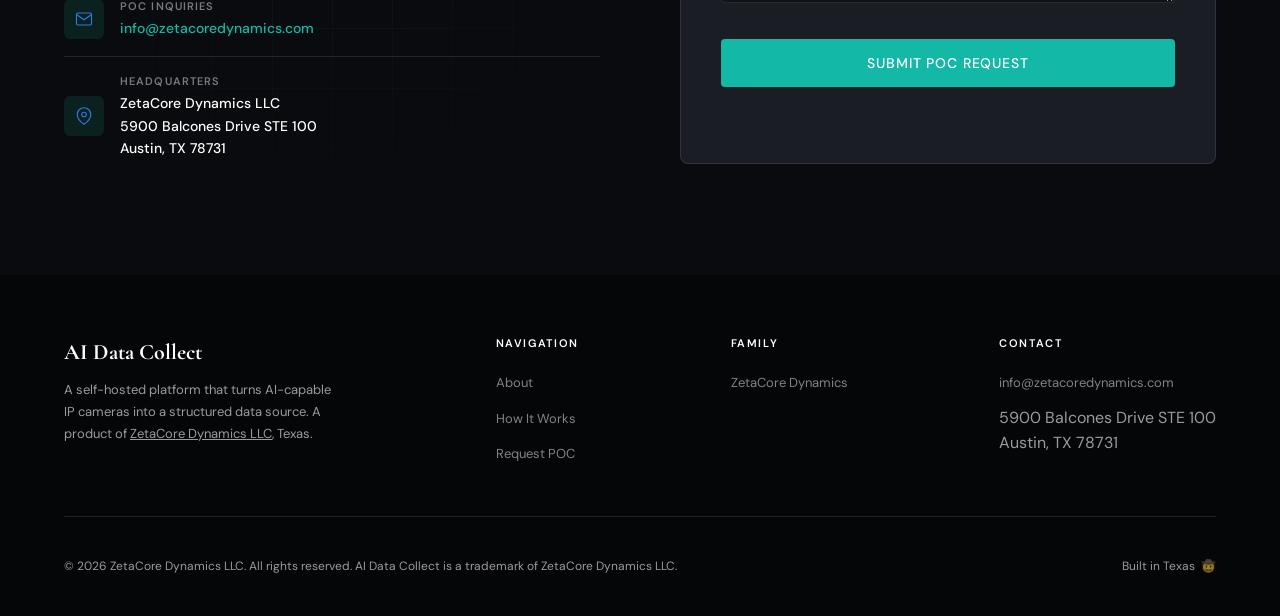
==== commit a1d7512f: "Add dashboard screenshot showcase section New "See It In Action" section between How It Works and Re" ====
--- a/index.html
+++ b/index.html
@@ -285,6 +285,19 @@
   </div>
 </section>
 
+<!-- DASHBOARD SHOWCASE -->
+<section class="projects" id="dashboard">
+  <div class="section-label">See It In Action</div>
+  <h2>One Dashboard for Every Camera &amp; Zone</h2>
+  <p class="section-desc">
+    Live counts, occupancy, queue waits, dwell time, and after-hours alerts — generated on your hardware. No video ever leaves the building.
+  </p>
+  <figure class="showcase-frame">
+    <img src="img/dashboard.jpg" width="1168" height="627" loading="lazy" decoding="async"
+         alt="AI Data Collect dashboard: entrance traffic, site occupancy, queue wait at the service desk, average dwell time, busiest hours, after-hours motion alerts, and most active cameras." />
+  </figure>
+</section>
+
 <!-- POC / CONTACT -->
 <section class="contact" id="poc">
   <div class="contact-inner">
--- a/css/main.css
+++ b/css/main.css
@@ -1104,3 +1104,24 @@
   body { color: black; }
   section { padding: 24px 0; }
 }
+
+/* ===== Dashboard showcase ===== */
+.showcase-frame{
+  max-width: 1000px;
+  margin: 8px auto 0;
+  padding: 10px;
+  background: var(--bg-surface);
+  border: 1px solid var(--border-subtle);
+  border-radius: 14px;
+  box-shadow: 0 30px 70px -30px rgba(0, 0, 0, 0.45);
+  overflow: hidden;
+}
+.showcase-frame img{
+  display: block;
+  width: 100%;
+  height: auto;
+  border-radius: 8px;
+}
+@media (max-width: 768px){
+  .showcase-frame{ padding: 6px; border-radius: 10px; }
+}
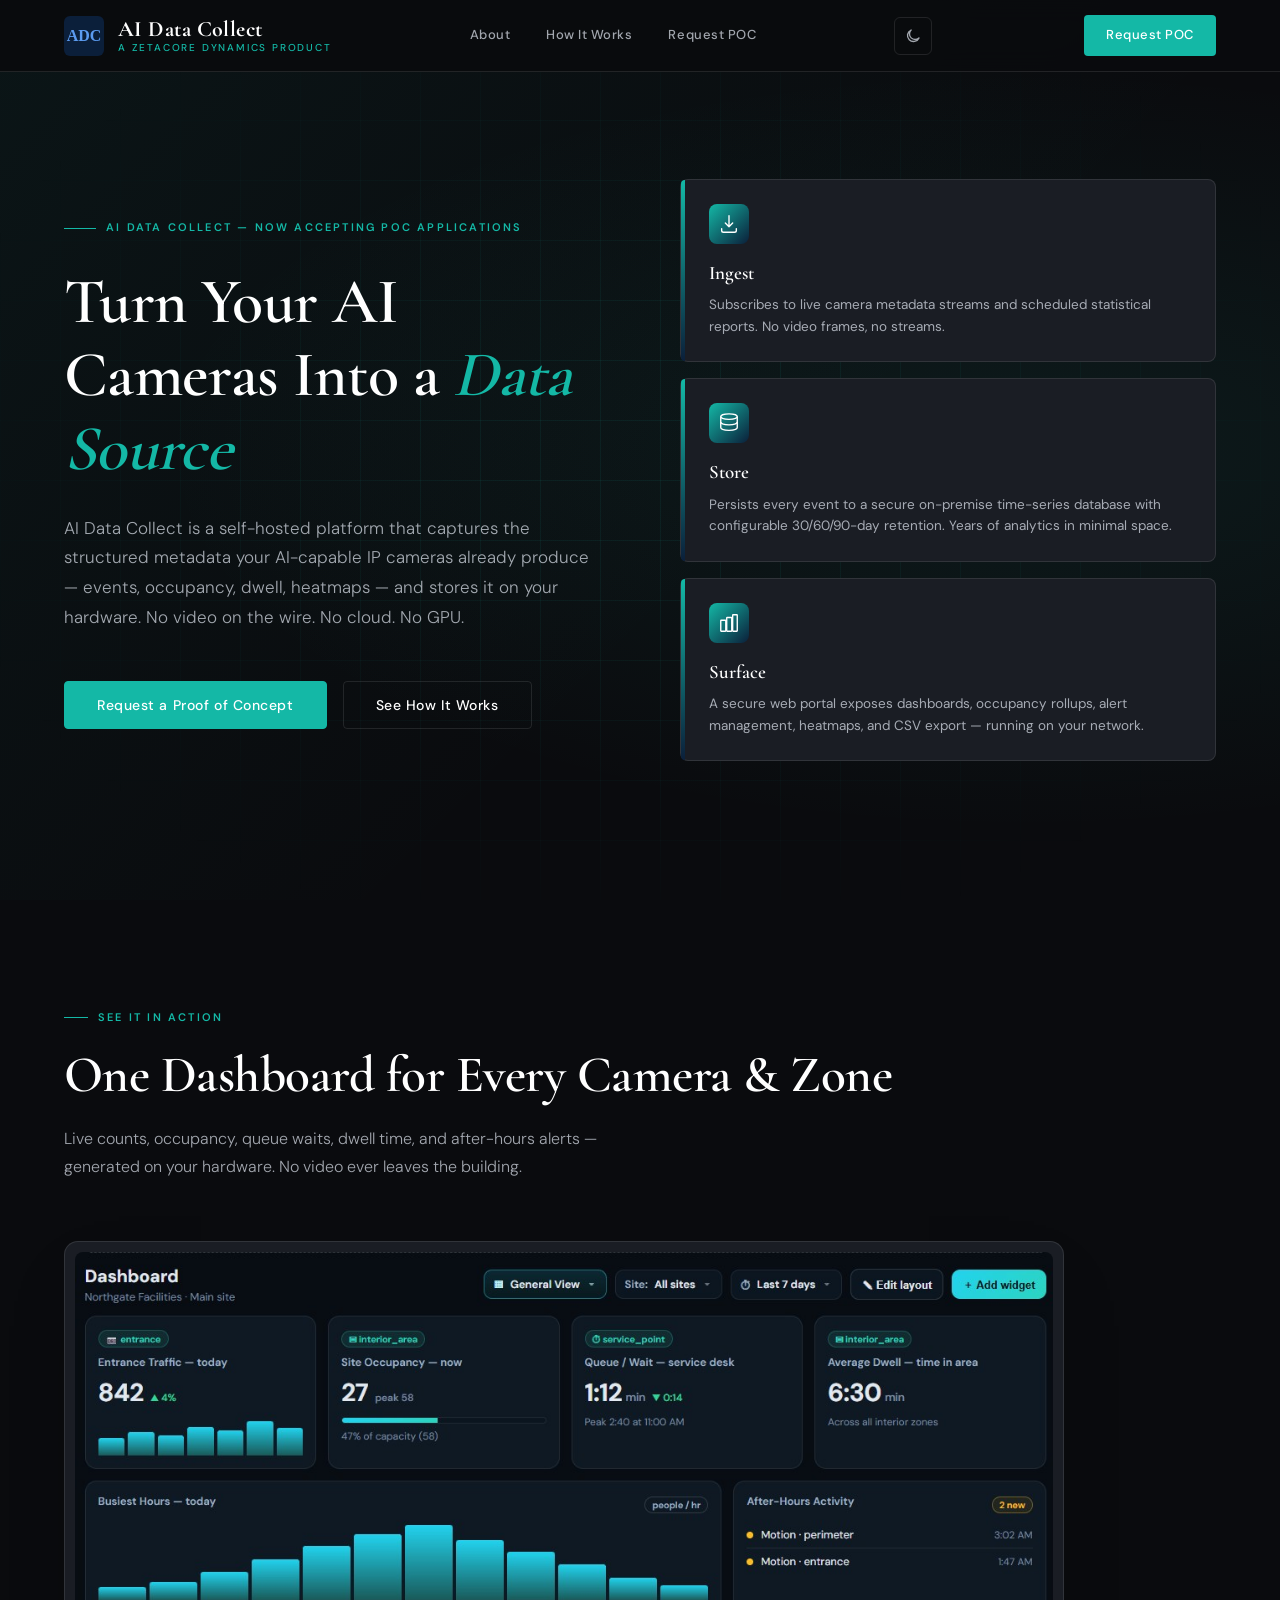
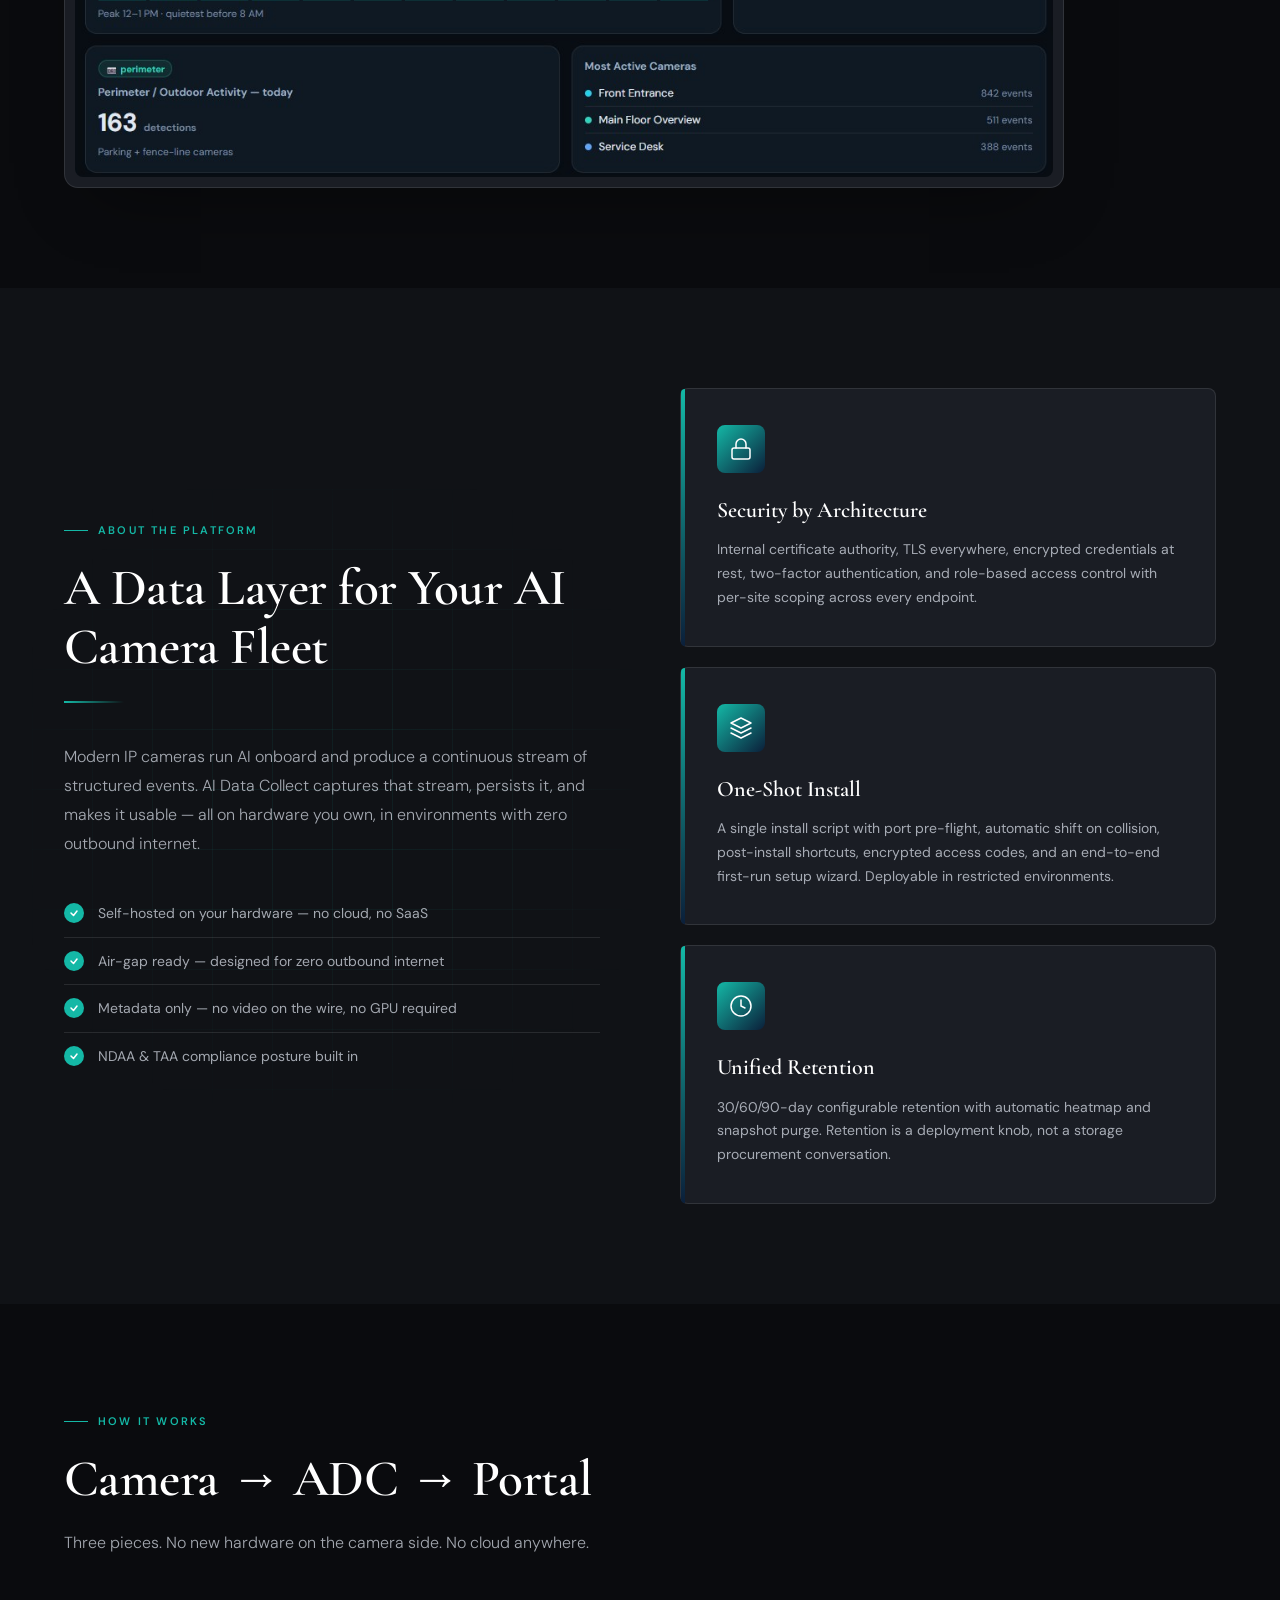
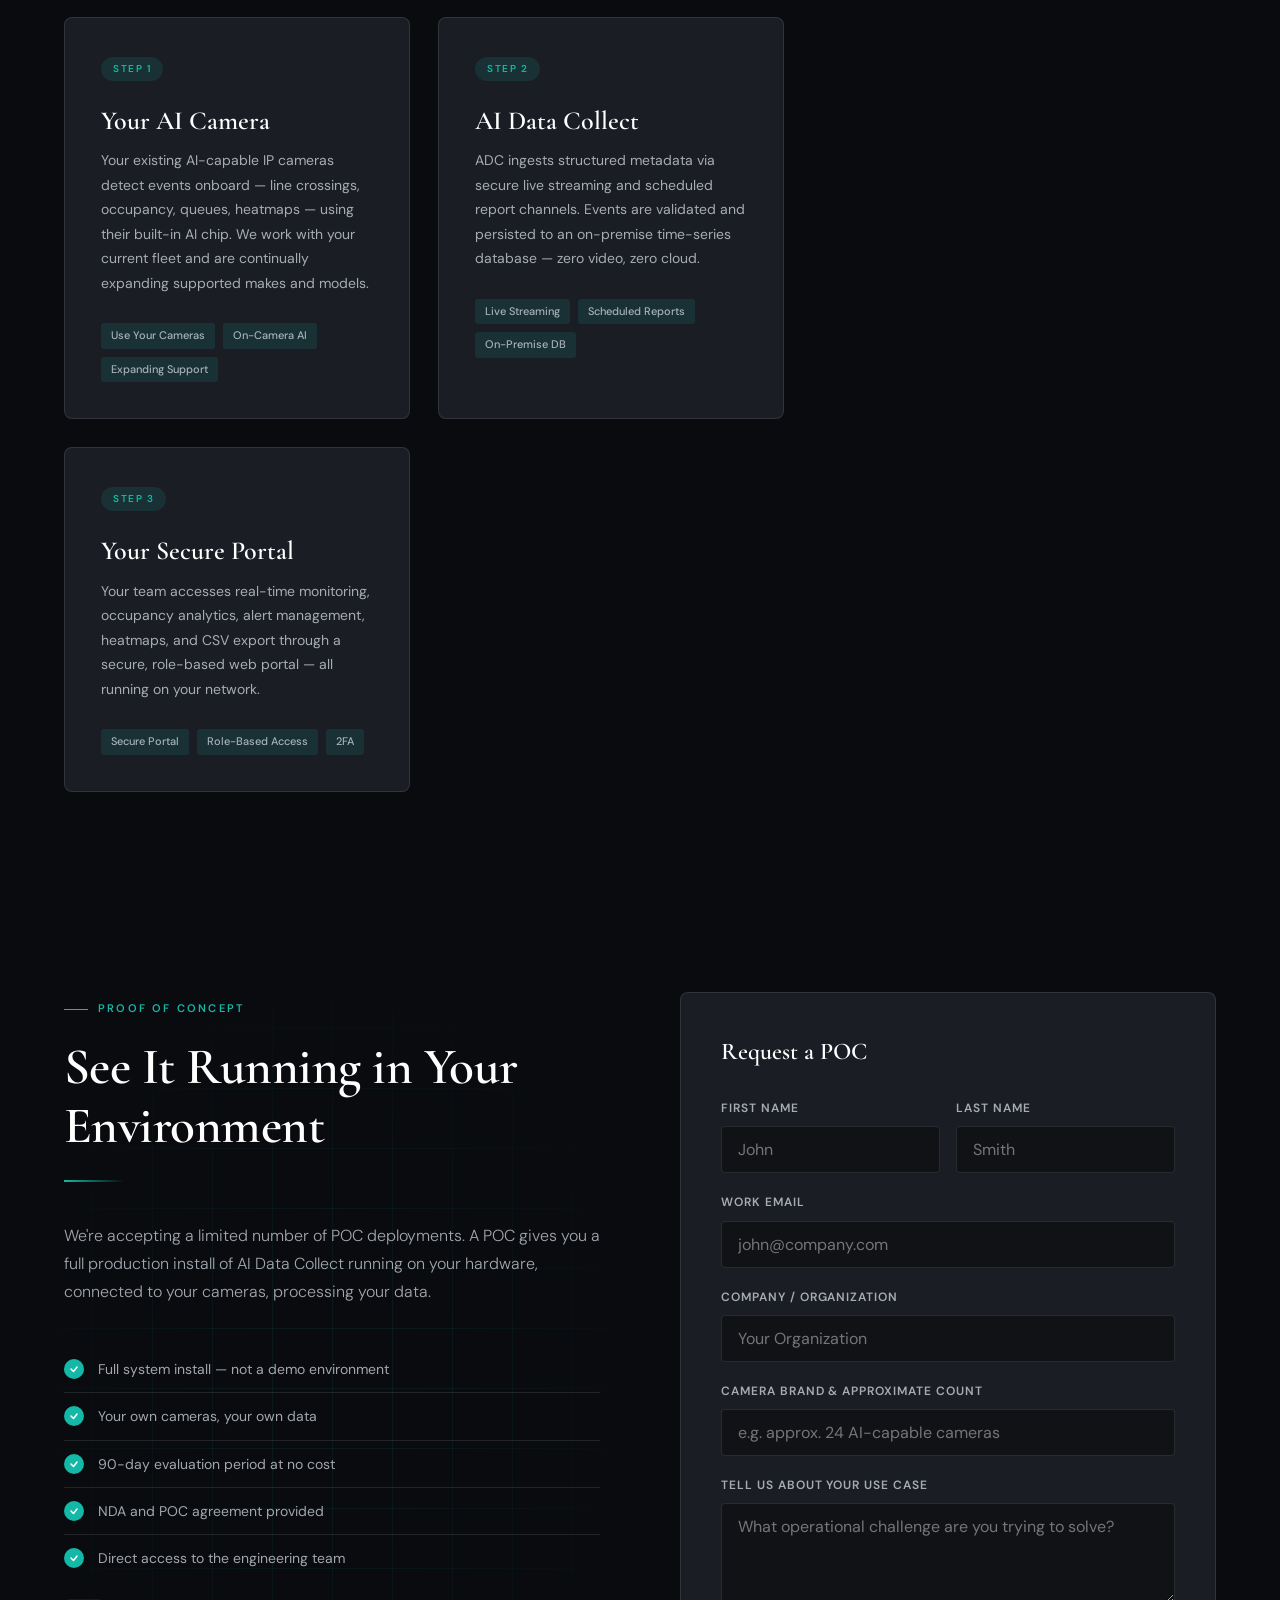
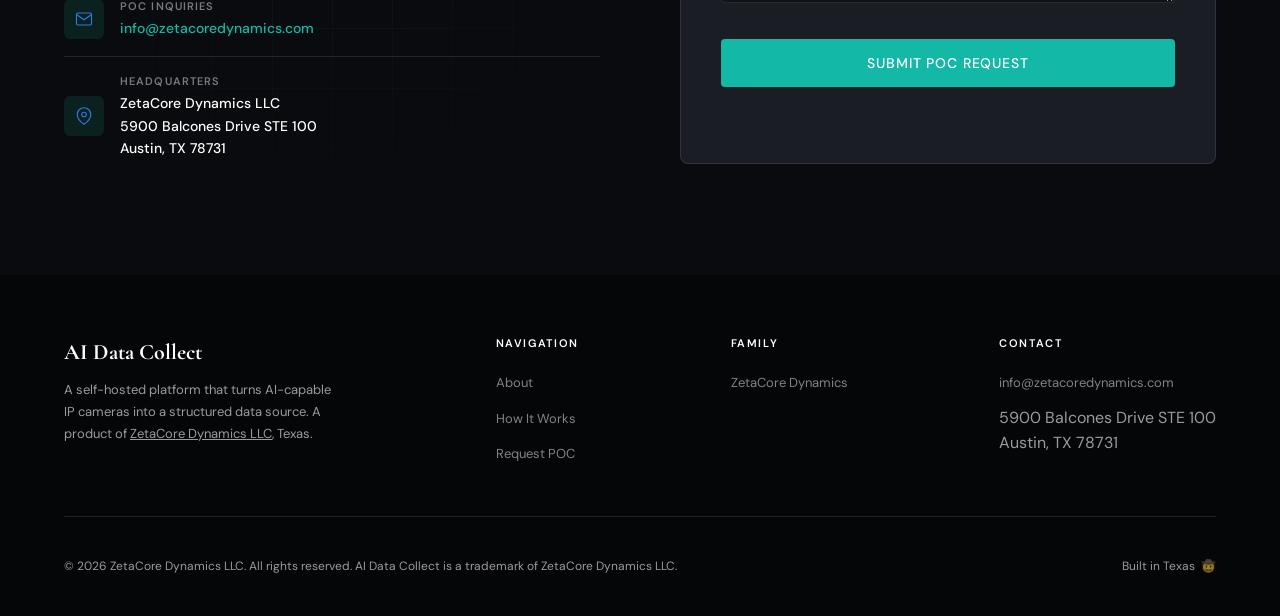
==== commit 994d047a: "Move See It In Action section directly under hero Co-Authored-By: Claude Opus 4.8 (1M context) <nore" ====
--- a/index.html
+++ b/index.html
@@ -175,6 +175,19 @@
   </div>
 </section>
 
+<!-- DASHBOARD SHOWCASE -->
+<section class="projects" id="dashboard">
+  <div class="section-label">See It In Action</div>
+  <h2>One Dashboard for Every Camera &amp; Zone</h2>
+  <p class="section-desc">
+    Live counts, occupancy, queue waits, dwell time, and after-hours alerts — generated on your hardware. No video ever leaves the building.
+  </p>
+  <figure class="showcase-frame">
+    <img src="img/dashboard.jpg" width="1168" height="627" loading="lazy" decoding="async"
+         alt="AI Data Collect dashboard: entrance traffic, site occupancy, queue wait at the service desk, average dwell time, busiest hours, after-hours motion alerts, and most active cameras." />
+  </figure>
+</section>
+
 <!-- ABOUT -->
 <section class="about" id="about">
   <div class="about-grid">
@@ -285,19 +298,6 @@
   </div>
 </section>
 
-<!-- DASHBOARD SHOWCASE -->
-<section class="projects" id="dashboard">
-  <div class="section-label">See It In Action</div>
-  <h2>One Dashboard for Every Camera &amp; Zone</h2>
-  <p class="section-desc">
-    Live counts, occupancy, queue waits, dwell time, and after-hours alerts — generated on your hardware. No video ever leaves the building.
-  </p>
-  <figure class="showcase-frame">
-    <img src="img/dashboard.jpg" width="1168" height="627" loading="lazy" decoding="async"
-         alt="AI Data Collect dashboard: entrance traffic, site occupancy, queue wait at the service desk, average dwell time, busiest hours, after-hours motion alerts, and most active cameras." />
-  </figure>
-</section>
-
 <!-- POC / CONTACT -->
 <section class="contact" id="poc">
   <div class="contact-inner">
--- a/css/main.css
+++ b/css/main.css
@@ -1108,7 +1108,7 @@
 /* ===== Dashboard showcase ===== */
 .showcase-frame{
   max-width: 1000px;
-  margin: 8px auto 0;
+  margin: 8px auto 0 0;
   padding: 10px;
   background: var(--bg-surface);
   border: 1px solid var(--border-subtle);
